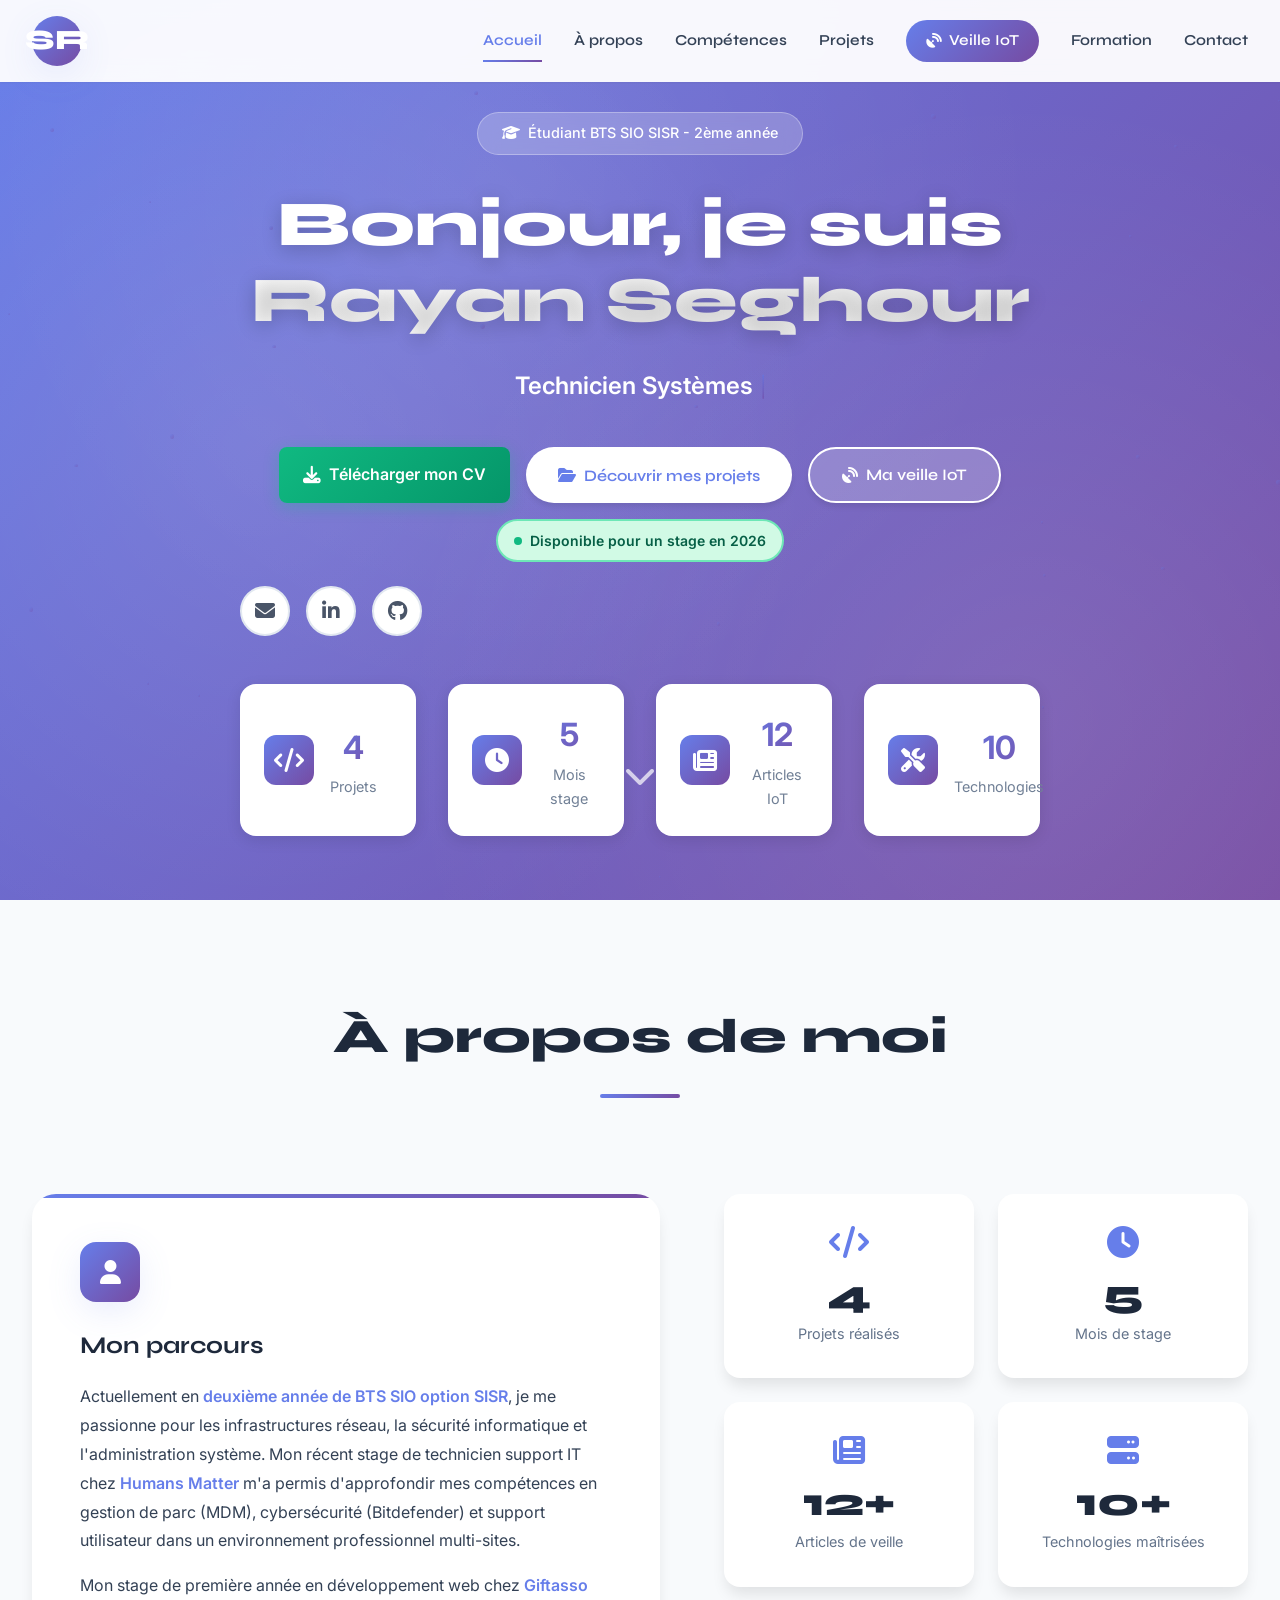
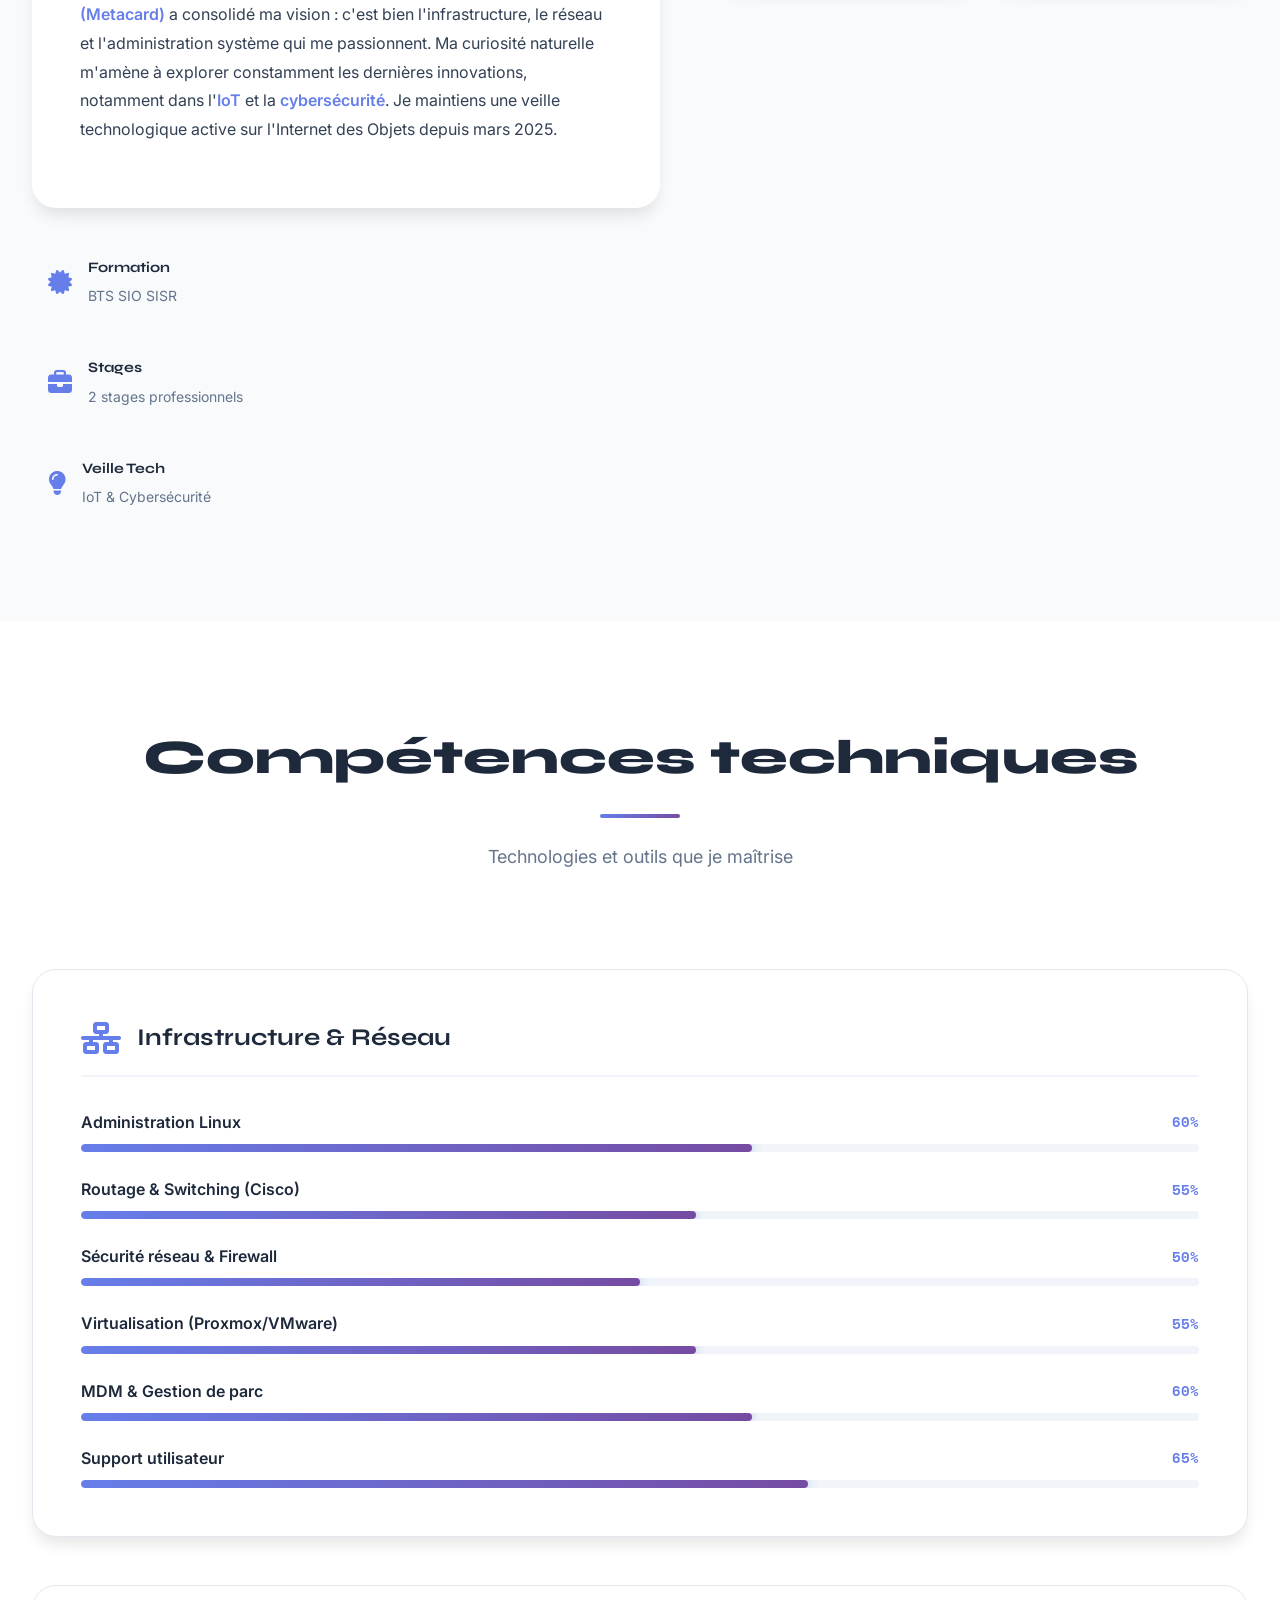
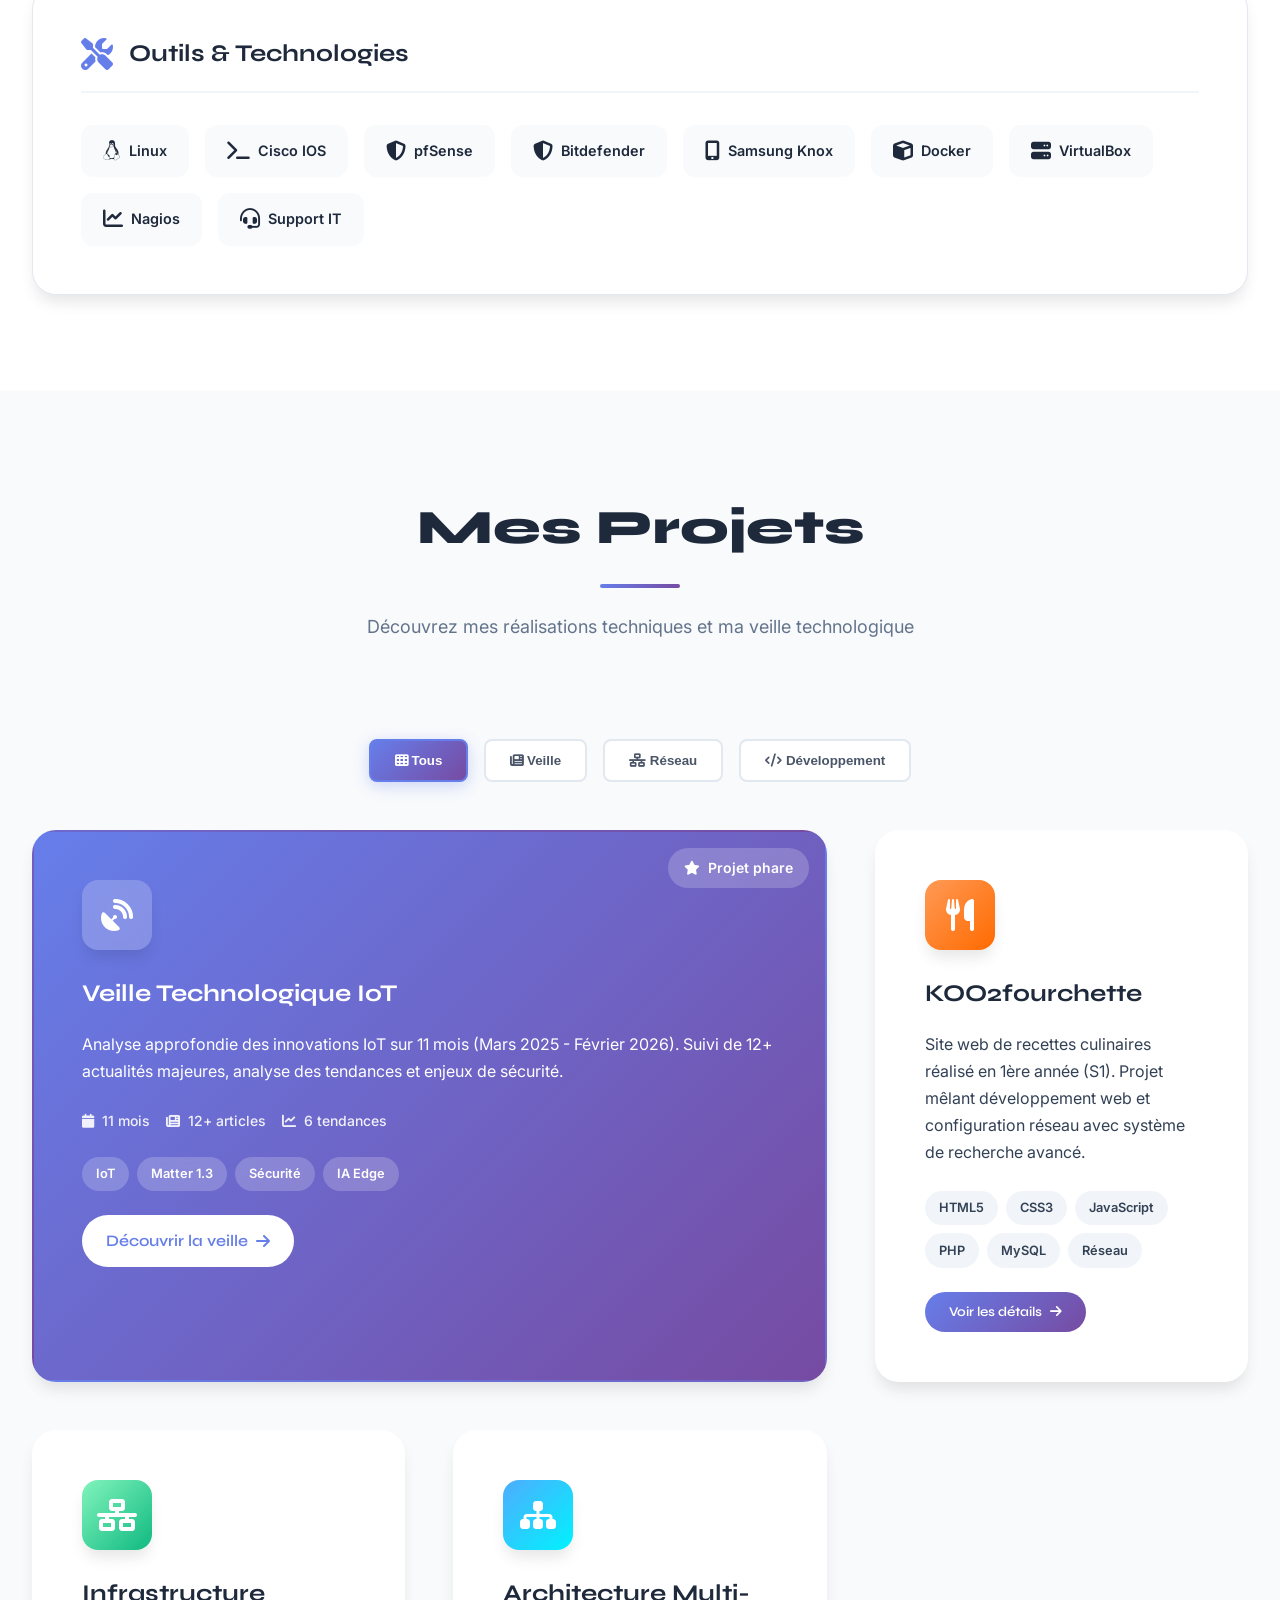
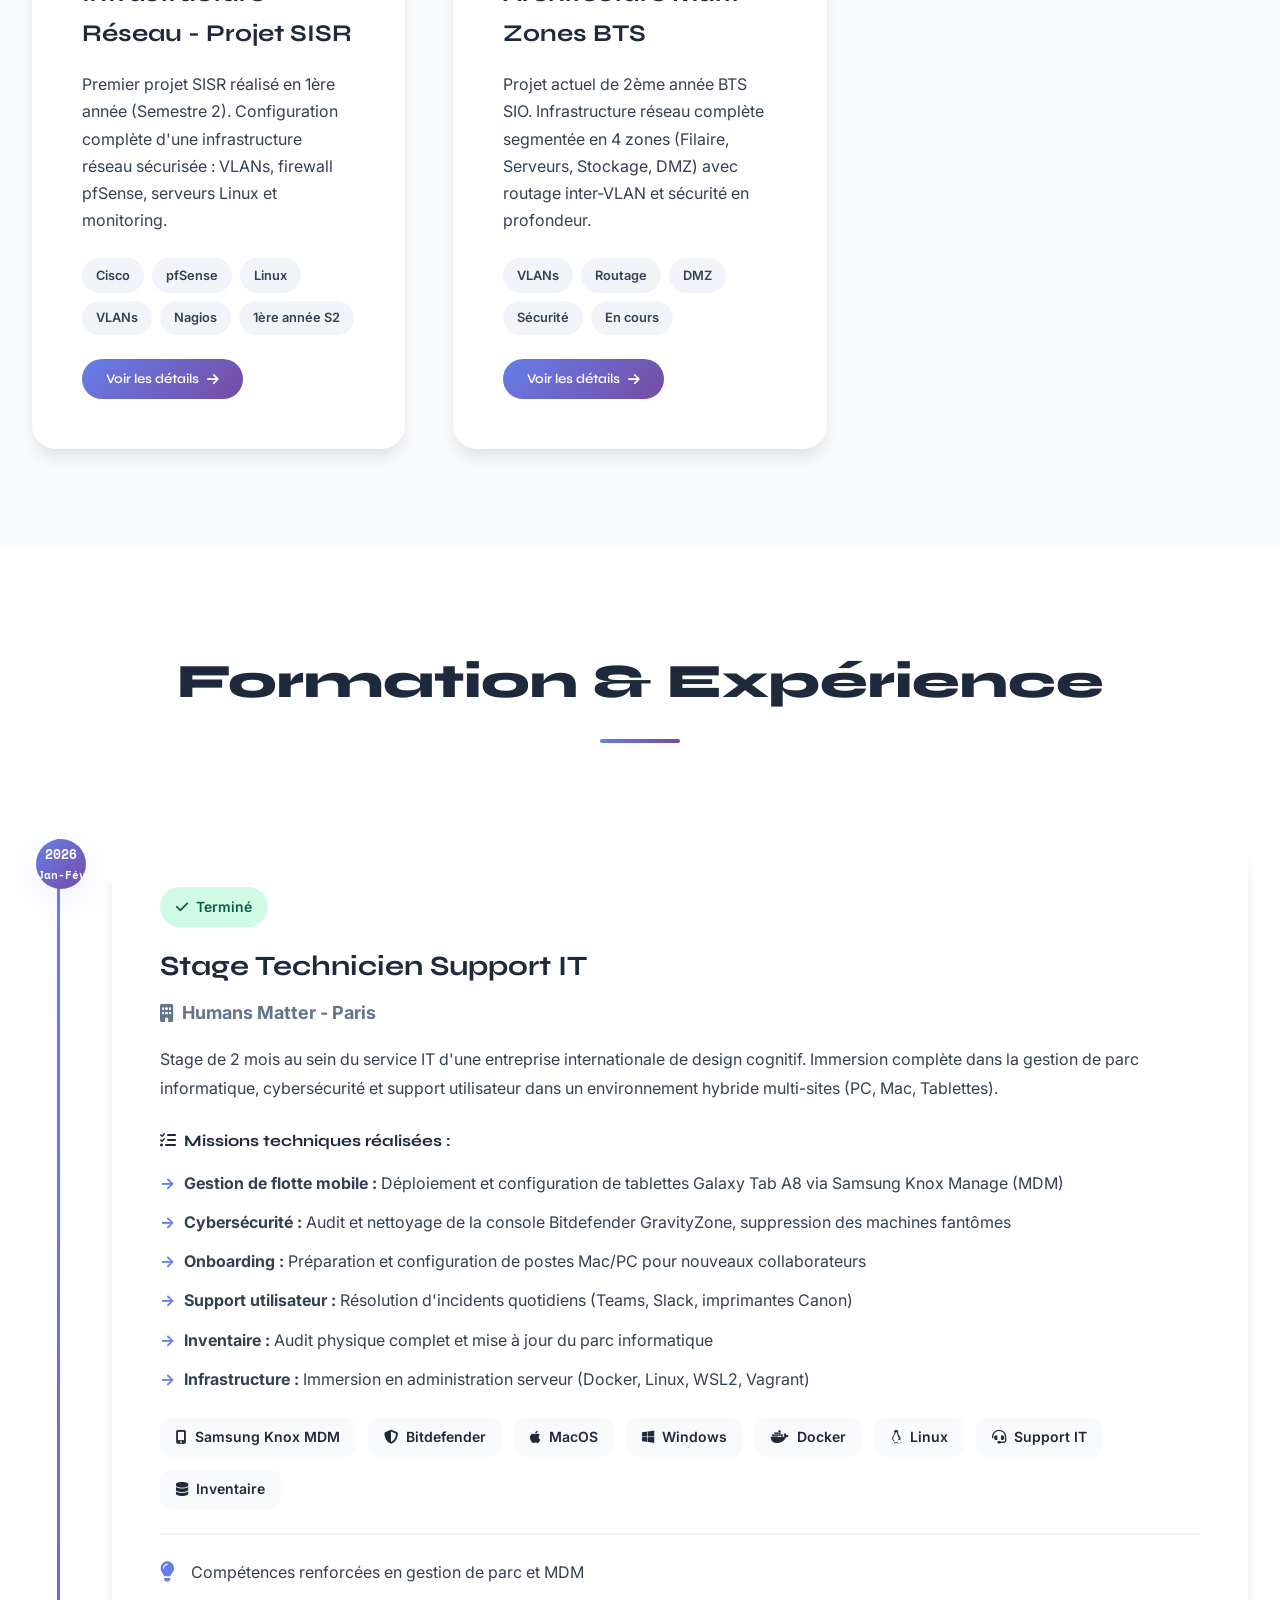
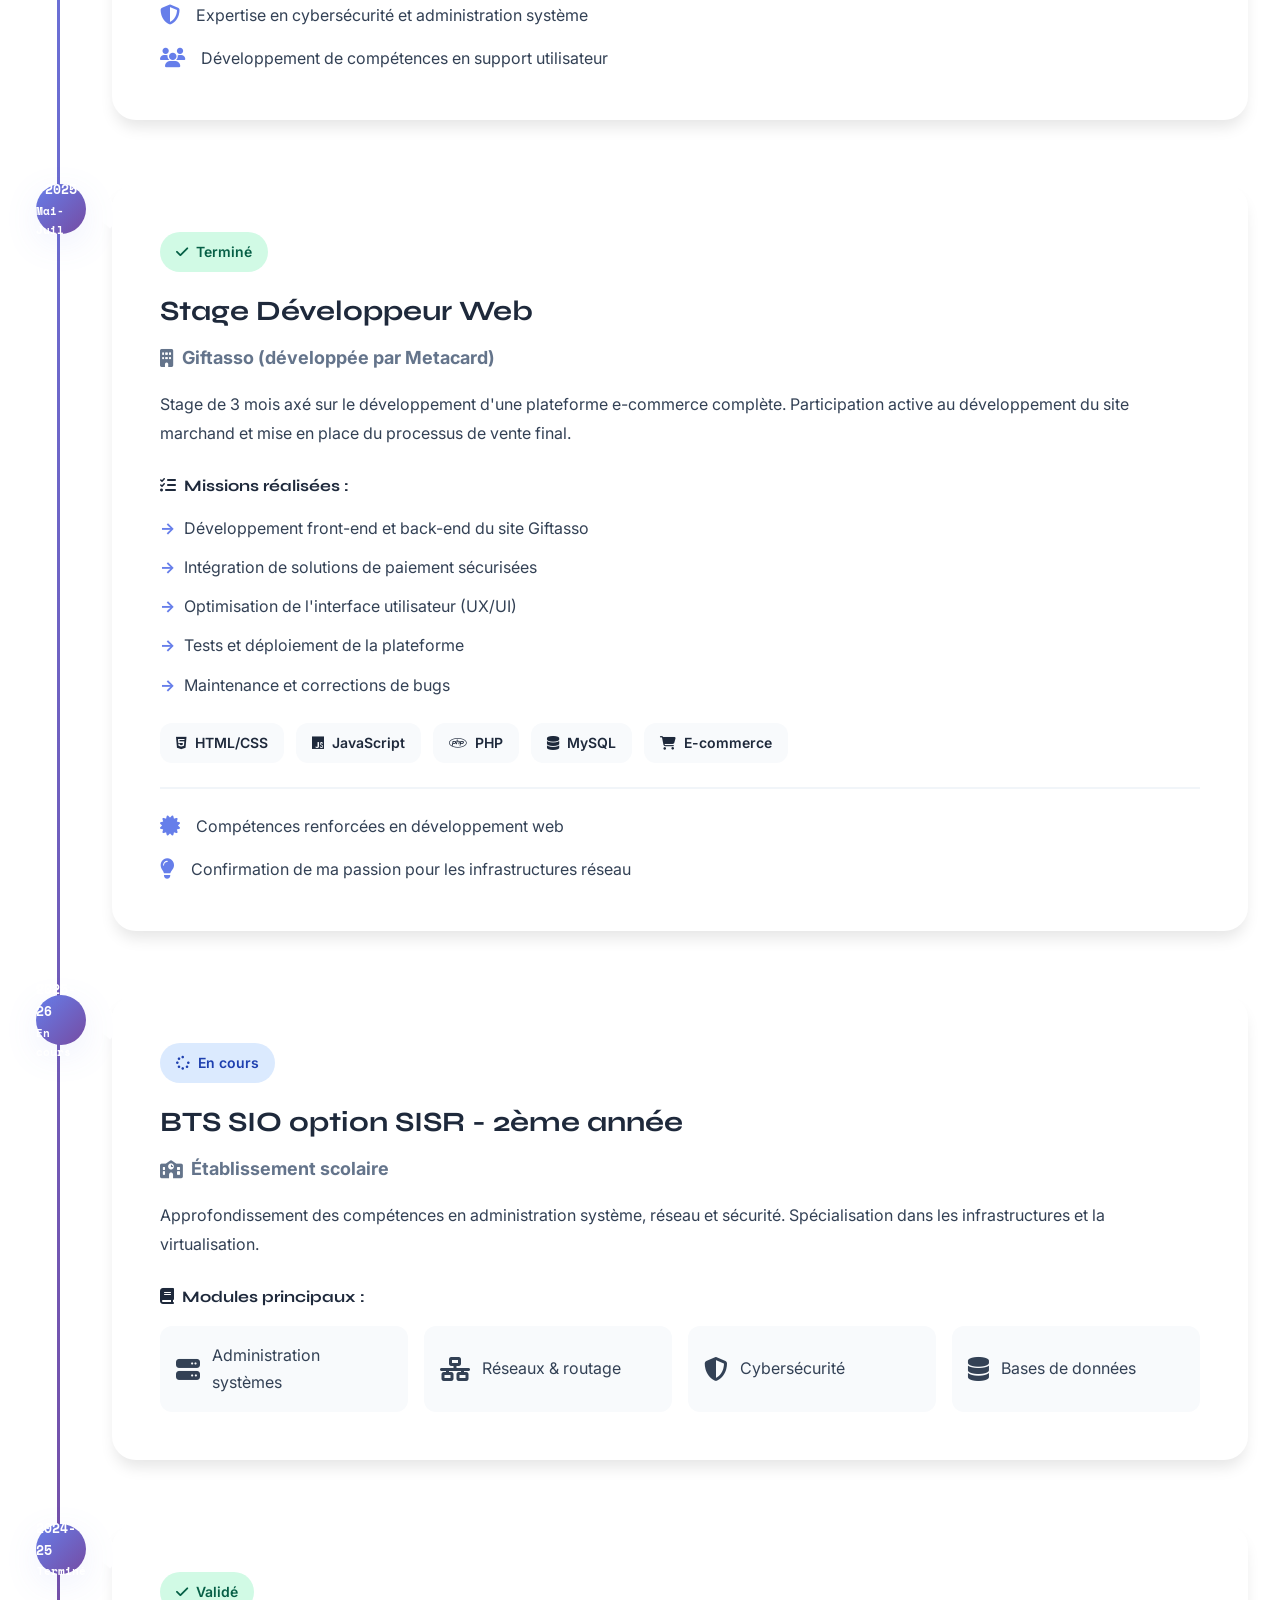
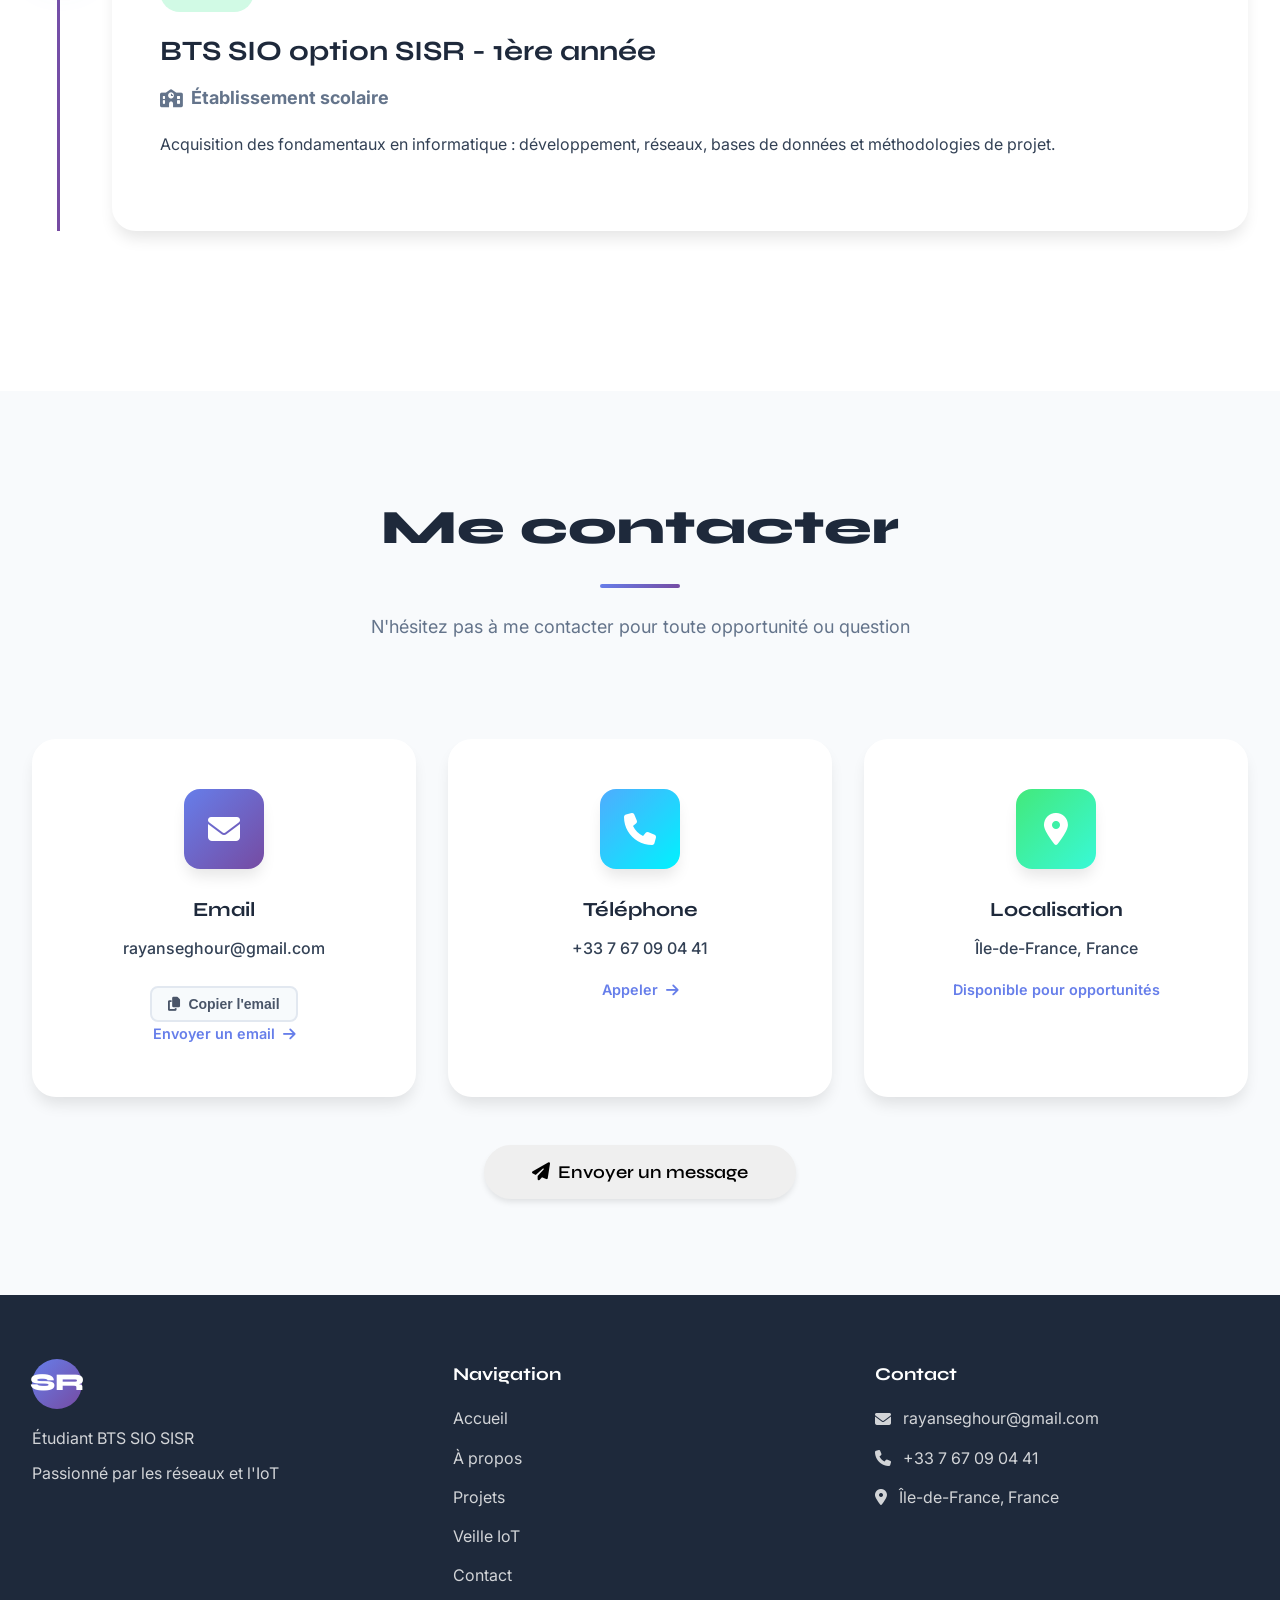
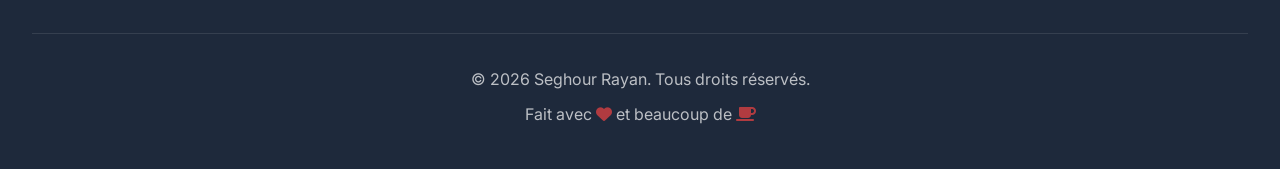
==== index.html @ d230d0fb "Add files via upload" ====
<!DOCTYPE html>
<html lang="fr">
<head>
    <meta charset="UTF-8">
    <meta name="viewport" content="width=device-width, initial-scale=1.0">
    <title>Portfolio - Seghour Rayan | BTS SIO SISR</title>
    <meta name="description" content="Portfolio de Seghour Rayan, étudiant en BTS SIO option SISR. Découvrez mes projets, ma veille technologique IoT et mes compétences en réseau et développement.">
    <link rel="stylesheet" href="styles.css">
    <link rel="stylesheet" href="styles-pro.css">
    <link rel="stylesheet" href="https://cdnjs.cloudflare.com/ajax/libs/font-awesome/6.5.1/css/all.min.css">
</head>
<body>
    <!-- Skip to content for accessibility -->
    <a href="#main-content" class="skip-to-content">Aller au contenu principal</a>

    <!-- Navigation -->
    <nav class="navbar" id="navbar">
        <!-- Barre de progression de scroll -->
        <div class="scroll-progress" id="scroll-progress"></div>
        
        <div class="nav-container">
            <div class="logo">SR</div>
            
            <div class="nav-menu" id="nav-menu">
                <a href="#home" class="nav-link active">Accueil</a>
                <a href="#about" class="nav-link">À propos</a>
                <a href="#competences" class="nav-link">Compétences</a>
                <a href="#projects" class="nav-link">Projets</a>
                <a href="veille-iot.html" class="nav-link nav-link-special">
                    <i class="fas fa-satellite-dish"></i> Veille IoT
                </a>
                <a href="#stages" class="nav-link">Formation</a>
                <a href="#contact" class="nav-link">Contact</a>
            </div>
            
            <div class="hamburger" id="hamburger">
                <span class="bar"></span>
                <span class="bar"></span>
                <span class="bar"></span>
            </div>
        </div>
    </nav>

    <!-- Hero Section -->
    <section id="home" class="hero">
        <div class="hero-particles" id="particles"></div>
        <div class="hero-content">
            <div class="hero-badge animate-fade-in">
                <i class="fas fa-graduation-cap"></i>
                Étudiant BTS SIO SISR - 2ème année
            </div>
            <h1 class="hero-title animate-slide-up">
                Bonjour, je suis <span class="gradient-text">Rayan Seghour</span>
            </h1>
            <p class="hero-subtitle animate-slide-up-delay">
                <span class="typewriter" id="typewriter"></span>
                <span class="cursor">|</span>
            </p>
            <div class="hero-buttons animate-fade-in-delay">
                <a href="#" id="download-cv-btn" class="download-cv-btn">
                    <i class="fas fa-download"></i>
                    Télécharger mon CV
                </a>
                <button class="btn btn-primary" onclick="scrollToSection('projects')">
                    <i class="fas fa-folder-open"></i>
                    Découvrir mes projets
                </button>
                <a href="veille-iot.html" class="btn btn-secondary">
                    <i class="fas fa-satellite-dish"></i>
                    Ma veille IoT
                </a>
            </div>
            
            <!-- Badge de disponibilité -->
            <div class="availability-badge">
                Disponible pour un stage en 2026
            </div>
            
            <!-- Liens sociaux -->
            <div class="social-links">
                <a href="mailto:rayanseghour@gmail.com" class="social-btn email" aria-label="Email" data-tooltip="rayanseghour@gmail.com">
                    <i class="fas fa-envelope"></i>
                </a>
                <a href="https://linkedin.com/in/rayan-seghour" target="_blank" rel="noopener" class="social-btn linkedin" aria-label="LinkedIn">
                    <i class="fab fa-linkedin-in"></i>
                </a>
                <a href="https://github.com/rayanseghour" target="_blank" rel="noopener" class="social-btn github" aria-label="GitHub">
                    <i class="fab fa-github"></i>
                </a>
            </div>
            
            <!-- Stats animés avec compteurs -->
            <div class="hero-stats">
                <div class="stat-item">
                    <div class="stat-icon">
                        <i class="fas fa-code"></i>
                    </div>
                    <div class="stat-info">
                        <h3 class="counter" data-target="4">0</h3>
                        <p>Projets</p>
                    </div>
                </div>
                <div class="stat-item">
                    <div class="stat-icon">
                        <i class="fas fa-clock"></i>
                    </div>
                    <div class="stat-info">
                        <h3 class="counter" data-target="5">0</h3>
                        <p>Mois stage</p>
                    </div>
                </div>
                <div class="stat-item">
                    <div class="stat-icon">
                        <i class="fas fa-newspaper"></i>
                    </div>
                    <div class="stat-info">
                        <h3 class="counter" data-target="12">0</h3>
                        <p>Articles IoT</p>
                    </div>
                </div>
                <div class="stat-item">
                    <div class="stat-icon">
                        <i class="fas fa-tools"></i>
                    </div>
                    <div class="stat-info">
                        <h3 class="counter" data-target="10">0</h3>
                        <p>Technologies</p>
                    </div>
                </div>
            </div>
            
            <div class="hero-scroll">
                <i class="fas fa-chevron-down"></i>
            </div>
        </div>
    </section>

    <!-- À propos Section -->
    <section id="about" class="about-section">
        <div class="container">
            <div class="section-header">
                <h2 class="section-title">À propos de moi</h2>
                <div class="section-divider"></div>
            </div>
            
            <div class="about-grid">
                <div class="about-text">
                    <div class="about-card">
                        <div class="card-icon">
                            <i class="fas fa-user"></i>
                        </div>
                        <h3>Mon parcours</h3>
                        <p>
                            Actuellement en <strong>deuxième année de BTS SIO option SISR</strong>, je me passionne pour 
                            les infrastructures réseau, la sécurité informatique et l'administration système. Mon récent stage 
                            de technicien support IT chez <strong>Humans Matter</strong> m'a permis d'approfondir mes compétences 
                            en gestion de parc (MDM), cybersécurité (Bitdefender) et support utilisateur dans un environnement 
                            professionnel multi-sites.
                        </p>
                        <p>
                            Mon stage de première année en développement web chez <strong>Giftasso (Metacard)</strong> a consolidé 
                            ma vision : c'est bien l'infrastructure, le réseau et l'administration système qui me passionnent. 
                            Ma curiosité naturelle m'amène à explorer constamment les dernières innovations, notamment dans 
                            l'<strong>IoT</strong> et la <strong>cybersécurité</strong>. Je maintiens une veille technologique 
                            active sur l'Internet des Objets depuis mars 2025.
                        </p>
                    </div>

                    <div class="about-highlights">
                        <div class="highlight-item">
                            <i class="fas fa-certificate"></i>
                            <div>
                                <h4>Formation</h4>
                                <p>BTS SIO SISR</p>
                            </div>
                        </div>
                        <div class="highlight-item">
                            <i class="fas fa-briefcase"></i>
                            <div>
                                <h4>Stages</h4>
                                <p>2 stages professionnels</p>
                            </div>
                        </div>
                        <div class="highlight-item">
                            <i class="fas fa-lightbulb"></i>
                            <div>
                                <h4>Veille Tech</h4>
                                <p>IoT & Cybersécurité</p>
                            </div>
                        </div>
                    </div>
                </div>

                <div class="about-visual">
                    <div class="stats-container">
                        <div class="stat-box">
                            <i class="fas fa-code"></i>
                            <h3 class="stat-number">4</h3>
                            <p>Projets réalisés</p>
                        </div>
                        <div class="stat-box">
                            <i class="fas fa-clock"></i>
                            <h3 class="stat-number">5</h3>
                            <p>Mois de stage</p>
                        </div>
                        <div class="stat-box">
                            <i class="fas fa-newspaper"></i>
                            <h3 class="stat-number">12+</h3>
                            <p>Articles de veille</p>
                        </div>
                        <div class="stat-box">
                            <i class="fas fa-server"></i>
                            <h3 class="stat-number">10+</h3>
                            <p>Technologies maîtrisées</p>
                        </div>
                    </div>
                </div>
            </div>
        </div>
    </section>

    <!-- Compétences Section -->
    <section id="competences" class="skills-section">
        <div class="container">
            <div class="section-header">
                <h2 class="section-title">Compétences techniques</h2>
                <div class="section-divider"></div>
                <p class="section-subtitle">Technologies et outils que je maîtrise</p>
            </div>

            <div class="skills-categories">
                <!-- Infrastructure & Réseau -->
                <div class="skill-category">
                    <div class="category-header">
                        <i class="fas fa-network-wired"></i>
                        <h3>Infrastructure & Réseau</h3>
                    </div>
                    <div class="skills-list">
                        <div class="skill-item">
                            <div class="skill-info">
                                <span class="skill-name">Administration Linux</span>
                                <span class="skill-percent">60%</span>
                            </div>
                            <div class="skill-bar">
                                <div class="skill-progress" data-width="60"></div>
                            </div>
                        </div>
                        <div class="skill-item">
                            <div class="skill-info">
                                <span class="skill-name">Routage & Switching (Cisco)</span>
                                <span class="skill-percent">55%</span>
                            </div>
                            <div class="skill-bar">
                                <div class="skill-progress" data-width="55"></div>
                            </div>
                        </div>
                        <div class="skill-item">
                            <div class="skill-info">
                                <span class="skill-name">Sécurité réseau & Firewall</span>
                                <span class="skill-percent">50%</span>
                            </div>
                            <div class="skill-bar">
                                <div class="skill-progress" data-width="50"></div>
                            </div>
                        </div>
                        <div class="skill-item">
                            <div class="skill-info">
                                <span class="skill-name">Virtualisation (Proxmox/VMware)</span>
                                <span class="skill-percent">55%</span>
                            </div>
                            <div class="skill-bar">
                                <div class="skill-progress" data-width="55"></div>
                            </div>
                        </div>
                        <div class="skill-item">
                            <div class="skill-info">
                                <span class="skill-name">MDM & Gestion de parc</span>
                                <span class="skill-percent">60%</span>
                            </div>
                            <div class="skill-bar">
                                <div class="skill-progress" data-width="60"></div>
                            </div>
                        </div>
                        <div class="skill-item">
                            <div class="skill-info">
                                <span class="skill-name">Support utilisateur</span>
                                <span class="skill-percent">65%</span>
                            </div>
                            <div class="skill-bar">
                                <div class="skill-progress" data-width="65"></div>
                            </div>
                        </div>
                    </div>
                </div>

                <!-- Outils & Technologies -->
                <div class="skill-category">
                    <div class="category-header">
                        <i class="fas fa-tools"></i>
                        <h3>Outils & Technologies</h3>
                    </div>
                    <div class="tech-badges">
                        <span class="tech-badge"><i class="fab fa-linux"></i> Linux</span>
                        <span class="tech-badge"><i class="fas fa-terminal"></i> Cisco IOS</span>
                        <span class="tech-badge"><i class="fas fa-shield-alt"></i> pfSense</span>
                        <span class="tech-badge"><i class="fas fa-shield-alt"></i> Bitdefender</span>
                        <span class="tech-badge"><i class="fas fa-mobile-alt"></i> Samsung Knox</span>
                        <span class="tech-badge"><i class="fas fa-cube"></i> Docker</span>
                        <span class="tech-badge"><i class="fas fa-server"></i> VirtualBox</span>
                        <span class="tech-badge"><i class="fas fa-chart-line"></i> Nagios</span>
                        <span class="tech-badge"><i class="fas fa-headset"></i> Support IT</span>
                    </div>
                </div>
            </div>
        </div>
    </section>

    <!-- Projets Section -->
    <section id="projects" class="projects-section">
        <div class="container">
            <div class="section-header">
                <h2 class="section-title">Mes Projets</h2>
                <div class="section-divider"></div>
                <p class="section-subtitle">Découvrez mes réalisations techniques et ma veille technologique</p>
            </div>

            <!-- Filtres de projets -->
            <div class="project-filters">
                <button class="filter-btn active" data-category="all">
                    <i class="fas fa-th"></i> Tous
                </button>
                <button class="filter-btn" data-category="veille">
                    <i class="fas fa-newspaper"></i> Veille
                </button>
                <button class="filter-btn" data-category="reseau">
                    <i class="fas fa-network-wired"></i> Réseau
                </button>
                <button class="filter-btn" data-category="dev">
                    <i class="fas fa-code"></i> Développement
                </button>
            </div>

            <div class="projects-grid">
                <!-- Veille IoT - Projet mis en avant -->
                <div class="project-card featured-project" data-category="veille" data-animate>
                    <div class="project-badge">
                        <i class="fas fa-star"></i> Projet phare
                    </div>
                    <div class="project-icon gradient-bg">
                        <i class="fas fa-satellite-dish"></i>
                    </div>
                    <h3 class="project-title">Veille Technologique IoT</h3>
                    <p class="project-description">
                        Analyse approfondie des innovations IoT sur 11 mois (Mars 2025 - Février 2026). 
                        Suivi de 12+ actualités majeures, analyse des tendances et enjeux de sécurité.
                    </p>
                    <div class="project-stats">
                        <span><i class="fas fa-calendar"></i> 11 mois</span>
                        <span><i class="fas fa-newspaper"></i> 12+ articles</span>
                        <span><i class="fas fa-chart-line"></i> 6 tendances</span>
                    </div>
                    <div class="project-tags">
                        <span class="tag">IoT</span>
                        <span class="tag">Matter 1.3</span>
                        <span class="tag">Sécurité</span>
                        <span class="tag">IA Edge</span>
                    </div>
                    <a href="veille-iot.html" class="project-link">
                        Découvrir la veille <i class="fas fa-arrow-right"></i>
                    </a>
                </div>

                <!-- Projet KOO2fourchette -->
                <div class="project-card" data-category="dev" data-animate>
                    <div class="project-icon orange-bg">
                        <i class="fas fa-utensils"></i>
                    </div>
                    <h3 class="project-title">KOO2fourchette</h3>
                    <p class="project-description">
                        Site web de recettes culinaires réalisé en 1ère année (S1). Projet mêlant 
                        développement web et configuration réseau avec système de recherche avancé.
                    </p>
                    <div class="project-tags">
                        <span class="tag">HTML5</span>
                        <span class="tag">CSS3</span>
                        <span class="tag">JavaScript</span>
                        <span class="tag">PHP</span>
                        <span class="tag">MySQL</span>
                        <span class="tag">Réseau</span>
                    </div>
                    <button class="project-link" onclick="openModal('kooModal')">
                        Voir les détails <i class="fas fa-arrow-right"></i>
                    </button>
                </div>

                <!-- Infrastructure Réseau - Projet 1ère année S2 -->
                <div class="project-card" data-category="reseau" data-animate>
                    <div class="project-icon green-bg">
                        <i class="fas fa-network-wired"></i>
                    </div>
                    <h3 class="project-title">Infrastructure Réseau - Projet SISR</h3>
                    <p class="project-description">
                        Premier projet SISR réalisé en 1ère année (Semestre 2). Configuration complète d'une 
                        infrastructure réseau sécurisée : VLANs, firewall pfSense, serveurs Linux et monitoring.
                    </p>
                    <div class="project-tags">
                        <span class="tag">Cisco</span>
                        <span class="tag">pfSense</span>
                        <span class="tag">Linux</span>
                        <span class="tag">VLANs</span>
                        <span class="tag">Nagios</span>
                        <span class="tag">1ère année S2</span>
                    </div>
                    <button class="project-link" onclick="openModal('infraModal')">
                        Voir les détails <i class="fas fa-arrow-right"></i>
                    </button>
                </div>

                <!-- Infrastructure BTS -->
                <div class="project-card" data-category="reseau" data-animate>
                    <div class="project-icon blue-bg">
                        <i class="fas fa-sitemap"></i>
                    </div>
                    <h3 class="project-title">Architecture Multi-Zones BTS</h3>
                    <p class="project-description">
                        Projet actuel de 2ème année BTS SIO. Infrastructure réseau complète segmentée en 4 zones 
                        (Filaire, Serveurs, Stockage, DMZ) avec routage inter-VLAN et sécurité en profondeur.
                    </p>
                    <div class="project-tags">
                        <span class="tag">VLANs</span>
                        <span class="tag">Routage</span>
                        <span class="tag">DMZ</span>
                        <span class="tag">Sécurité</span>
                        <span class="tag">En cours</span>
                    </div>
                    <button class="project-link" onclick="openModal('btsModal')">
                        Voir les détails <i class="fas fa-arrow-right"></i>
                    </button>
                </div>
            </div>
        </div>
    </section>

    <!-- Formation & Stage Section -->
    <section id="stages" class="stages-section">
        <div class="container">
            <div class="section-header">
                <h2 class="section-title">Formation & Expérience</h2>
                <div class="section-divider"></div>
            </div>

            <div class="timeline">
                <!-- Stage Humans Matter -->
                <div class="timeline-item">
                    <div class="timeline-date">
                        <div class="date-circle">
                            <span class="year">2026</span>
                            <span class="period">Jan-Fév</span>
                        </div>
                    </div>
                    <div class="timeline-content">
                        <div class="timeline-badge completed">
                            <i class="fas fa-check"></i> Terminé
                        </div>
                        <h3>Stage Technicien Support IT</h3>
                        <h4><i class="fas fa-building"></i> Humans Matter - Paris</h4>
                        <p>
                            Stage de 2 mois au sein du service IT d'une entreprise internationale de design cognitif. 
                            Immersion complète dans la gestion de parc informatique, cybersécurité et support utilisateur 
                            dans un environnement hybride multi-sites (PC, Mac, Tablettes).
                        </p>
                        
                        <div class="timeline-missions">
                            <h5><i class="fas fa-tasks"></i> Missions techniques réalisées :</h5>
                            <ul>
                                <li><strong>Gestion de flotte mobile :</strong> Déploiement et configuration de tablettes Galaxy Tab A8 via Samsung Knox Manage (MDM)</li>
                                <li><strong>Cybersécurité :</strong> Audit et nettoyage de la console Bitdefender GravityZone, suppression des machines fantômes</li>
                                <li><strong>Onboarding :</strong> Préparation et configuration de postes Mac/PC pour nouveaux collaborateurs</li>
                                <li><strong>Support utilisateur :</strong> Résolution d'incidents quotidiens (Teams, Slack, imprimantes Canon)</li>
                                <li><strong>Inventaire :</strong> Audit physique complet et mise à jour du parc informatique</li>
                                <li><strong>Infrastructure :</strong> Immersion en administration serveur (Docker, Linux, WSL2, Vagrant)</li>
                            </ul>
                        </div>

                        <div class="timeline-skills">
                            <span class="skill-badge"><i class="fas fa-mobile-alt"></i> Samsung Knox MDM</span>
                            <span class="skill-badge"><i class="fas fa-shield-alt"></i> Bitdefender</span>
                            <span class="skill-badge"><i class="fab fa-apple"></i> MacOS</span>
                            <span class="skill-badge"><i class="fab fa-windows"></i> Windows</span>
                            <span class="skill-badge"><i class="fab fa-docker"></i> Docker</span>
                            <span class="skill-badge"><i class="fab fa-linux"></i> Linux</span>
                            <span class="skill-badge"><i class="fas fa-headset"></i> Support IT</span>
                            <span class="skill-badge"><i class="fas fa-database"></i> Inventaire</span>
                        </div>

                        <div class="timeline-impact">
                            <div class="impact-item">
                                <i class="fas fa-lightbulb"></i>
                                <span>Compétences renforcées en gestion de parc et MDM</span>
                            </div>
                            <div class="impact-item">
                                <i class="fas fa-shield-alt"></i>
                                <span>Expertise en cybersécurité et administration système</span>
                            </div>
                            <div class="impact-item">
                                <i class="fas fa-users"></i>
                                <span>Développement de compétences en support utilisateur</span>
                            </div>
                        </div>
                    </div>
                </div>

                <!-- Stage Giftasso -->
                <div class="timeline-item">
                    <div class="timeline-date">
                        <div class="date-circle">
                            <span class="year">2025</span>
                            <span class="period">Mai-Juil</span>
                        </div>
                    </div>
                    <div class="timeline-content">
                        <div class="timeline-badge completed">
                            <i class="fas fa-check"></i> Terminé
                        </div>
                        <h3>Stage Développeur Web</h3>
                        <h4><i class="fas fa-building"></i> Giftasso (développée par Metacard)</h4>
                        <p>
                            Stage de 3 mois axé sur le développement d'une plateforme e-commerce complète. 
                            Participation active au développement du site marchand et mise en place du processus 
                            de vente final.
                        </p>
                        
                        <div class="timeline-missions">
                            <h5><i class="fas fa-tasks"></i> Missions réalisées :</h5>
                            <ul>
                                <li>Développement front-end et back-end du site Giftasso</li>
                                <li>Intégration de solutions de paiement sécurisées</li>
                                <li>Optimisation de l'interface utilisateur (UX/UI)</li>
                                <li>Tests et déploiement de la plateforme</li>
                                <li>Maintenance et corrections de bugs</li>
                            </ul>
                        </div>

                        <div class="timeline-skills">
                            <span class="skill-badge"><i class="fab fa-html5"></i> HTML/CSS</span>
                            <span class="skill-badge"><i class="fab fa-js"></i> JavaScript</span>
                            <span class="skill-badge"><i class="fab fa-php"></i> PHP</span>
                            <span class="skill-badge"><i class="fas fa-database"></i> MySQL</span>
                            <span class="skill-badge"><i class="fas fa-shopping-cart"></i> E-commerce</span>
                        </div>

                        <div class="timeline-impact">
                            <div class="impact-item">
                                <i class="fas fa-certificate"></i>
                                <span>Compétences renforcées en développement web</span>
                            </div>
                            <div class="impact-item">
                                <i class="fas fa-lightbulb"></i>
                                <span>Confirmation de ma passion pour les infrastructures réseau</span>
                            </div>
                        </div>
                    </div>
                </div>

                <!-- BTS SIO - 2ème année -->
                <div class="timeline-item">
                    <div class="timeline-date">
                        <div class="date-circle">
                            <span class="year">2025-26</span>
                            <span class="period">En cours</span>
                        </div>
                    </div>
                    <div class="timeline-content">
                        <div class="timeline-badge ongoing">
                            <i class="fas fa-spinner"></i> En cours
                        </div>
                        <h3>BTS SIO option SISR - 2ème année</h3>
                        <h4><i class="fas fa-school"></i> Établissement scolaire</h4>
                        <p>
                            Approfondissement des compétences en administration système, réseau et sécurité. 
                            Spécialisation dans les infrastructures et la virtualisation.
                        </p>
                        
                        <div class="timeline-modules">
                            <h5><i class="fas fa-book"></i> Modules principaux :</h5>
                            <div class="modules-grid">
                                <div class="module-item">
                                    <i class="fas fa-server"></i>
                                    <span>Administration systèmes</span>
                                </div>
                                <div class="module-item">
                                    <i class="fas fa-network-wired"></i>
                                    <span>Réseaux & routage</span>
                                </div>
                                <div class="module-item">
                                    <i class="fas fa-shield-alt"></i>
                                    <span>Cybersécurité</span>
                                </div>
                                <div class="module-item">
                                    <i class="fas fa-database"></i>
                                    <span>Bases de données</span>
                                </div>
                            </div>
                        </div>
                    </div>
                </div>

                <!-- BTS SIO - 1ère année -->
                <div class="timeline-item">
                    <div class="timeline-date">
                        <div class="date-circle">
                            <span class="year">2024-25</span>
                            <span class="period">Terminé</span>
                        </div>
                    </div>
                    <div class="timeline-content">
                        <div class="timeline-badge completed">
                            <i class="fas fa-check"></i> Validé
                        </div>
                        <h3>BTS SIO option SISR - 1ère année</h3>
                        <h4><i class="fas fa-school"></i> Établissement scolaire</h4>
                        <p>
                            Acquisition des fondamentaux en informatique : développement, réseaux, 
                            bases de données et méthodologies de projet.
                        </p>
                    </div>
                </div>
            </div>
        </div>
    </section>

    <!-- Contact Section -->
    <section id="contact" class="contact-section">
        <div class="container">
            <div class="section-header">
                <h2 class="section-title">Me contacter</h2>
                <div class="section-divider"></div>
                <p class="section-subtitle">N'hésitez pas à me contacter pour toute opportunité ou question</p>
            </div>

            <div class="contact-grid">
                <div class="contact-card" onclick="window.open('mailto:rayanseghour@gmail.com')">
                    <div class="contact-icon email-icon">
                        <i class="fas fa-envelope"></i>
                    </div>
                    <h3>Email</h3>
                    <p>rayanseghour@gmail.com</p>
                    <button class="copy-email-btn" data-copy="rayanseghour@gmail.com" onclick="event.stopPropagation()">
                        <i class="fas fa-copy"></i> Copier l'email
                    </button>
                    <span class="contact-action">Envoyer un email <i class="fas fa-arrow-right"></i></span>
                </div>

                <div class="contact-card" onclick="window.open('tel:+33767090441')">
                    <div class="contact-icon phone-icon">
                        <i class="fas fa-phone"></i>
                    </div>
                    <h3>Téléphone</h3>
                    <p>+33 7 67 09 04 41</p>
                    <span class="contact-action">Appeler <i class="fas fa-arrow-right"></i></span>
                </div>

                <div class="contact-card">
                    <div class="contact-icon location-icon">
                        <i class="fas fa-map-marker-alt"></i>
                    </div>
                    <h3>Localisation</h3>
                    <p>Île-de-France, France</p>
                    <span class="contact-action">Disponible pour opportunités</span>
                </div>
            </div>

            <div class="contact-cta">
                <button class="btn btn-large" onclick="window.open('mailto:rayanseghour@gmail.com')">
                    <i class="fas fa-paper-plane"></i>
                    Envoyer un message
                </button>
            </div>
        </div>
    </section>

    <!-- Footer -->
    <footer class="footer">
        <div class="container">
            <div class="footer-content">
                <div class="footer-left">
                    <div class="footer-logo">SR</div>
                    <p>Étudiant BTS SIO SISR</p>
                    <p>Passionné par les réseaux et l'IoT</p>
                </div>
                <div class="footer-links">
                    <h4>Navigation</h4>
                    <a href="#home">Accueil</a>
                    <a href="#about">À propos</a>
                    <a href="#projects">Projets</a>
                    <a href="veille-iot.html">Veille IoT</a>
                    <a href="#contact">Contact</a>
                </div>
                <div class="footer-info">
                    <h4>Contact</h4>
                    <p><i class="fas fa-envelope"></i> rayanseghour@gmail.com</p>
                    <p><i class="fas fa-phone"></i> +33 7 67 09 04 41</p>
                    <p><i class="fas fa-map-marker-alt"></i> Île-de-France, France</p>
                </div>
            </div>
            <div class="footer-bottom">
                <p>&copy; 2026 Seghour Rayan. Tous droits réservés.</p>
                <p>Fait avec <i class="fas fa-heart"></i> et beaucoup de <i class="fas fa-coffee"></i></p>
            </div>
        </div>
    </footer>

    <!-- Modals -->
    <!-- Modal KOO2fourchette -->
    <div id="kooModal" class="modal">
        <div class="modal-content">
            <span class="modal-close" onclick="closeModal('kooModal')">&times;</span>
            <div class="modal-header">
                <i class="fas fa-utensils"></i>
                <h2>KOO2fourchette</h2>
            </div>
            <div class="modal-body">
                <div class="modal-image-container">
                    <img src="Image_koo.png" alt="Projet KOO2fourchette" style="width: 100%; border-radius: 1rem; margin-bottom: 2rem; box-shadow: 0 10px 30px rgba(0,0,0,0.2);">
                </div>
                <p>
                    Site web de recettes culinaires développé en <strong>1ère année BTS SIO</strong> (Semestre 1). 
                    Ce projet mêlait développement web et configuration réseau avec une architecture complète client-serveur.
                </p>
                
                <h3><i class="fas fa-bullseye"></i> Objectifs du projet</h3>
                <ul>
                    <li>Créer une plateforme de partage de recettes intuitive</li>
                    <li>Développer un système de recherche avancé</li>
                    <li>Implémenter une gestion de base de données performante</li>
                    <li>Concevoir une interface responsive et attractive</li>
                </ul>

                <h3><i class="fas fa-cogs"></i> Fonctionnalités</h3>
                <ul>
                    <li>Recherche de recettes par nom, ingrédients ou catégorie</li>
                    <li>Affichage détaillé des recettes avec images</li>
                    <li>Système de filtrage avancé</li>
                    <li>Design responsive pour tous les appareils</li>
                </ul>

                <h3><i class="fas fa-code"></i> Technologies utilisées</h3>
                <div class="modal-tags">
                    <span class="tag">HTML5</span>
                    <span class="tag">CSS3</span>
                    <span class="tag">JavaScript</span>
                    <span class="tag">PHP</span>
                    <span class="tag">MySQL</span>
                </div>
            </div>
        </div>
    </div>

    <!-- Modal Infrastructure Réseau - Projet 1ère année S2 -->
    <div id="infraModal" class="modal">
        <div class="modal-content">
            <span class="modal-close" onclick="closeModal('infraModal')">&times;</span>
            <div class="modal-header">
                <i class="fas fa-network-wired"></i>
                <h2>Infrastructure Réseau - Projet SISR</h2>
            </div>
            <div class="modal-body">
                <p>
                    Conception et déploiement d'une infrastructure réseau sécurisée pour une PME de 50 employés. 
                    <strong>Premier projet SISR</strong> réalisé en <strong>1ère année BTS SIO (Semestre 2)</strong>.
                </p>
                
                <h3><i class="fas fa-bullseye"></i> Objectifs du projet</h3>
                <ul>
                    <li>Segmentation réseau avec VLANs pour chaque département</li>
                    <li>Mise en place d'un firewall pfSense pour la sécurité</li>
                    <li>Configuration de serveurs Linux (DNS, DHCP, Web, Mail)</li>
                    <li>Monitoring avec Nagios pour la supervision</li>
                    <li>Mise en place de sauvegardes automatisées</li>
                </ul>

                <h3><i class="fas fa-network-wired"></i> Architecture</h3>
                <ul>
                    <li>VLAN 10 : Administration (10.0.10.0/24)</li>
                    <li>VLAN 20 : Production (10.0.20.0/24)</li>
                    <li>VLAN 30 : DMZ (10.0.30.0/24)</li>
                    <li>Routage inter-VLAN avec ACL</li>
                    <li>Firewall pfSense avec règles strictes</li>
                </ul>

                <h3><i class="fas fa-check-circle"></i> Résultats</h3>
                <ul>
                    <li>Infrastructure opérationnelle avec segmentation réseau</li>
                    <li>Sécurité renforcée avec firewall centralisé</li>
                    <li>Monitoring en temps réel de tous les services</li>
                    <li>Documentation technique complète</li>
                </ul>

                <h3><i class="fas fa-tools"></i> Technologies utilisées</h3>
                <div class="modal-tags">
                    <span class="tag">Cisco IOS</span>
                    <span class="tag">pfSense</span>
                    <span class="tag">Linux Ubuntu Server</span>
                    <span class="tag">Nagios</span>
                    <span class="tag">VMware</span>
                    <span class="tag">VLANs</span>
                </div>
            </div>
        </div>
    </div>

    <!-- Modal BTS Infrastructure -->
    <div id="btsModal" class="modal">
        <div class="modal-content">
            <span class="modal-close" onclick="closeModal('btsModal')">&times;</span>
            <div class="modal-header">
                <i class="fas fa-sitemap"></i>
                <h2>Architecture Multi-Zones - BTS</h2>
            </div>
            <div class="modal-body">
                <div class="modal-image-container">
                    <img src="image.png" alt="Schéma Infrastructure Multi-Zones" style="width: 100%; border-radius: 1rem; margin-bottom: 2rem; box-shadow: 0 10px 30px rgba(0,0,0,0.2);">
                </div>
                <p>
                    Infrastructure réseau complète avec segmentation en 4 zones colorées pour sécurité optimale. 
                    <strong>Projet actuel de 2ème année BTS SIO</strong> (année complète 2025-2026).
                </p>
                
                <h3><i class="fas fa-layer-group"></i> Architecture en 4 zones</h3>
                
                <div class="zone-description">
                    <h4 style="color: #00bcd4;"><i class="fas fa-desktop"></i> Zone Cyan - Réseau Filaire</h4>
                    <ul>
                        <li>Postes clients (PC, Laptop) avec accès filaire</li>
                        <li>Téléphones IP</li>
                        <li>Commutateurs Cisco avec VLANs</li>
                        <li>Plage IP : 172.16.X.X/24</li>
                    </ul>
                </div>

                <div class="zone-description">
                    <h4 style="color: #ff9800;"><i class="fas fa-server"></i> Zone Orange - Serveurs d'Application</h4>
                    <ul>
                        <li>Serveur Asterisk (PABX IP)</li>
                        <li>Serveur DHCP</li>
                        <li>Active Directory</li>
                        <li>Supervision des services</li>
                        <li>Plage IP : 172.16.2.224/27</li>
                    </ul>
                </div>

                <div class="zone-description">
                    <h4 style="color: #ffc107;"><i class="fas fa-database"></i> Zone Jaune - Stockage & BDD</h4>
                    <ul>
                        <li>Serveurs Web (WordPress)</li>
                        <li>Systèmes de stockage (SAN/NAS)</li>
                        <li>Serveurs de backup</li>
                        <li>Plage IP : 192.168.1.0/28</li>
                    </ul>
                </div>

                <div class="zone-description">
                    <h4 style="color: #4caf50;"><i class="fas fa-shield-alt"></i> Zone Verte - DMZ</h4>
                    <ul>
                        <li>Serveur FTP public</li>
                        <li>Services exposés à Internet</li>
                        <li>Isolation maximale</li>
                        <li>Plage IP : 192.168.0.0/29</li>
                    </ul>
                </div>

                <h3><i class="fas fa-shield-alt"></i> Sécurité & Résilience</h3>
                <ul>
                    <li><strong>Segmentation réseau :</strong> VLANs et pare-feu entre zones</li>
                    <li><strong>Chiffrement :</strong> Protocoles sécurisés (SSH, HTTPS)</li>
                    <li><strong>Redondance :</strong> Hyperviseur pour haute disponibilité</li>
                    <li><strong>Supervision :</strong> Monitoring continu des services</li>
                </ul>

                <h3><i class="fas fa-tools"></i> Technologies</h3>
                <div class="modal-tags">
                    <span class="tag">Cisco IOS</span>
                    <span class="tag">VLAN 802.1Q</span>
                    <span class="tag">Linux Ubuntu</span>
                    <span class="tag">Asterisk</span>
                    <span class="tag">WordPress</span>
                    <span class="tag">MySQL</span>
                    <span class="tag">FTP/SFTP</span>
                </div>
            </div>
        </div>
    </div>

    <!-- Bouton Retour en haut -->
    <button class="back-to-top" id="back-to-top" aria-label="Retour en haut">
        <i class="fas fa-arrow-up"></i>
    </button>

    <script src="script-pro.js"></script>
</body>
</html>
---- styles.css ----
/* ===============================================
   PORTFOLIO BTS SIO - SEGHOUR RAYAN
   Design moderne et professionnel
   =============================================== */

/* Import fonts distinctives */
@import url('https://fonts.googleapis.com/css2?family=Space+Mono:wght@400;700&family=Syne:wght@400;600;700;800&family=Inter:wght@300;400;500;600;700&display=swap');

/* === VARIABLES CSS === */
:root {
  /* Couleurs principales */
  --primary-gradient: linear-gradient(135deg, #667eea 0%, #764ba2 100%);
  --secondary-gradient: linear-gradient(135deg, #f093fb 0%, #f5576c 100%);
  --accent-gradient: linear-gradient(135deg, #4facfe 0%, #00f2fe 100%);
  
  --color-primary: #667eea;
  --color-secondary: #764ba2;
  --color-accent: #00f2fe;
  --color-success: #10b981;
  --color-warning: #f59e0b;
  --color-danger: #ef4444;
  --color-info: #3b82f6;
  
  /* Couleurs neutres */
  --color-dark: #1e293b;
  --color-text: #334155;
  --color-text-light: #64748b;
  --color-bg: #ffffff;
  --color-bg-secondary: #f8fafc;
  --color-bg-tertiary: #f1f5f9;
  --color-border: #e2e8f0;
  
  /* Typographie */
  --font-heading: 'Syne', sans-serif;
  --font-body: 'Inter', sans-serif;
  --font-mono: 'Space Mono', monospace;
  
  /* Espacements */
  --spacing-xs: 0.5rem;
  --spacing-sm: 1rem;
  --spacing-md: 1.5rem;
  --spacing-lg: 2rem;
  --spacing-xl: 3rem;
  --spacing-2xl: 4rem;
  --spacing-3xl: 6rem;
  
  /* Effets */
  --shadow-sm: 0 1px 2px 0 rgba(0, 0, 0, 0.05);
  --shadow-md: 0 4px 6px -1px rgba(0, 0, 0, 0.1);
  --shadow-lg: 0 10px 15px -3px rgba(0, 0, 0, 0.1);
  --shadow-xl: 0 20px 25px -5px rgba(0, 0, 0, 0.1);
  --shadow-2xl: 0 25px 50px -12px rgba(0, 0, 0, 0.25);
  
  --shadow-colored: 0 10px 40px -10px rgba(102, 126, 234, 0.3);
  
  /* Animations */
  --transition-fast: 150ms cubic-bezier(0.4, 0, 0.2, 1);
  --transition-base: 300ms cubic-bezier(0.4, 0, 0.2, 1);
  --transition-slow: 500ms cubic-bezier(0.4, 0, 0.2, 1);
  
  /* Rayons */
  --radius-sm: 0.375rem;
  --radius-md: 0.5rem;
  --radius-lg: 0.75rem;
  --radius-xl: 1rem;
  --radius-2xl: 1.5rem;
  --radius-full: 9999px;
}

/* === RESET & BASE === */
*, *::before, *::after {
  margin: 0;
  padding: 0;
  box-sizing: border-box;
}

html {
  scroll-behavior: smooth;
  font-size: 16px;
}

body {
  font-family: var(--font-body);
  line-height: 1.7;
  color: var(--color-text);
  background-color: var(--color-bg);
  overflow-x: hidden;
}

/* Selection */
::selection {
  background-color: var(--color-primary);
  color: white;
}

/* Scrollbar */
::-webkit-scrollbar {
  width: 10px;
}

::-webkit-scrollbar-track {
  background: var(--color-bg-secondary);
}

::-webkit-scrollbar-thumb {
  background: var(--color-primary);
  border-radius: var(--radius-full);
}

::-webkit-scrollbar-thumb:hover {
  background: var(--color-secondary);
}

/* === NAVIGATION === */
.navbar {
  position: fixed;
  top: 0;
  left: 0;
  right: 0;
  z-index: 1000;
  background: rgba(255, 255, 255, 0.95);
  backdrop-filter: blur(10px);
  box-shadow: var(--shadow-sm);
  transition: all var(--transition-base);
}

.navbar.scrolled {
  box-shadow: var(--shadow-lg);
}

.nav-container {
  max-width: 1280px;
  margin: 0 auto;
  padding: 1rem 2rem;
  display: flex;
  justify-content: space-between;
  align-items: center;
}

.logo {
  font-family: var(--font-heading);
  font-size: 1.75rem;
  font-weight: 800;
  width: 50px;
  height: 50px;
  border-radius: var(--radius-full);
  background: var(--primary-gradient);
  color: white;
  display: flex;
  align-items: center;
  justify-content: center;
  box-shadow: var(--shadow-colored);
  transition: transform var(--transition-base);
}

.logo:hover {
  transform: rotate(360deg) scale(1.1);
}

.nav-menu {
  display: flex;
  gap: 2rem;
  align-items: center;
}

.nav-link {
  font-family: var(--font-heading);
  font-size: 0.95rem;
  font-weight: 600;
  color: var(--color-text);
  text-decoration: none;
  position: relative;
  padding: 0.5rem 0;
  transition: color var(--transition-base);
}

.nav-link::after {
  content: '';
  position: absolute;
  bottom: 0;
  left: 0;
  width: 0;
  height: 2px;
  background: var(--primary-gradient);
  transition: width var(--transition-base);
}

.nav-link:hover,
.nav-link.active {
  color: var(--color-primary);
}

.nav-link:hover::after,
.nav-link.active::after {
  width: 100%;
}

.nav-link-special {
  background: var(--primary-gradient);
  color: white !important;
  padding: 0.5rem 1.25rem !important;
  border-radius: var(--radius-full);
  display: flex;
  align-items: center;
  gap: 0.5rem;
}

.nav-link-special::after {
  display: none;
}

.nav-link-special:hover {
  transform: translateY(-2px);
  box-shadow: var(--shadow-colored);
}

/* Hamburger menu */
.hamburger {
  display: none;
  flex-direction: column;
  gap: 5px;
  cursor: pointer;
  padding: 0.5rem;
}

.hamburger .bar {
  width: 25px;
  height: 3px;
  background: var(--color-dark);
  border-radius: var(--radius-full);
  transition: all var(--transition-base);
}

.hamburger.active .bar:nth-child(1) {
  transform: rotate(45deg) translate(8px, 8px);
}

.hamburger.active .bar:nth-child(2) {
  opacity: 0;
}

.hamburger.active .bar:nth-child(3) {
  transform: rotate(-45deg) translate(7px, -7px);
}

/* === HERO SECTION === */
.hero {
  min-height: 100vh;
  display: flex;
  align-items: center;
  justify-content: center;
  position: relative;
  background: linear-gradient(135deg, #667eea 0%, #764ba2 100%);
  overflow: hidden;
  padding: 6rem 2rem 3rem;
}

.hero-particles {
  position: absolute;
  inset: 0;
  background-image: 
    radial-gradient(circle at 20% 50%, rgba(255,255,255,0.1) 0%, transparent 50%),
    radial-gradient(circle at 80% 80%, rgba(255,255,255,0.1) 0%, transparent 50%),
    radial-gradient(circle at 40% 20%, rgba(255,255,255,0.08) 0%, transparent 50%);
  animation: float 20s ease-in-out infinite;
}

@keyframes float {
  0%, 100% { transform: translate(0, 0); }
  33% { transform: translate(30px, -30px); }
  66% { transform: translate(-20px, 20px); }
}

.hero-content {
  max-width: 800px;
  text-align: center;
  position: relative;
  z-index: 1;
  color: white;
}

.hero-badge {
  display: inline-flex;
  align-items: center;
  gap: 0.5rem;
  background: rgba(255, 255, 255, 0.2);
  backdrop-filter: blur(10px);
  padding: 0.5rem 1.5rem;
  border-radius: var(--radius-full);
  font-size: 0.9rem;
  font-weight: 500;
  margin-bottom: 2rem;
  border: 1px solid rgba(255, 255, 255, 0.3);
}

.hero-title {
  font-family: var(--font-heading);
  font-size: clamp(2.5rem, 5vw, 4rem);
  font-weight: 800;
  line-height: 1.2;
  margin-bottom: 1.5rem;
  text-shadow: 0 4px 20px rgba(0, 0, 0, 0.2);
}

.gradient-text {
  background: linear-gradient(135deg, #ffffff 0%, #f0f0f0 100%);
  -webkit-background-clip: text;
  -webkit-text-fill-color: transparent;
  background-clip: text;
}

.hero-subtitle {
  font-size: 1.25rem;
  line-height: 1.8;
  opacity: 0.95;
  margin-bottom: 2.5rem;
  max-width: 600px;
  margin-left: auto;
  margin-right: auto;
}

.hero-buttons {
  display: flex;
  gap: 1rem;
  justify-content: center;
  flex-wrap: wrap;
}

.hero-scroll {
  position: absolute;
  bottom: 2rem;
  left: 50%;
  transform: translateX(-50%);
  font-size: 2rem;
  animation: bounce 2s infinite;
  cursor: pointer;
  opacity: 0.7;
  transition: opacity var(--transition-base);
}

.hero-scroll:hover {
  opacity: 1;
}

@keyframes bounce {
  0%, 20%, 50%, 80%, 100% { transform: translateX(-50%) translateY(0); }
  40% { transform: translateX(-50%) translateY(-10px); }
  60% { transform: translateX(-50%) translateY(-5px); }
}

/* === BOUTONS === */
.btn {
  display: inline-flex;
  align-items: center;
  gap: 0.5rem;
  padding: 0.75rem 2rem;
  border-radius: var(--radius-full);
  font-family: var(--font-heading);
  font-size: 1rem;
  font-weight: 600;
  text-decoration: none;
  border: none;
  cursor: pointer;
  transition: all var(--transition-base);
  box-shadow: var(--shadow-md);
}

.btn-primary {
  background: white;
  color: var(--color-primary);
}

.btn-primary:hover {
  transform: translateY(-3px);
  box-shadow: var(--shadow-xl);
}

.btn-secondary {
  background: rgba(255, 255, 255, 0.2);
  color: white;
  border: 2px solid white;
  backdrop-filter: blur(10px);
}

.btn-secondary:hover {
  background: rgba(255, 255, 255, 0.3);
  transform: translateY(-3px);
}

.btn-large {
  padding: 1rem 3rem;
  font-size: 1.125rem;
}

/* === ANIMATIONS === */
.animate-fade-in {
  animation: fadeIn 1s ease-out;
}

.animate-slide-up {
  animation: slideUp 1s ease-out 0.2s both;
}

.animate-slide-up-delay {
  animation: slideUp 1s ease-out 0.4s both;
}

.animate-fade-in-delay {
  animation: fadeIn 1s ease-out 0.6s both;
}

@keyframes fadeIn {
  from { opacity: 0; }
  to { opacity: 1; }
}

@keyframes slideUp {
  from {
    opacity: 0;
    transform: translateY(30px);
  }
  to {
    opacity: 1;
    transform: translateY(0);
  }
}

/* === SECTIONS === */
.container {
  max-width: 1280px;
  margin: 0 auto;
  padding: 0 2rem;
}

.section-header {
  text-align: center;
  margin-bottom: var(--spacing-3xl);
}

.section-title {
  font-family: var(--font-heading);
  font-size: clamp(2rem, 4vw, 3rem);
  font-weight: 800;
  color: var(--color-dark);
  margin-bottom: 1rem;
}

.section-divider {
  width: 80px;
  height: 4px;
  background: var(--primary-gradient);
  margin: 0 auto 1.5rem;
  border-radius: var(--radius-full);
}

.section-subtitle {
  font-size: 1.125rem;
  color: var(--color-text-light);
  max-width: 600px;
  margin: 0 auto;
}

/* === ABOUT SECTION === */
.about-section {
  padding: var(--spacing-3xl) 0;
  background: var(--color-bg-secondary);
}

.about-grid {
  display: grid;
  grid-template-columns: 1.2fr 1fr;
  gap: var(--spacing-2xl);
  align-items: start;
}

.about-card {
  background: white;
  padding: var(--spacing-xl);
  border-radius: var(--radius-2xl);
  box-shadow: var(--shadow-lg);
  position: relative;
  overflow: hidden;
}

.about-card::before {
  content: '';
  position: absolute;
  top: 0;
  left: 0;
  right: 0;
  height: 4px;
  background: var(--primary-gradient);
}

.card-icon {
  width: 60px;
  height: 60px;
  background: var(--primary-gradient);
  border-radius: var(--radius-xl);
  display: flex;
  align-items: center;
  justify-content: center;
  font-size: 1.5rem;
  color: white;
  margin-bottom: 1.5rem;
  box-shadow: var(--shadow-colored);
}

.about-card h3 {
  font-family: var(--font-heading);
  font-size: 1.5rem;
  color: var(--color-dark);
  margin-bottom: 1rem;
}

.about-card p {
  color: var(--color-text);
  line-height: 1.8;
  margin-bottom: 1rem;
}

.about-card p strong {
  color: var(--color-primary);
  font-weight: 600;
}

.about-highlights {
  display: grid;
  gap: 1rem;
  margin-top: var(--spacing-lg);
}

.highlight-item {
  display: flex;
  align-items: center;
  gap: 1rem;
  padding: 1rem;
  background: var(--color-bg-secondary);
  border-radius: var(--radius-lg);
  transition: all var(--transition-base);
}

.highlight-item:hover {
  background: white;
  transform: translateX(10px);
  box-shadow: var(--shadow-md);
}

.highlight-item i {
  font-size: 1.5rem;
  color: var(--color-primary);
}

.highlight-item h4 {
  font-family: var(--font-heading);
  font-size: 0.9rem;
  color: var(--color-dark);
  margin-bottom: 0.25rem;
}

.highlight-item p {
  font-size: 0.875rem;
  color: var(--color-text-light);
  margin: 0;
}

.stats-container {
  display: grid;
  grid-template-columns: repeat(2, 1fr);
  gap: 1.5rem;
}

.stat-box {
  background: white;
  padding: 2rem 1.5rem;
  border-radius: var(--radius-xl);
  text-align: center;
  box-shadow: var(--shadow-lg);
  transition: all var(--transition-base);
  position: relative;
  overflow: hidden;
}

.stat-box::before {
  content: '';
  position: absolute;
  inset: 0;
  background: var(--primary-gradient);
  opacity: 0;
  transition: opacity var(--transition-base);
}

.stat-box:hover::before {
  opacity: 0.05;
}

.stat-box:hover {
  transform: translateY(-5px);
  box-shadow: var(--shadow-xl);
}

.stat-box i {
  font-size: 2rem;
  color: var(--color-primary);
  margin-bottom: 1rem;
}

.stat-number {
  font-family: var(--font-heading);
  font-size: 2.5rem;
  font-weight: 800;
  color: var(--color-dark);
  line-height: 1;
  margin-bottom: 0.5rem;
}

.stat-box p {
  color: var(--color-text-light);
  font-size: 0.9rem;
  margin: 0;
}

/* === SKILLS SECTION === */
.skills-section {
  padding: var(--spacing-3xl) 0;
}

.skills-categories {
  display: grid;
  gap: var(--spacing-xl);
}

.skill-category {
  background: white;
  padding: var(--spacing-xl);
  border-radius: var(--radius-2xl);
  box-shadow: var(--shadow-lg);
  border: 1px solid var(--color-border);
  transition: all var(--transition-base);
}

.skill-category:hover {
  box-shadow: var(--shadow-xl);
  transform: translateY(-5px);
}

.category-header {
  display: flex;
  align-items: center;
  gap: 1rem;
  margin-bottom: var(--spacing-lg);
  padding-bottom: 1rem;
  border-bottom: 2px solid var(--color-bg-tertiary);
}

.category-header i {
  font-size: 2rem;
  color: var(--color-primary);
}

.category-header h3 {
  font-family: var(--font-heading);
  font-size: 1.5rem;
  color: var(--color-dark);
}

.skills-list {
  display: grid;
  gap: 1.5rem;
}

.skill-item {
  display: grid;
  gap: 0.5rem;
}

.skill-info {
  display: flex;
  justify-content: space-between;
  align-items: center;
}

.skill-name {
  font-weight: 600;
  color: var(--color-dark);
}

.skill-percent {
  font-family: var(--font-mono);
  font-size: 0.875rem;
  color: var(--color-primary);
  font-weight: 700;
}

.skill-bar {
  height: 8px;
  background: var(--color-bg-tertiary);
  border-radius: var(--radius-full);
  overflow: hidden;
  position: relative;
}

.skill-progress {
  height: 100%;
  background: var(--primary-gradient);
  border-radius: var(--radius-full);
  transition: width 1.5s cubic-bezier(0.65, 0, 0.35, 1);
  width: 0;
  box-shadow: 0 0 10px rgba(102, 126, 234, 0.5);
}

.tech-badges {
  display: flex;
  flex-wrap: wrap;
  gap: 1rem;
}

.tech-badge {
  display: inline-flex;
  align-items: center;
  gap: 0.5rem;
  padding: 0.75rem 1.25rem;
  background: var(--color-bg-secondary);
  border-radius: var(--radius-lg);
  font-weight: 600;
  font-size: 0.9rem;
  color: var(--color-dark);
  transition: all var(--transition-base);
  border: 2px solid transparent;
}

.tech-badge:hover {
  background: var(--primary-gradient);
  color: white;
  transform: translateY(-3px);
  box-shadow: var(--shadow-colored);
}

.tech-badge i {
  font-size: 1.25rem;
}

/* === PROJECTS SECTION === */
.projects-section {
  padding: var(--spacing-3xl) 0;
  background: var(--color-bg-secondary);
}

.projects-grid {
  display: grid;
  grid-template-columns: repeat(auto-fit, minmax(350px, 1fr));
  gap: var(--spacing-xl);
}

.project-card {
  background: white;
  padding: var(--spacing-xl);
  border-radius: var(--radius-2xl);
  box-shadow: var(--shadow-lg);
  transition: all var(--transition-base);
  position: relative;
  overflow: hidden;
  border: 2px solid transparent;
}

.project-card:hover {
  transform: translateY(-10px);
  box-shadow: var(--shadow-2xl);
  border-color: var(--color-primary);
}

.featured-project {
  grid-column: span 2;
  background: linear-gradient(135deg, #667eea 0%, #764ba2 100%);
  color: white;
}

.featured-project .project-title,
.featured-project .project-description,
.featured-project .project-stats span {
  color: white;
}

.featured-project .project-icon {
  background: rgba(255, 255, 255, 0.2);
  backdrop-filter: blur(10px);
}

.project-badge {
  position: absolute;
  top: 1rem;
  right: 1rem;
  background: rgba(255, 255, 255, 0.2);
  backdrop-filter: blur(10px);
  color: white;
  padding: 0.5rem 1rem;
  border-radius: var(--radius-full);
  font-size: 0.875rem;
  font-weight: 600;
  display: flex;
  align-items: center;
  gap: 0.5rem;
}

.project-icon {
  width: 70px;
  height: 70px;
  border-radius: var(--radius-xl);
  display: flex;
  align-items: center;
  justify-content: center;
  font-size: 2rem;
  color: white;
  margin-bottom: 1.5rem;
  box-shadow: var(--shadow-lg);
}

.gradient-bg {
  background: var(--primary-gradient);
}

.orange-bg {
  background: linear-gradient(135deg, #ff9a56 0%, #ff6a00 100%);
}

.green-bg {
  background: linear-gradient(135deg, #81f4bc 0%, #10b981 100%);
}

.blue-bg {
  background: linear-gradient(135deg, #4facfe 0%, #00f2fe 100%);
}

.project-title {
  font-family: var(--font-heading);
  font-size: 1.5rem;
  font-weight: 700;
  color: var(--color-dark);
  margin-bottom: 1rem;
}

.project-description {
  color: var(--color-text);
  line-height: 1.7;
  margin-bottom: 1.5rem;
}

.project-stats {
  display: flex;
  flex-wrap: wrap;
  gap: 1rem;
  margin-bottom: 1.5rem;
}

.project-stats span {
  display: inline-flex;
  align-items: center;
  gap: 0.5rem;
  font-size: 0.875rem;
  color: var(--color-text-light);
  font-weight: 500;
}

.featured-project .project-stats span {
  color: rgba(255, 255, 255, 0.9);
}

.project-tags {
  display: flex;
  flex-wrap: wrap;
  gap: 0.5rem;
  margin-bottom: 1.5rem;
}

.tag {
  padding: 0.4rem 0.875rem;
  background: var(--color-bg-tertiary);
  border-radius: var(--radius-full);
  font-size: 0.8rem;
  font-weight: 600;
  color: var(--color-text);
}

.featured-project .tag {
  background: rgba(255, 255, 255, 0.2);
  color: white;
  backdrop-filter: blur(10px);
}

.project-link {
  display: inline-flex;
  align-items: center;
  gap: 0.5rem;
  padding: 0.75rem 1.5rem;
  background: var(--primary-gradient);
  color: white;
  border: none;
  border-radius: var(--radius-full);
  font-family: var(--font-heading);
  font-weight: 600;
  text-decoration: none;
  cursor: pointer;
  transition: all var(--transition-base);
}

.project-link:hover {
  transform: translateX(5px);
  box-shadow: var(--shadow-colored);
}

.featured-project .project-link {
  background: white;
  color: var(--color-primary);
}

/* === STAGES SECTION === */
.stages-section {
  padding: var(--spacing-3xl) 0;
}

.timeline {
  position: relative;
  padding-left: 3rem;
}

.timeline::before {
  content: '';
  position: absolute;
  left: 25px;
  top: 0;
  bottom: 0;
  width: 3px;
  background: var(--primary-gradient);
}

.timeline-item {
  position: relative;
  margin-bottom: var(--spacing-2xl);
  padding-left: 2rem;
}

.timeline-date {
  position: absolute;
  left: -2.75rem;
  top: 0;
}

.date-circle {
  width: 50px;
  height: 50px;
  border-radius: var(--radius-full);
  background: var(--primary-gradient);
  color: white;
  display: flex;
  flex-direction: column;
  align-items: center;
  justify-content: center;
  font-family: var(--font-mono);
  font-size: 0.7rem;
  font-weight: 700;
  box-shadow: var(--shadow-colored);
  position: relative;
  z-index: 1;
}

.date-circle .year {
  font-size: 0.8rem;
}

.timeline-content {
  background: white;
  padding: var(--spacing-xl);
  border-radius: var(--radius-2xl);
  box-shadow: var(--shadow-lg);
  position: relative;
  transition: all var(--transition-base);
}

.timeline-content::before {
  content: '';
  position: absolute;
  left: -12px;
  top: 20px;
  width: 20px;
  height: 20px;
  background: white;
  transform: rotate(45deg);
  border-left: 3px solid var(--primary-gradient);
  border-bottom: 3px solid var(--primary-gradient);
}

.timeline-content:hover {
  transform: translateX(10px);
  box-shadow: var(--shadow-xl);
}

.timeline-badge {
  display: inline-flex;
  align-items: center;
  gap: 0.5rem;
  padding: 0.5rem 1rem;
  border-radius: var(--radius-full);
  font-size: 0.875rem;
  font-weight: 600;
  margin-bottom: 1rem;
}

.timeline-badge.completed {
  background: #d1fae5;
  color: #065f46;
}

.timeline-badge.ongoing {
  background: #dbeafe;
  color: #1e40af;
}

.timeline-content h3 {
  font-family: var(--font-heading);
  font-size: 1.75rem;
  color: var(--color-dark);
  margin-bottom: 0.5rem;
}

.timeline-content h4 {
  font-size: 1.125rem;
  color: var(--color-text-light);
  margin-bottom: 1rem;
  display: flex;
  align-items: center;
  gap: 0.5rem;
}

.timeline-content > p {
  color: var(--color-text);
  line-height: 1.8;
  margin-bottom: 1.5rem;
}

.timeline-missions h5,
.timeline-modules h5 {
  font-family: var(--font-heading);
  font-size: 1rem;
  color: var(--color-dark);
  margin-bottom: 1rem;
  display: flex;
  align-items: center;
  gap: 0.5rem;
}

.timeline-missions ul {
  list-style: none;
  padding-left: 0;
  margin-bottom: 1.5rem;
}

.timeline-missions li {
  padding-left: 1.5rem;
  position: relative;
  margin-bottom: 0.75rem;
  color: var(--color-text);
  line-height: 1.7;
}

.timeline-missions li::before {
  content: '→';
  position: absolute;
  left: 0;
  color: var(--color-primary);
  font-weight: 700;
}

.timeline-skills {
  display: flex;
  flex-wrap: wrap;
  gap: 0.75rem;
  margin-top: 1.5rem;
}

.skill-badge {
  display: inline-flex;
  align-items: center;
  gap: 0.5rem;
  padding: 0.5rem 1rem;
  background: var(--color-bg-secondary);
  border-radius: var(--radius-lg);
  font-size: 0.875rem;
  font-weight: 600;
  color: var(--color-dark);
  transition: all var(--transition-base);
}

.skill-badge:hover {
  background: var(--primary-gradient);
  color: white;
  transform: translateY(-2px);
}

.timeline-impact {
  display: grid;
  gap: 1rem;
  margin-top: 1.5rem;
  padding-top: 1.5rem;
  border-top: 2px solid var(--color-bg-tertiary);
}

.impact-item {
  display: flex;
  align-items: center;
  gap: 1rem;
  color: var(--color-text);
}

.impact-item i {
  font-size: 1.25rem;
  color: var(--color-primary);
}

.modules-grid {
  display: grid;
  grid-template-columns: repeat(auto-fit, minmax(200px, 1fr));
  gap: 1rem;
  margin-top: 1rem;
}

.module-item {
  display: flex;
  align-items: center;
  gap: 0.75rem;
  padding: 1rem;
  background: var(--color-bg-secondary);
  border-radius: var(--radius-lg);
  transition: all var(--transition-base);
}

.module-item:hover {
  background: var(--primary-gradient);
  color: white;
  transform: translateY(-3px);
  box-shadow: var(--shadow-md);
}

.module-item i {
  font-size: 1.5rem;
}

/* === CONTACT SECTION === */
.contact-section {
  padding: var(--spacing-3xl) 0;
  background: var(--color-bg-secondary);
}

.contact-grid {
  display: grid;
  grid-template-columns: repeat(auto-fit, minmax(280px, 1fr));
  gap: var(--spacing-lg);
  margin-bottom: var(--spacing-xl);
}

.contact-card {
  background: white;
  padding: var(--spacing-xl);
  border-radius: var(--radius-2xl);
  text-align: center;
  box-shadow: var(--shadow-lg);
  transition: all var(--transition-base);
  cursor: pointer;
  border: 2px solid transparent;
}

.contact-card:hover {
  transform: translateY(-10px);
  box-shadow: var(--shadow-2xl);
  border-color: var(--color-primary);
}

.contact-icon {
  width: 80px;
  height: 80px;
  border-radius: var(--radius-xl);
  display: flex;
  align-items: center;
  justify-content: center;
  font-size: 2rem;
  color: white;
  margin: 0 auto 1.5rem;
  box-shadow: var(--shadow-lg);
}

.email-icon {
  background: linear-gradient(135deg, #667eea 0%, #764ba2 100%);
}

.phone-icon {
  background: linear-gradient(135deg, #4facfe 0%, #00f2fe 100%);
}

.location-icon {
  background: linear-gradient(135deg, #43e97b 0%, #38f9d7 100%);
}

.contact-card h3 {
  font-family: var(--font-heading);
  font-size: 1.25rem;
  color: var(--color-dark);
  margin-bottom: 0.5rem;
}

.contact-card p {
  color: var(--color-text);
  font-weight: 500;
  margin-bottom: 1rem;
}

.contact-action {
  color: var(--color-primary);
  font-size: 0.9rem;
  font-weight: 600;
  display: flex;
  align-items: center;
  justify-content: center;
  gap: 0.5rem;
}

.contact-cta {
  text-align: center;
  margin-top: var(--spacing-xl);
}

/* === FOOTER === */
.footer {
  background: var(--color-dark);
  color: white;
  padding: var(--spacing-2xl) 0 var(--spacing-lg);
}

.footer-content {
  display: grid;
  grid-template-columns: repeat(auto-fit, minmax(250px, 1fr));
  gap: var(--spacing-xl);
  margin-bottom: var(--spacing-lg);
}

.footer-logo {
  width: 50px;
  height: 50px;
  border-radius: var(--radius-full);
  background: var(--primary-gradient);
  display: flex;
  align-items: center;
  justify-content: center;
  font-family: var(--font-heading);
  font-size: 1.5rem;
  font-weight: 800;
  margin-bottom: 1rem;
}

.footer-left p {
  opacity: 0.8;
  margin-bottom: 0.5rem;
}

.footer-links h4,
.footer-info h4 {
  font-family: var(--font-heading);
  font-size: 1.125rem;
  margin-bottom: 1rem;
}

.footer-links a {
  display: block;
  color: rgba(255, 255, 255, 0.8);
  text-decoration: none;
  margin-bottom: 0.75rem;
  transition: all var(--transition-base);
}

.footer-links a:hover {
  color: white;
  padding-left: 5px;
}

.footer-info p {
  display: flex;
  align-items: center;
  gap: 0.75rem;
  opacity: 0.8;
  margin-bottom: 0.75rem;
}

.footer-bottom {
  text-align: center;
  padding-top: var(--spacing-lg);
  border-top: 1px solid rgba(255, 255, 255, 0.1);
}

.footer-bottom p {
  opacity: 0.7;
  margin-bottom: 0.5rem;
}

.footer-bottom i {
  color: #ef4444;
}

/* === MODALS === */
.modal {
  display: none;
  position: fixed;
  inset: 0;
  background: rgba(0, 0, 0, 0.8);
  backdrop-filter: blur(5px);
  z-index: 2000;
  padding: 2rem;
  overflow-y: auto;
}

.modal.active {
  display: flex;
  align-items: center;
  justify-content: center;
  animation: fadeIn 0.3s ease;
}

.modal-content {
  background: white;
  border-radius: var(--radius-2xl);
  max-width: 800px;
  width: 100%;
  max-height: 90vh;
  overflow-y: auto;
  box-shadow: var(--shadow-2xl);
  position: relative;
  animation: slideUp 0.3s ease;
}

.modal-close {
  position: absolute;
  top: 1.5rem;
  right: 1.5rem;
  width: 40px;
  height: 40px;
  border-radius: var(--radius-full);
  background: var(--color-bg-secondary);
  border: none;
  font-size: 1.5rem;
  cursor: pointer;
  display: flex;
  align-items: center;
  justify-content: center;
  transition: all var(--transition-base);
  color: var(--color-text);
}

.modal-close:hover {
  background: var(--color-danger);
  color: white;
  transform: rotate(90deg);
}

.modal-header {
  padding: var(--spacing-xl);
  border-bottom: 2px solid var(--color-bg-tertiary);
  display: flex;
  align-items: center;
  gap: 1rem;
}

.modal-header i {
  font-size: 2rem;
  color: var(--color-primary);
}

.modal-header h2 {
  font-family: var(--font-heading);
  font-size: 1.75rem;
  color: var(--color-dark);
}

.modal-body {
  padding: var(--spacing-xl);
}

.modal-body p {
  line-height: 1.8;
  color: var(--color-text);
  margin-bottom: 1.5rem;
}

.modal-body h3 {
  font-family: var(--font-heading);
  font-size: 1.25rem;
  color: var(--color-dark);
  margin: 2rem 0 1rem;
  display: flex;
  align-items: center;
  gap: 0.5rem;
}

.modal-body ul {
  list-style: none;
  padding-left: 0;
  margin-bottom: 1.5rem;
}

.modal-body li {
  padding-left: 1.5rem;
  position: relative;
  margin-bottom: 0.75rem;
  color: var(--color-text);
  line-height: 1.7;
}

.modal-body li::before {
  content: '→';
  position: absolute;
  left: 0;
  color: var(--color-primary);
  font-weight: 700;
}

.modal-tags {
  display: flex;
  flex-wrap: wrap;
  gap: 0.75rem;
  margin-top: 1.5rem;
}

.zone-description {
  background: var(--color-bg-secondary);
  padding: 1.5rem;
  border-radius: var(--radius-lg);
  margin-bottom: 1.5rem;
  border-left: 4px solid var(--color-primary);
}

.zone-description h4 {
  font-family: var(--font-heading);
  font-size: 1.125rem;
  margin-bottom: 1rem;
  display: flex;
  align-items: center;
  gap: 0.5rem;
}

/* === RESPONSIVE === */
@media (max-width: 1024px) {
  .about-grid {
    grid-template-columns: 1fr;
  }

  .featured-project {
    grid-column: span 1;
  }

  .footer-content {
    grid-template-columns: 1fr;
  }
}

@media (max-width: 768px) {
  :root {
    font-size: 14px;
  }

  .nav-menu {
    position: fixed;
    top: 80px;
    left: 0;
    right: 0;
    background: white;
    flex-direction: column;
    padding: 2rem;
    box-shadow: var(--shadow-xl);
    transform: translateY(-100%);
    opacity: 0;
    transition: all var(--transition-base);
    pointer-events: none;
  }

  .nav-menu.active {
    transform: translateY(0);
    opacity: 1;
    pointer-events: all;
  }

  .hamburger {
    display: flex;
  }

  .hero {
    min-height: 80vh;
    padding: 5rem 1rem 2rem;
  }

  .hero-title {
    font-size: 2rem;
  }

  .hero-subtitle {
    font-size: 1rem;
  }

  .hero-buttons {
    flex-direction: column;
  }

  .btn {
    width: 100%;
    justify-content: center;
  }

  .section-title {
    font-size: 2rem;
  }

  .stats-container {
    grid-template-columns: 1fr;
  }

  .projects-grid {
    grid-template-columns: 1fr;
  }

  .timeline {
    padding-left: 2rem;
  }

  .timeline::before {
    left: 12px;
  }

  .timeline-date {
    left: -2rem;
  }

  .date-circle {
    width: 40px;
    height: 40px;
    font-size: 0.6rem;
  }

  .contact-grid {
    grid-template-columns: 1fr;
  }

  .modal {
    padding: 1rem;
  }

  .modal-content {
    max-height: 85vh;
  }

  .modules-grid {
    grid-template-columns: 1fr;
  }
}

@media (max-width: 480px) {
  .container {
    padding: 0 1rem;
  }

  .hero-badge {
    font-size: 0.8rem;
    padding: 0.4rem 1rem;
  }

  .skill-category {
    padding: 1.5rem;
  }

  .project-card {
    padding: 1.5rem;
  }

  .timeline-content {
    padding: 1.5rem;
  }

  .modal-header,
  .modal-body {
    padding: 1.5rem;
  }
}

/* === UTILITAIRES === */
.text-center { text-align: center; }
.mt-1 { margin-top: var(--spacing-xs); }
.mt-2 { margin-top: var(--spacing-sm); }
.mt-3 { margin-top: var(--spacing-md); }
.mt-4 { margin-top: var(--spacing-lg); }
.mb-1 { margin-bottom: var(--spacing-xs); }
.mb-2 { margin-bottom: var(--spacing-sm); }
.mb-3 { margin-bottom: var(--spacing-md); }
.mb-4 { margin-bottom: var(--spacing-lg); }
---- styles-pro.css ----
/* ========================================
   STYLES PROFESSIONNELS - QoL & Performance
   ======================================== */

/* ========================================
   1. BARRE DE PROGRESSION DE SCROLL
   ======================================== */
.scroll-progress {
    position: fixed;
    top: 0;
    left: 0;
    width: 0%;
    height: 4px;
    background: linear-gradient(135deg, #667eea 0%, #764ba2 100%);
    z-index: 10001;
    transition: width 0.1s ease;
    box-shadow: 0 2px 10px rgba(102, 126, 234, 0.5);
}

/* ========================================
   2. BOUTON RETOUR EN HAUT
   ======================================== */
.back-to-top {
    position: fixed;
    bottom: 30px;
    right: 30px;
    width: 50px;
    height: 50px;
    background: linear-gradient(135deg, #667eea 0%, #764ba2 100%);
    border: none;
    border-radius: 50%;
    color: white;
    font-size: 1.2rem;
    cursor: pointer;
    opacity: 0;
    visibility: hidden;
    transform: translateY(20px);
    transition: all 0.3s ease;
    z-index: 1000;
    box-shadow: 0 10px 30px rgba(102, 126, 234, 0.3);
}

.back-to-top.show {
    opacity: 1;
    visibility: visible;
    transform: translateY(0);
}

.back-to-top:hover {
    transform: translateY(-5px);
    box-shadow: 0 15px 40px rgba(102, 126, 234, 0.4);
}

/* ========================================
   3. BOUTON TÉLÉCHARGER CV
   ======================================== */
.download-cv-btn {
    display: inline-flex;
    align-items: center;
    gap: 0.5rem;
    padding: 0.875rem 1.5rem;
    background: linear-gradient(135deg, #10b981 0%, #059669 100%);
    color: white;
    border: none;
    border-radius: 0.5rem;
    font-weight: 600;
    font-size: 1rem;
    cursor: pointer;
    transition: all 0.3s ease;
    box-shadow: 0 4px 15px rgba(16, 185, 129, 0.3);
    text-decoration: none;
}

.download-cv-btn:hover {
    transform: translateY(-2px);
    box-shadow: 0 6px 20px rgba(16, 185, 129, 0.4);
}

.download-cv-btn i {
    font-size: 1.1rem;
}

/* ========================================
   4. EFFET TYPEWRITER
   ======================================== */
.typewriter {
    display: inline-block;
    font-size: clamp(1.2rem, 3vw, 1.5rem);
    font-weight: 600;
    min-height: 1.5em;
}

.cursor {
    display: inline-block;
    background: linear-gradient(135deg, #667eea 0%, #764ba2 100%);
    -webkit-background-clip: text;
    -webkit-text-fill-color: transparent;
    background-clip: text;
    animation: blink 0.7s infinite;
    font-weight: 400;
    margin-left: 2px;
}

@keyframes blink {
    0%, 100% { opacity: 1; }
    50% { opacity: 0; }
}

/* ========================================
   5. HERO STATS AMÉLIORÉS
   ======================================== */
.hero-stats {
    display: grid;
    grid-template-columns: repeat(auto-fit, minmax(150px, 1fr));
    gap: 2rem;
    margin-top: 3rem;
    max-width: 800px;
}

.stat-item {
    display: flex;
    align-items: center;
    gap: 1rem;
    padding: 1.5rem;
    background: white;
    border-radius: 1rem;
    box-shadow: 0 4px 15px rgba(0,0,0,0.1);
    transition: all 0.3s ease;
}

.stat-item:hover {
    transform: translateY(-5px);
    box-shadow: 0 8px 25px rgba(0,0,0,0.15);
}

.stat-icon {
    width: 50px;
    height: 50px;
    display: flex;
    align-items: center;
    justify-content: center;
    background: linear-gradient(135deg, #667eea 0%, #764ba2 100%);
    border-radius: 12px;
    color: white;
    font-size: 1.5rem;
    flex-shrink: 0;
}

.stat-info h3 {
    font-size: 2rem;
    font-weight: 700;
    background: linear-gradient(135deg, #667eea 0%, #764ba2 100%);
    -webkit-background-clip: text;
    -webkit-text-fill-color: transparent;
    background-clip: text;
    margin: 0;
}

.stat-info p {
    color: #718096;
    font-size: 0.9rem;
    margin: 0;
}

/* ========================================
   6. FILTRES DE PROJETS
   ======================================== */
.project-filters {
    display: flex;
    justify-content: center;
    flex-wrap: wrap;
    gap: 1rem;
    margin-bottom: 3rem;
}

.filter-btn {
    padding: 0.75rem 1.5rem;
    background: white;
    border: 2px solid #e2e8f0;
    border-radius: 0.5rem;
    font-weight: 600;
    color: #4a5568;
    cursor: pointer;
    transition: all 0.3s ease;
}

.filter-btn:hover {
    border-color: #667eea;
    color: #667eea;
    transform: translateY(-2px);
}

.filter-btn.active {
    background: linear-gradient(135deg, #667eea 0%, #764ba2 100%);
    border-color: #667eea;
    color: white;
    box-shadow: 0 4px 15px rgba(102, 126, 234, 0.3);
}

.project-card.hidden {
    display: none;
}

/* ========================================
   7. CARTES 3D TILT EFFECT
   ======================================== */
.project-card,
.about-card,
.contact-card {
    transition: all 0.3s ease;
    transform-style: preserve-3d;
}

.project-card:hover,
.about-card:hover,
.contact-card:hover {
    box-shadow: 0 20px 40px rgba(0,0,0,0.15);
}

/* ========================================
   8. BOUTON COPIER EMAIL
   ======================================== */
.copy-email-btn {
    display: inline-flex;
    align-items: center;
    gap: 0.5rem;
    padding: 0.5rem 1rem;
    background: #f7fafc;
    border: 2px solid #e2e8f0;
    border-radius: 0.5rem;
    font-size: 0.875rem;
    font-weight: 600;
    color: #4a5568;
    cursor: pointer;
    transition: all 0.3s ease;
    margin-top: 0.5rem;
}

.copy-email-btn:hover {
    background: #667eea;
    border-color: #667eea;
    color: white;
    transform: translateX(5px);
}

.copy-email-btn.copied {
    background: #10b981;
    border-color: #10b981;
    color: white;
}

/* ========================================
   9. LIENS SOCIAUX PROFESSIONNELS
   ======================================== */
.social-links {
    display: flex;
    gap: 1rem;
    margin-top: 1.5rem;
}

.social-btn {
    width: 50px;
    height: 50px;
    display: flex;
    align-items: center;
    justify-content: center;
    background: white;
    border: 2px solid #e2e8f0;
    border-radius: 50%;
    color: #4a5568;
    font-size: 1.25rem;
    transition: all 0.3s ease;
    text-decoration: none;
}

.social-btn:hover {
    transform: translateY(-5px);
    box-shadow: 0 8px 20px rgba(0,0,0,0.1);
}

.social-btn.linkedin:hover {
    background: #0077b5;
    border-color: #0077b5;
    color: white;
}

.social-btn.github:hover {
    background: #333;
    border-color: #333;
    color: white;
}

.social-btn.email:hover {
    background: #ea4335;
    border-color: #ea4335;
    color: white;
}

/* ========================================
   10. BADGE DE DISPONIBILITÉ
   ======================================== */
.availability-badge {
    display: inline-flex;
    align-items: center;
    gap: 0.5rem;
    padding: 0.5rem 1rem;
    background: #d1fae5;
    border: 2px solid #6ee7b7;
    border-radius: 2rem;
    color: #065f46;
    font-weight: 600;
    font-size: 0.875rem;
    margin-top: 1rem;
}

.availability-badge::before {
    content: '';
    width: 8px;
    height: 8px;
    background: #10b981;
    border-radius: 50%;
    animation: pulse 2s infinite;
}

@keyframes pulse {
    0%, 100% {
        opacity: 1;
        transform: scale(1);
    }
    50% {
        opacity: 0.5;
        transform: scale(1.2);
    }
}

/* ========================================
   11. AMÉLIORATIONS ACCESSIBILITÉ
   ======================================== */
.skip-to-content {
    position: absolute;
    top: -40px;
    left: 0;
    background: #667eea;
    color: white;
    padding: 0.5rem 1rem;
    text-decoration: none;
    z-index: 100;
}

.skip-to-content:focus {
    top: 0;
}

/* Focus visible pour accessibilité */
*:focus-visible {
    outline: 3px solid #667eea;
    outline-offset: 2px;
}

/* ========================================
   12. LAZY LOADING IMAGES
   ======================================== */
img[loading="lazy"] {
    opacity: 0;
    transition: opacity 0.3s ease;
}

img[loading="lazy"].loaded {
    opacity: 1;
}

/* ========================================
   13. VERSION IMPRIMABLE
   ======================================== */
@media print {
    .navbar,
    .back-to-top,
    .scroll-progress,
    .hamburger,
    .hero-buttons,
    .project-filters,
    .social-links,
    .download-cv-btn {
        display: none !important;
    }
    
    body {
        background: white;
        color: black;
    }
    
    .hero {
        height: auto;
        padding: 2rem 0;
    }
    
    section {
        page-break-inside: avoid;
    }
    
    .project-card,
    .skill-category,
    .timeline-item {
        page-break-inside: avoid;
    }
}

/* ========================================
   14. ANIMATIONS SUBTILES
   ======================================== */
@keyframes fadeInUp {
    from {
        opacity: 0;
        transform: translateY(30px);
    }
    to {
        opacity: 1;
        transform: translateY(0);
    }
}

.animate-on-scroll {
    opacity: 0;
    animation: fadeInUp 0.6s ease forwards;
}

/* ========================================
   15. PARTICULES OPTIMISÉES
   ======================================== */
.particle {
    position: absolute;
    background: linear-gradient(135deg, #667eea 0%, #764ba2 100%);
    border-radius: 50%;
    pointer-events: none;
    opacity: 0.4;
}

@keyframes float {
    0%, 100% {
        transform: translate(0, 0);
        opacity: 0.4;
    }
    50% {
        transform: translate(10px, -20px);
        opacity: 0.6;
    }
}

/* ========================================
   16. RESPONSIVE IMPROVEMENTS
   ======================================== */
@media (max-width: 768px) {
    .hero-stats {
        grid-template-columns: repeat(2, 1fr);
        gap: 1rem;
    }
    
    .stat-item {
        padding: 1rem;
    }
    
    .back-to-top {
        width: 45px;
        height: 45px;
        bottom: 20px;
        right: 20px;
    }
    
    .project-filters {
        gap: 0.5rem;
    }
    
    .filter-btn {
        padding: 0.5rem 1rem;
        font-size: 0.875rem;
    }
    
    .social-links {
        justify-content: center;
    }
}

/* ========================================
   17. TOAST NOTIFICATIONS
   ======================================== */
.toast {
    position: fixed;
    bottom: 30px;
    left: 50%;
    transform: translateX(-50%) translateY(100px);
    padding: 1rem 1.5rem;
    background: #1a202c;
    color: white;
    border-radius: 0.5rem;
    box-shadow: 0 10px 40px rgba(0,0,0,0.3);
    z-index: 10000;
    display: flex;
    align-items: center;
    gap: 0.75rem;
    opacity: 0;
    transition: all 0.3s ease;
}

.toast.show {
    opacity: 1;
    transform: translateX(-50%) translateY(0);
}

.toast.success {
    background: #10b981;
}

.toast.error {
    background: #ef4444;
}

.toast i {
    font-size: 1.25rem;
}

/* ========================================
   18. LOADING STATES
   ======================================== */
.loading {
    pointer-events: none;
    opacity: 0.6;
    position: relative;
}

.loading::after {
    content: '';
    position: absolute;
    top: 50%;
    left: 50%;
    width: 20px;
    height: 20px;
    margin: -10px 0 0 -10px;
    border: 3px solid #667eea;
    border-top-color: transparent;
    border-radius: 50%;
    animation: spin 0.6s linear infinite;
}

@keyframes spin {
    to { transform: rotate(360deg); }
}

/* ========================================
   19. SMOOTH TRANSITIONS GLOBALES
   ======================================== */
a, button, .card, .btn {
    transition: all 0.3s ease;
}

/* ========================================
   20. TOOLTIPS
   ======================================== */
[data-tooltip] {
    position: relative;
    cursor: help;
}

[data-tooltip]::before {
    content: attr(data-tooltip);
    position: absolute;
    bottom: calc(100% + 10px);
    left: 50%;
    transform: translateX(-50%);
    padding: 0.5rem 0.75rem;
    background: #1a202c;
    color: white;
    font-size: 0.875rem;
    border-radius: 0.25rem;
    white-space: nowrap;
    opacity: 0;
    pointer-events: none;
    transition: opacity 0.3s ease;
}

[data-tooltip]:hover::before {
    opacity: 1;
}
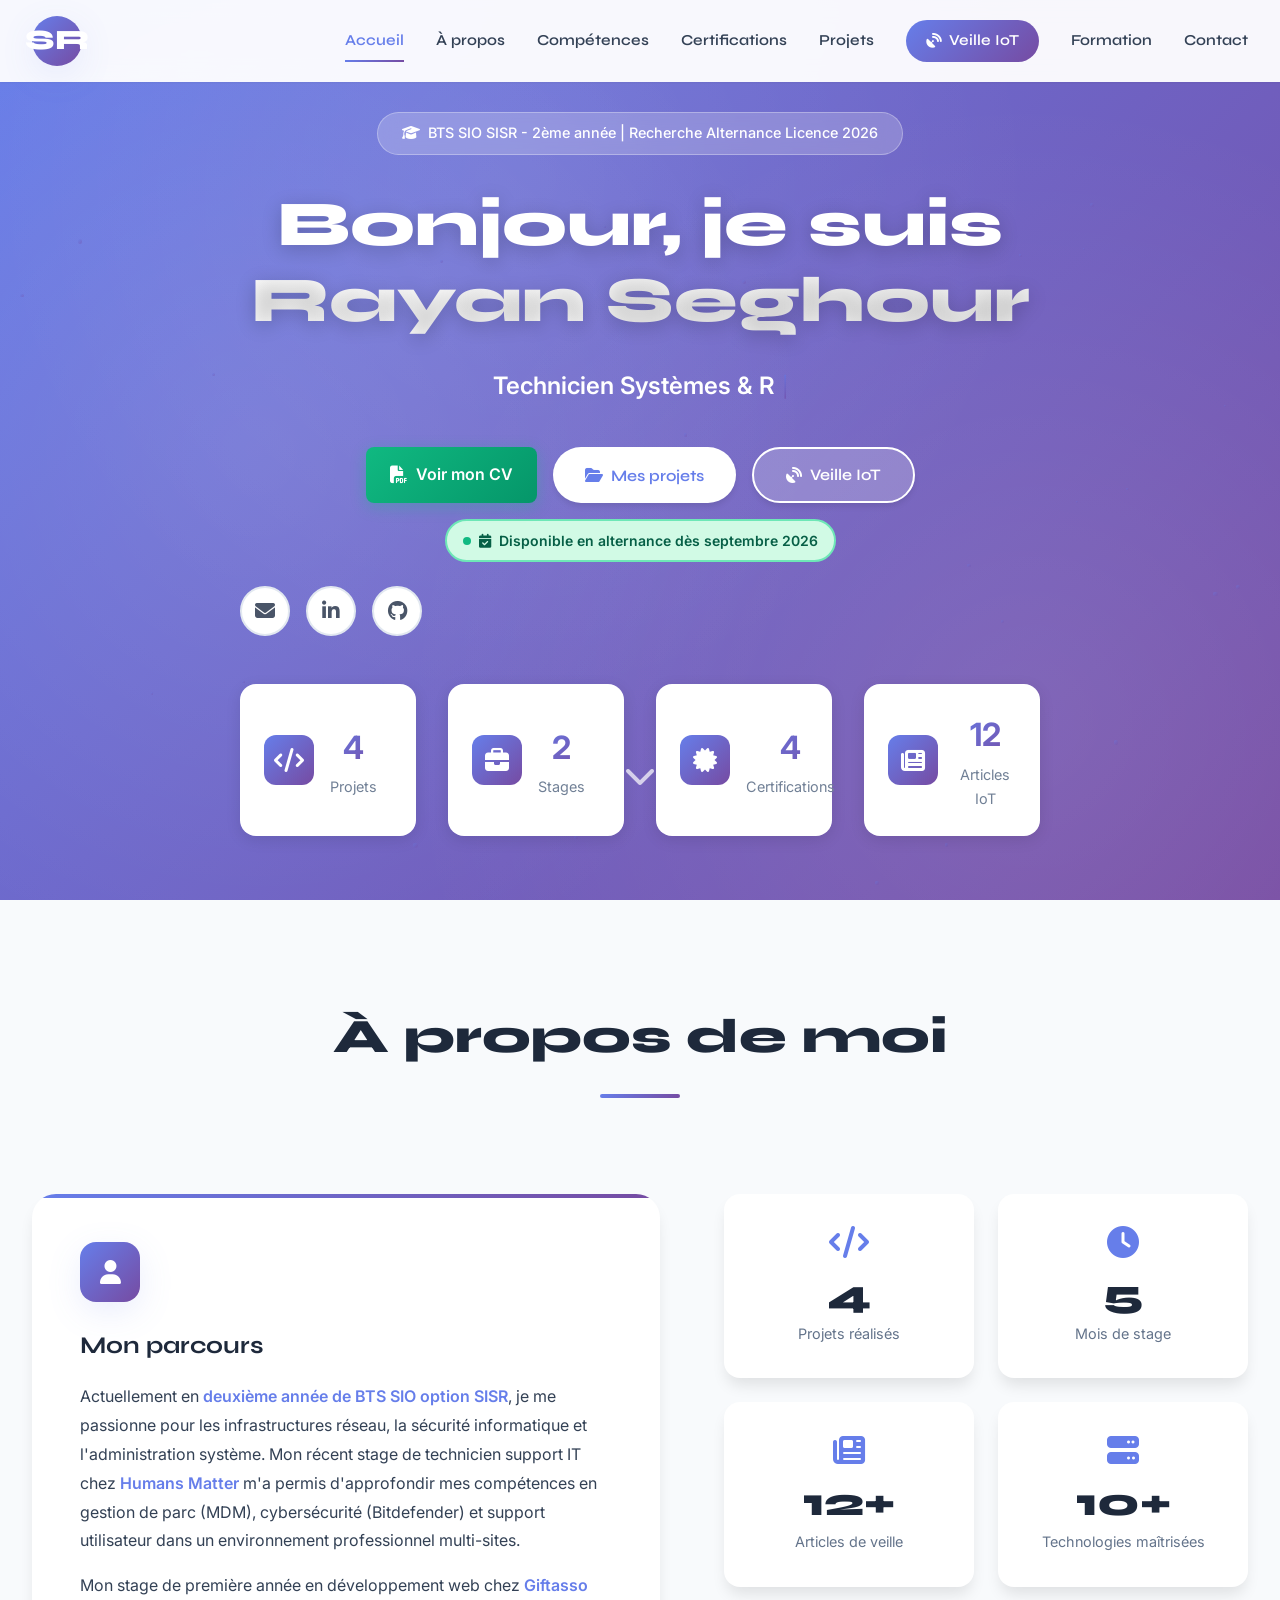
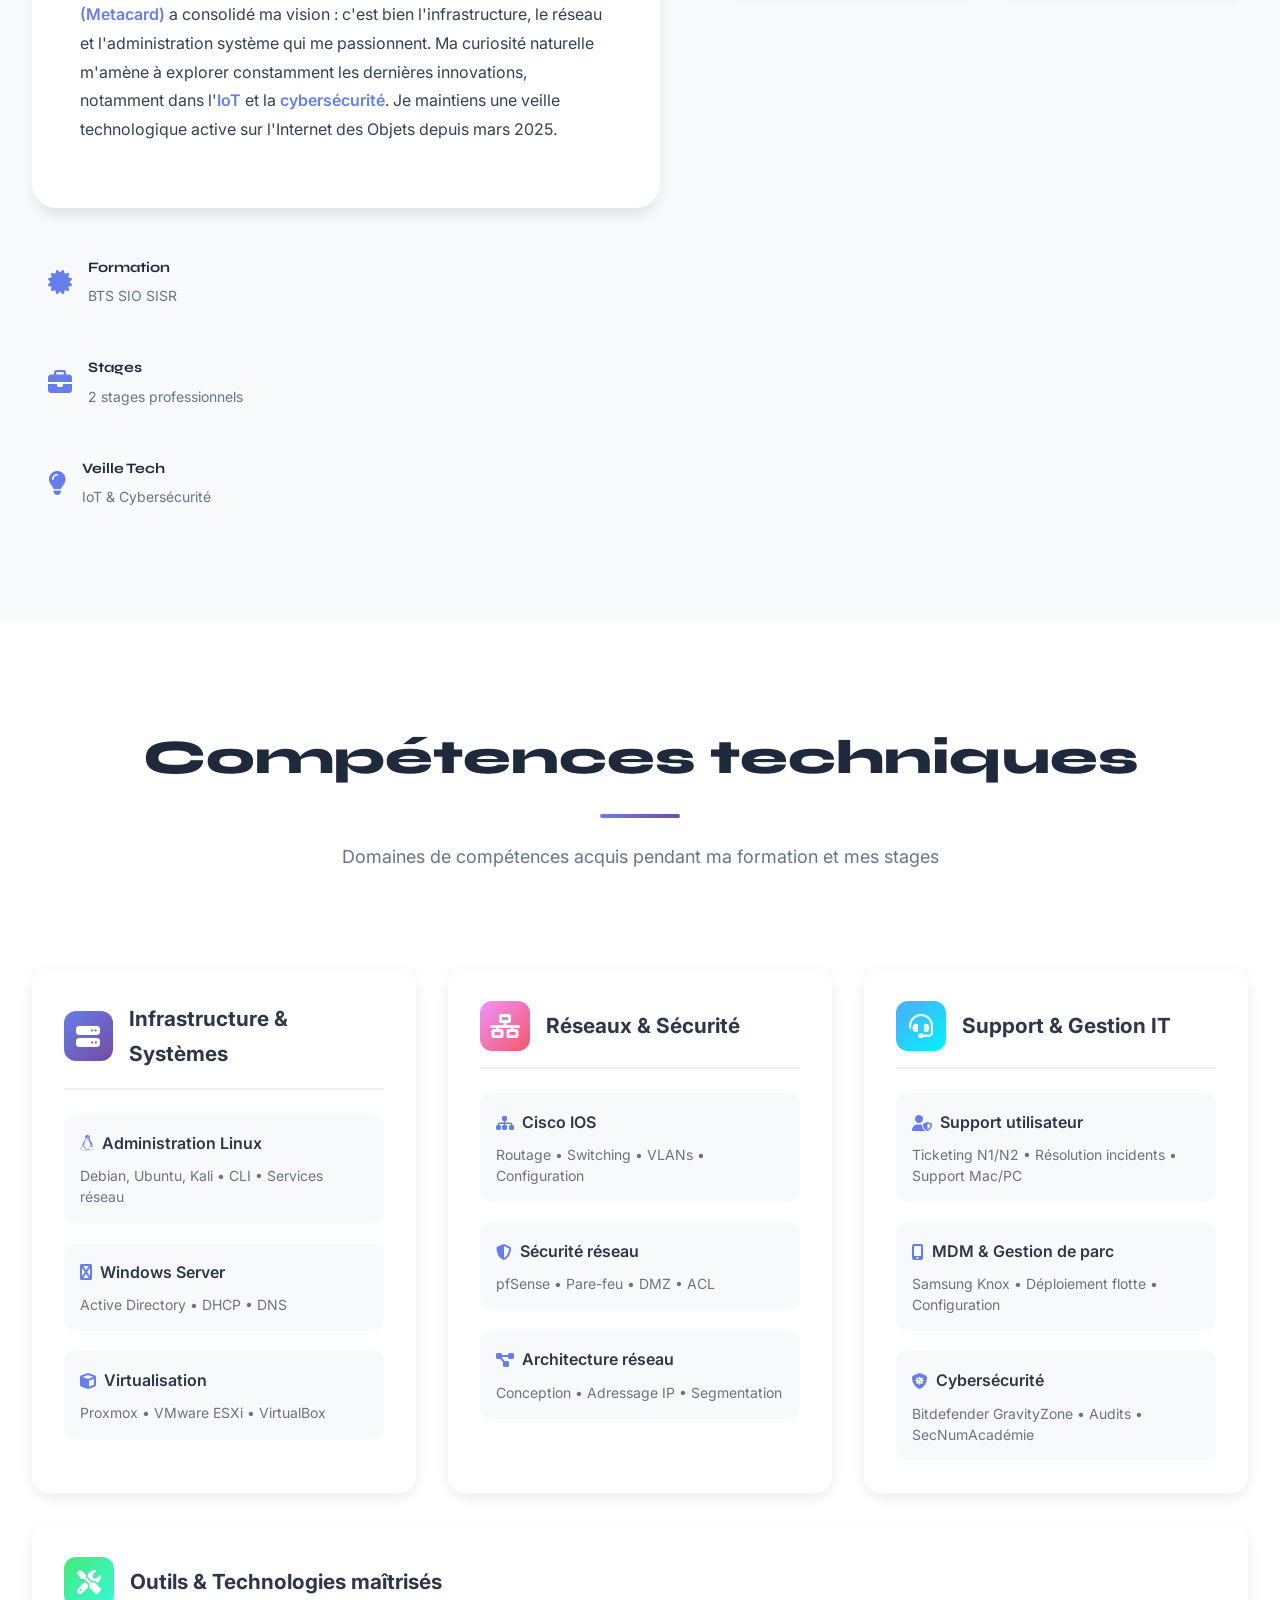
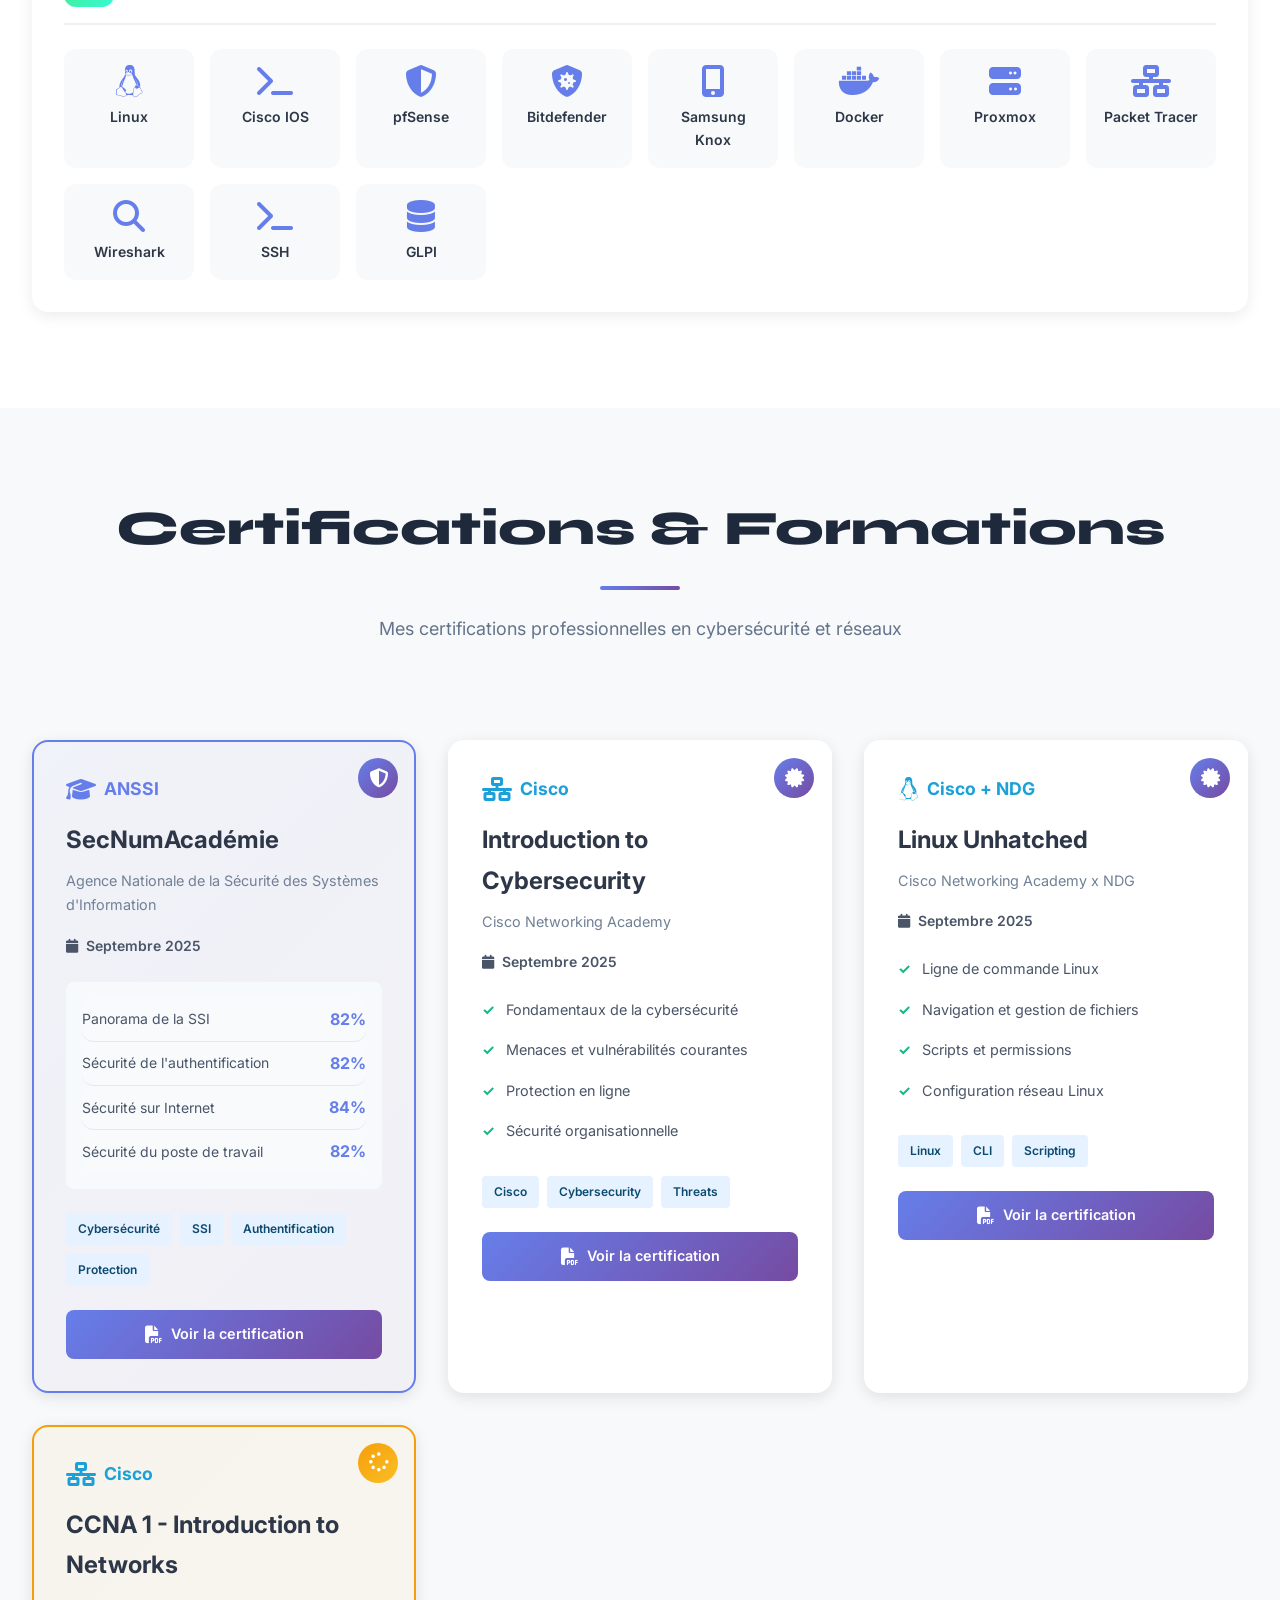
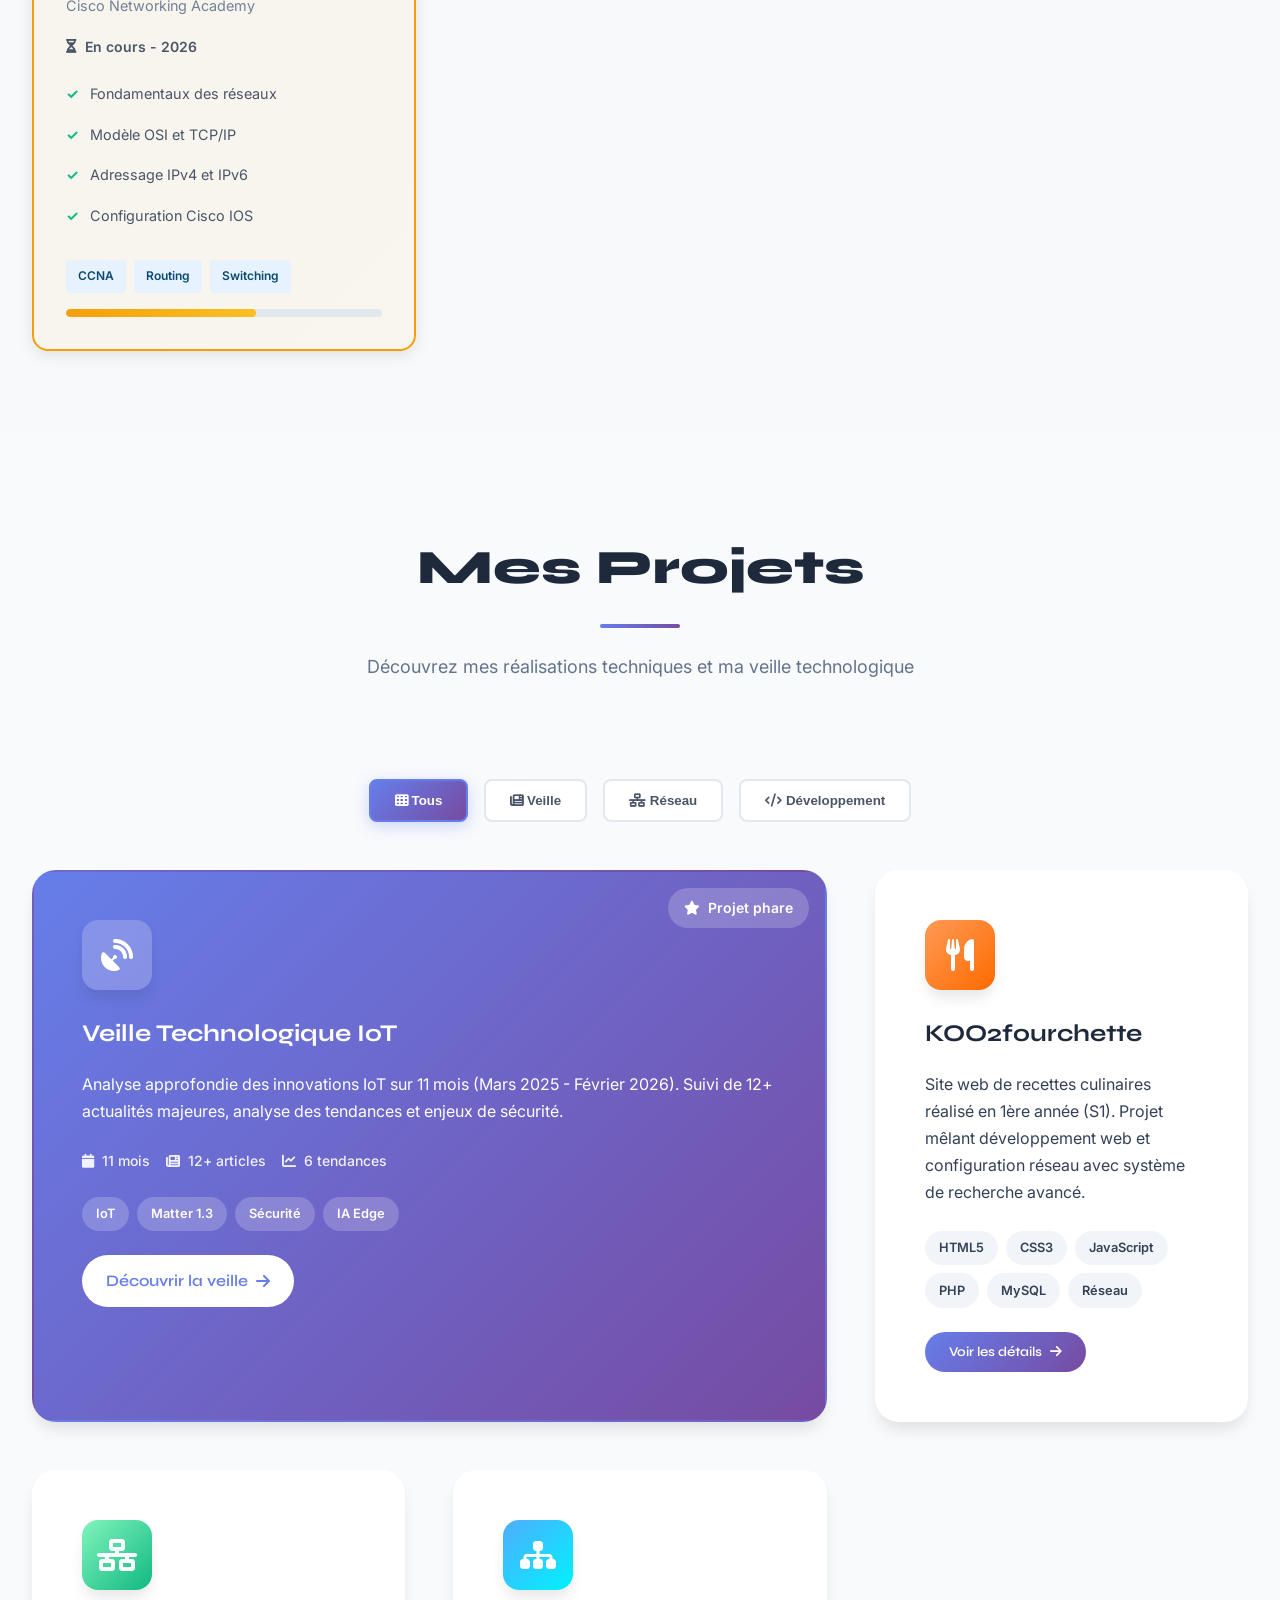
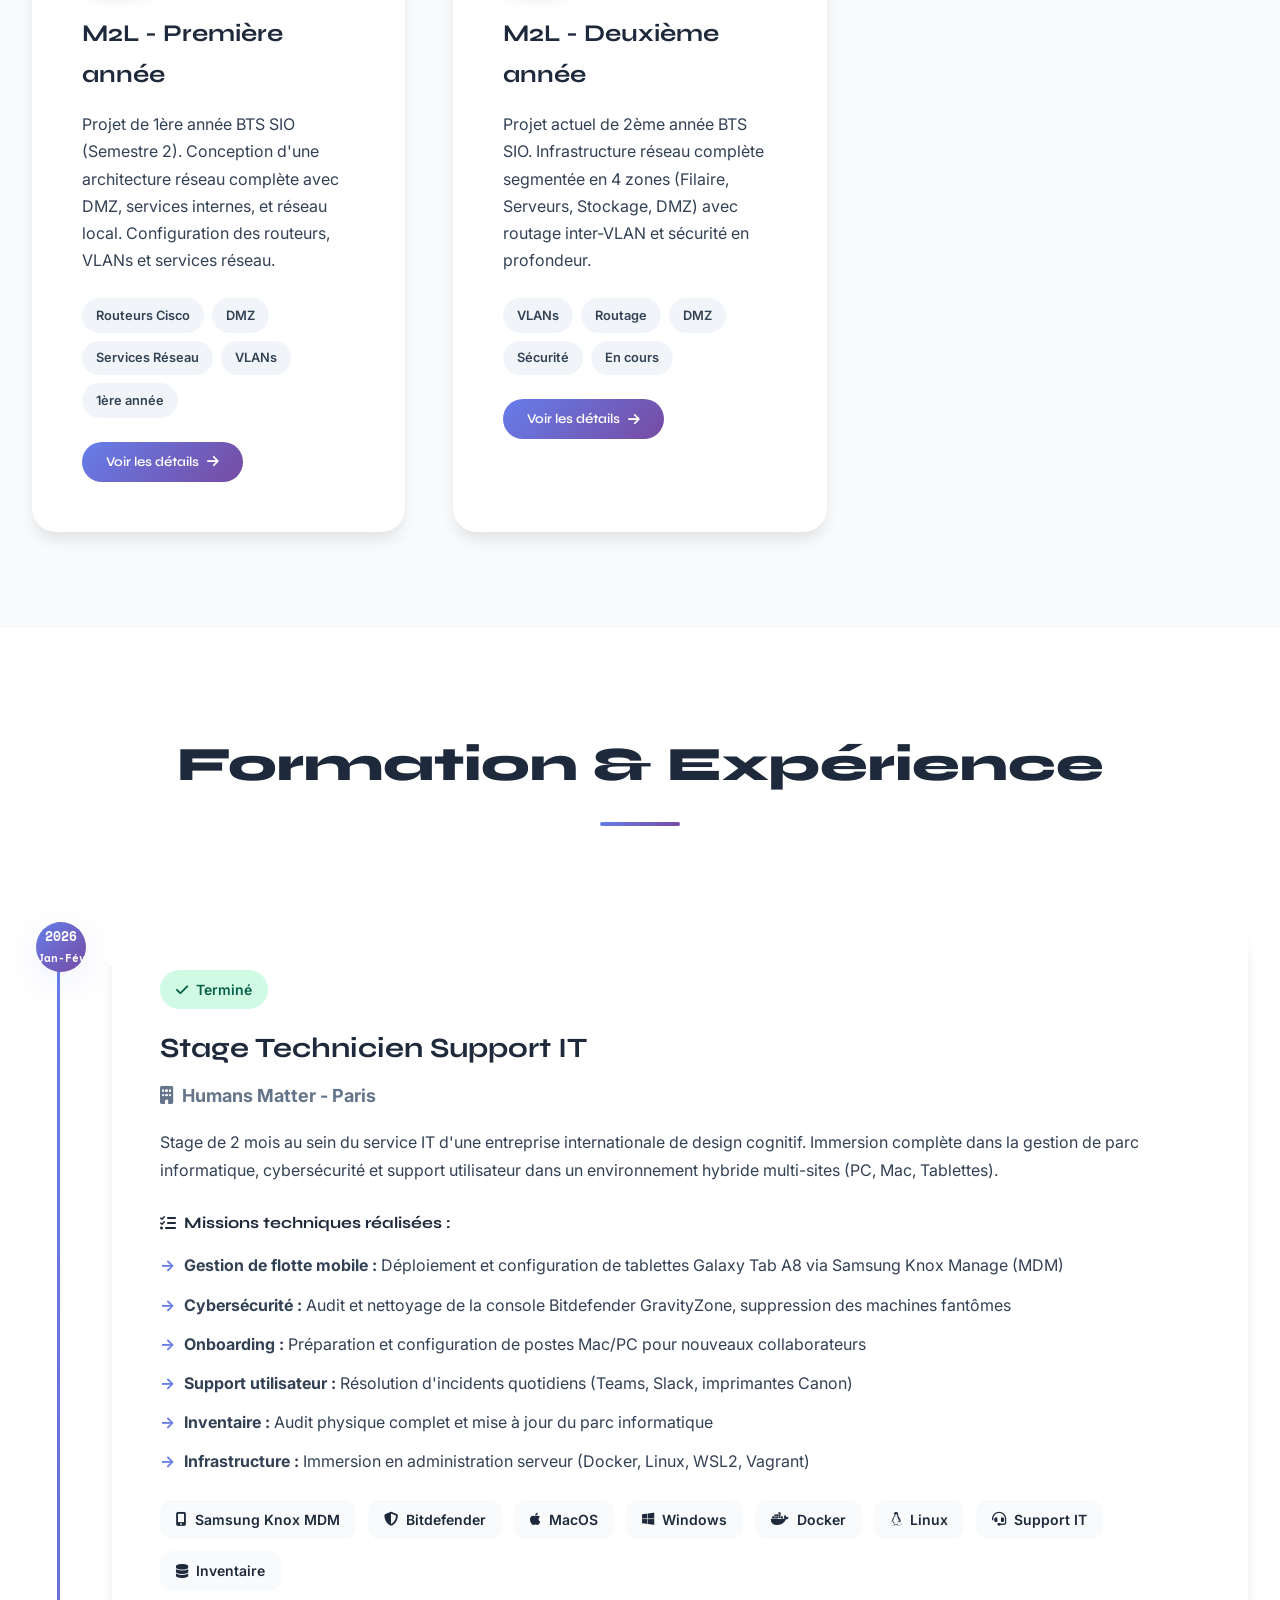
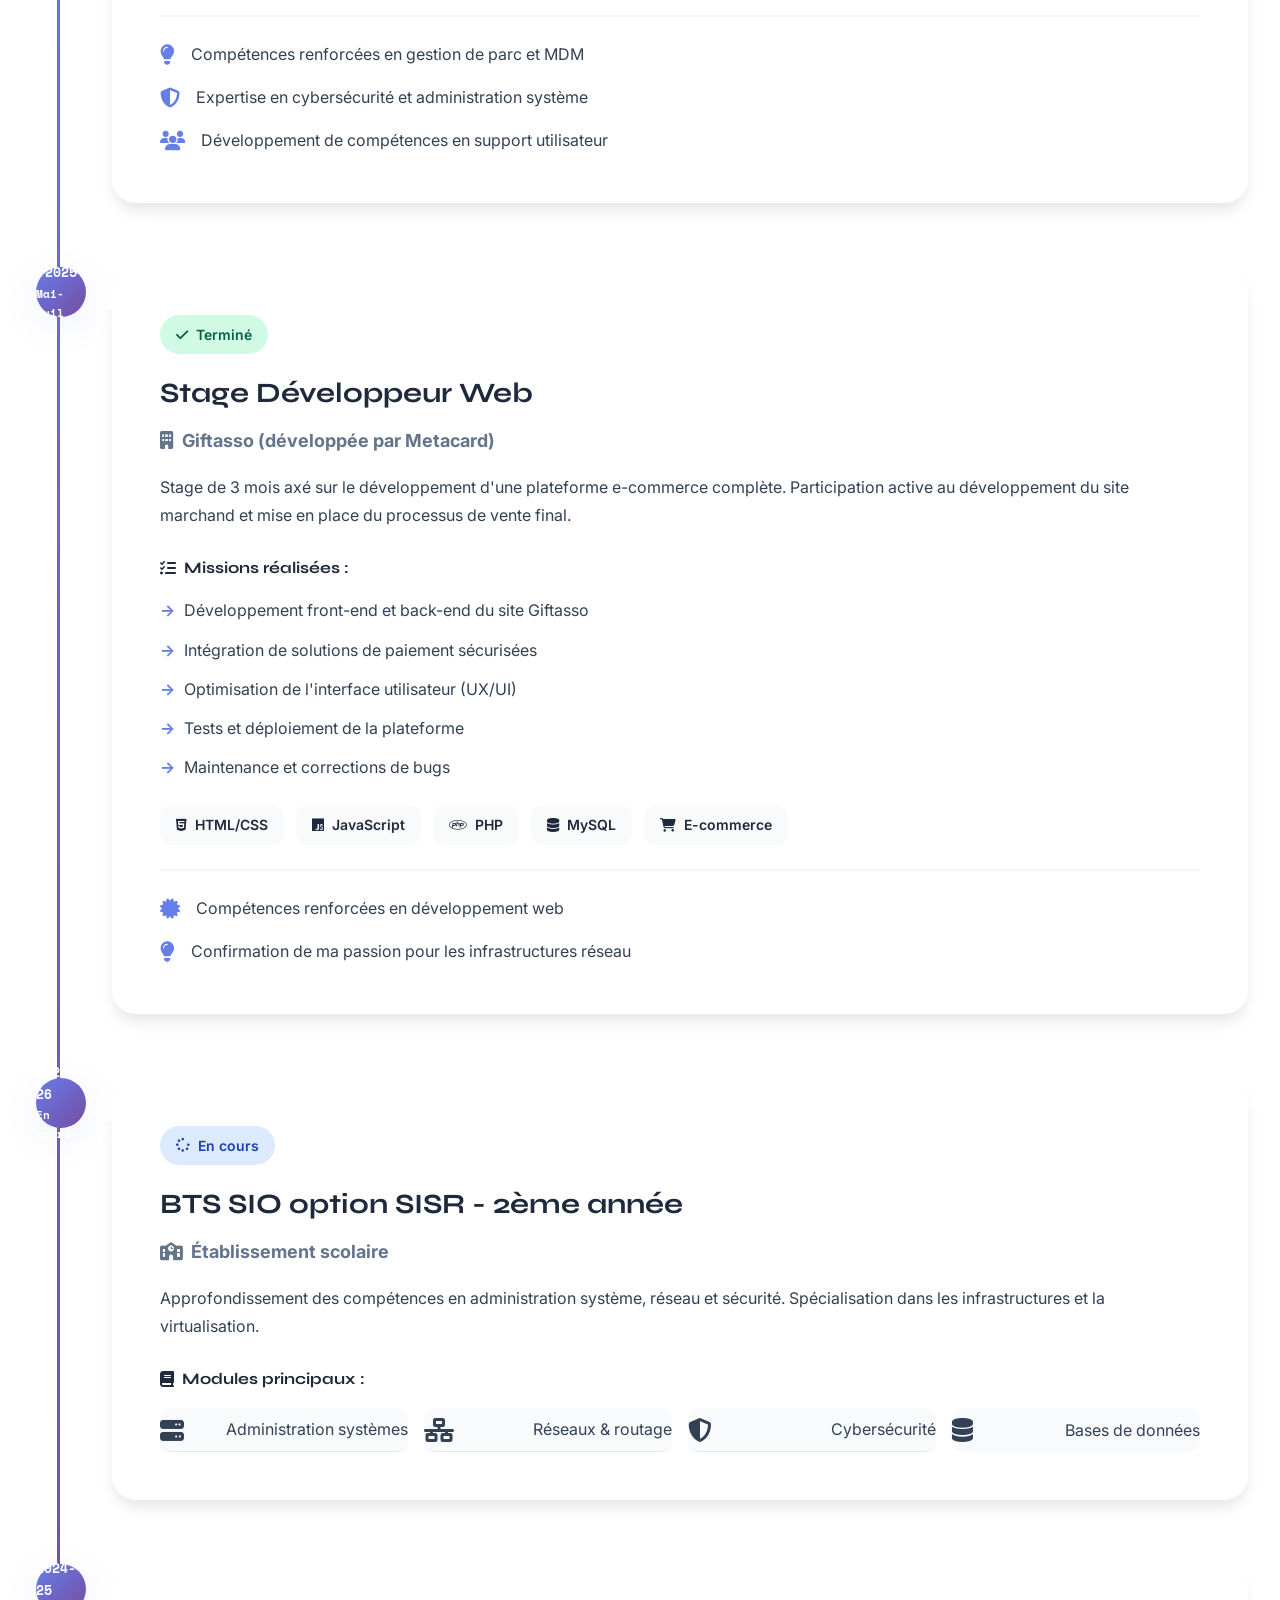
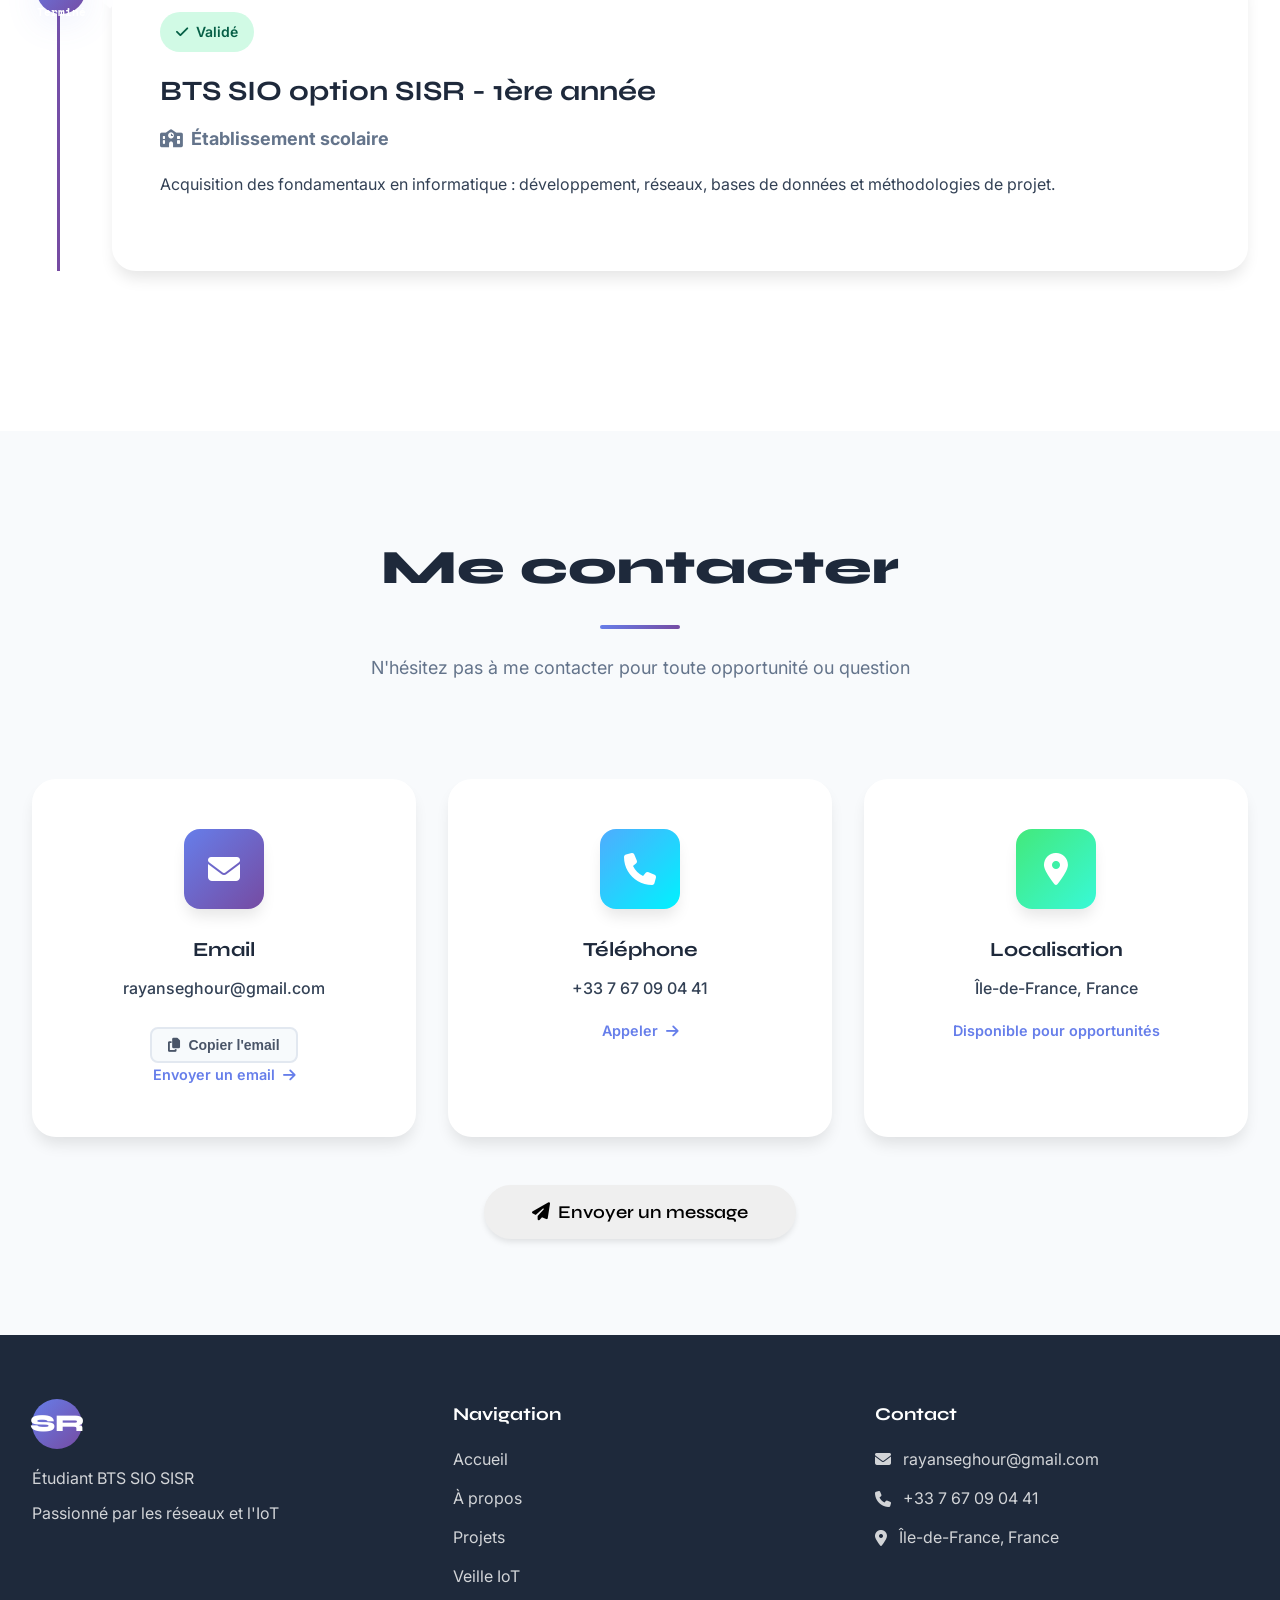
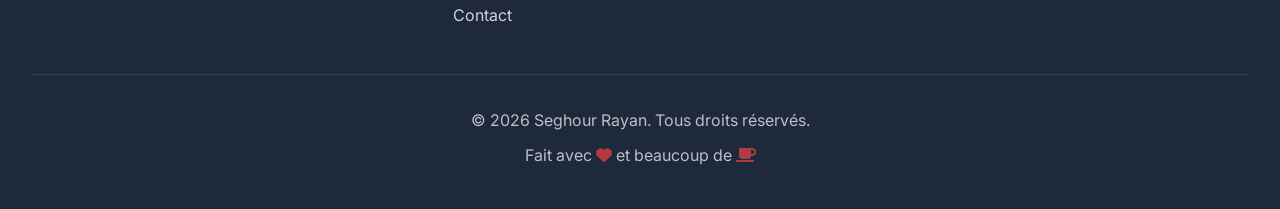
==== commit a2a559c0: "Add files via upload" ====
--- a/index.html
+++ b/index.html
@@ -25,6 +25,7 @@
                 <a href="#home" class="nav-link active">Accueil</a>
                 <a href="#about" class="nav-link">À propos</a>
                 <a href="#competences" class="nav-link">Compétences</a>
+                <a href="#certifications" class="nav-link">Certifications</a>
                 <a href="#projects" class="nav-link">Projets</a>
                 <a href="veille-iot.html" class="nav-link nav-link-special">
                     <i class="fas fa-satellite-dish"></i> Veille IoT
@@ -47,7 +48,7 @@
         <div class="hero-content">
             <div class="hero-badge animate-fade-in">
                 <i class="fas fa-graduation-cap"></i>
-                Étudiant BTS SIO SISR - 2ème année
+                BTS SIO SISR - 2ème année | Recherche Alternance Licence 2026
             </div>
             <h1 class="hero-title animate-slide-up">
                 Bonjour, je suis <span class="gradient-text">Rayan Seghour</span>
@@ -57,23 +58,23 @@
                 <span class="cursor">|</span>
             </p>
             <div class="hero-buttons animate-fade-in-delay">
-                <a href="#" id="download-cv-btn" class="download-cv-btn">
-                    <i class="fas fa-download"></i>
-                    Télécharger mon CV
+                <a href="CV_Rayan_Seghour.pdf" target="_blank" class="download-cv-btn">
+                    <i class="fas fa-file-pdf"></i>
+                    Voir mon CV
                 </a>
                 <button class="btn btn-primary" onclick="scrollToSection('projects')">
                     <i class="fas fa-folder-open"></i>
-                    Découvrir mes projets
+                    Mes projets
                 </button>
                 <a href="veille-iot.html" class="btn btn-secondary">
                     <i class="fas fa-satellite-dish"></i>
-                    Ma veille IoT
+                    Veille IoT
                 </a>
             </div>
             
             <!-- Badge de disponibilité -->
             <div class="availability-badge">
-                Disponible pour un stage en 2026
+                <i class="fas fa-calendar-check"></i> Disponible en alternance dès septembre 2026
             </div>
             
             <!-- Liens sociaux -->
@@ -81,10 +82,10 @@
                 <a href="mailto:rayanseghour@gmail.com" class="social-btn email" aria-label="Email" data-tooltip="rayanseghour@gmail.com">
                     <i class="fas fa-envelope"></i>
                 </a>
-                <a href="https://linkedin.com/in/rayan-seghour" target="_blank" rel="noopener" class="social-btn linkedin" aria-label="LinkedIn">
+                <a href="https://www.linkedin.com/in/rayan-seghour-4588aa348" target="_blank" rel="noopener" class="social-btn linkedin" aria-label="LinkedIn">
                     <i class="fab fa-linkedin-in"></i>
                 </a>
-                <a href="https://github.com/rayanseghour" target="_blank" rel="noopener" class="social-btn github" aria-label="GitHub">
+                <a href="https://github.com/rayansgr" target="_blank" rel="noopener" class="social-btn github" aria-label="GitHub">
                     <i class="fab fa-github"></i>
                 </a>
             </div>
@@ -102,11 +103,20 @@
                 </div>
                 <div class="stat-item">
                     <div class="stat-icon">
-                        <i class="fas fa-clock"></i>
+                        <i class="fas fa-briefcase"></i>
                     </div>
                     <div class="stat-info">
-                        <h3 class="counter" data-target="5">0</h3>
-                        <p>Mois stage</p>
+                        <h3 class="counter" data-target="2">0</h3>
+                        <p>Stages</p>
+                    </div>
+                </div>
+                <div class="stat-item">
+                    <div class="stat-icon">
+                        <i class="fas fa-certificate"></i>
+                    </div>
+                    <div class="stat-info">
+                        <h3 class="counter" data-target="4">0</h3>
+                        <p>Certifications</p>
                     </div>
                 </div>
                 <div class="stat-item">
@@ -116,15 +126,6 @@
                     <div class="stat-info">
                         <h3 class="counter" data-target="12">0</h3>
                         <p>Articles IoT</p>
-                    </div>
-                </div>
-                <div class="stat-item">
-                    <div class="stat-icon">
-                        <i class="fas fa-tools"></i>
-                    </div>
-                    <div class="stat-info">
-                        <h3 class="counter" data-target="10">0</h3>
-                        <p>Technologies</p>
                     </div>
                 </div>
             </div>
@@ -225,90 +226,327 @@
             <div class="section-header">
                 <h2 class="section-title">Compétences techniques</h2>
                 <div class="section-divider"></div>
-                <p class="section-subtitle">Technologies et outils que je maîtrise</p>
-            </div>
-
-            <div class="skills-categories">
-                <!-- Infrastructure & Réseau -->
-                <div class="skill-category">
-                    <div class="category-header">
+                <p class="section-subtitle">Domaines de compétences acquis pendant ma formation et mes stages</p>
+            </div>
+
+            <div class="skills-modern-grid">
+                <!-- Infrastructure & Systèmes -->
+                <div class="skill-domain">
+                    <div class="domain-header">
+                        <div class="domain-icon" style="background: linear-gradient(135deg, #667eea 0%, #764ba2 100%);">
+                            <i class="fas fa-server"></i>
+                        </div>
+                        <h3>Infrastructure & Systèmes</h3>
+                    </div>
+                    <div class="domain-skills">
+                        <div class="modern-skill-item">
+                            <div class="skill-header-modern">
+                                <span class="skill-name-modern">
+                                    <i class="fab fa-linux"></i> Administration Linux
+                                </span>
+                            </div>
+                            <p class="skill-context">Debian, Ubuntu, Kali • CLI • Services réseau</p>
+                        </div>
+                        <div class="modern-skill-item">
+                            <div class="skill-header-modern">
+                                <span class="skill-name-modern">
+                                    <i class="fas fa-windows"></i> Windows Server
+                                </span>
+                            </div>
+                            <p class="skill-context">Active Directory • DHCP • DNS</p>
+                        </div>
+                        <div class="modern-skill-item">
+                            <div class="skill-header-modern">
+                                <span class="skill-name-modern">
+                                    <i class="fas fa-cube"></i> Virtualisation
+                                </span>
+                            </div>
+                            <p class="skill-context">Proxmox • VMware ESXi • VirtualBox</p>
+                        </div>
+                    </div>
+                </div>
+
+                <!-- Réseaux & Sécurité -->
+                <div class="skill-domain">
+                    <div class="domain-header">
+                        <div class="domain-icon" style="background: linear-gradient(135deg, #f093fb 0%, #f5576c 100%);">
+                            <i class="fas fa-network-wired"></i>
+                        </div>
+                        <h3>Réseaux & Sécurité</h3>
+                    </div>
+                    <div class="domain-skills">
+                        <div class="modern-skill-item">
+                            <div class="skill-header-modern">
+                                <span class="skill-name-modern">
+                                    <i class="fas fa-sitemap"></i> Cisco IOS
+                                </span>
+                            </div>
+                            <p class="skill-context">Routage • Switching • VLANs • Configuration</p>
+                        </div>
+                        <div class="modern-skill-item">
+                            <div class="skill-header-modern">
+                                <span class="skill-name-modern">
+                                    <i class="fas fa-shield-alt"></i> Sécurité réseau
+                                </span>
+                            </div>
+                            <p class="skill-context">pfSense • Pare-feu • DMZ • ACL</p>
+                        </div>
+                        <div class="modern-skill-item">
+                            <div class="skill-header-modern">
+                                <span class="skill-name-modern">
+                                    <i class="fas fa-project-diagram"></i> Architecture réseau
+                                </span>
+                            </div>
+                            <p class="skill-context">Conception • Adressage IP • Segmentation</p>
+                        </div>
+                    </div>
+                </div>
+
+                <!-- Support & Gestion -->
+                <div class="skill-domain">
+                    <div class="domain-header">
+                        <div class="domain-icon" style="background: linear-gradient(135deg, #4facfe 0%, #00f2fe 100%);">
+                            <i class="fas fa-headset"></i>
+                        </div>
+                        <h3>Support & Gestion IT</h3>
+                    </div>
+                    <div class="domain-skills">
+                        <div class="modern-skill-item">
+                            <div class="skill-header-modern">
+                                <span class="skill-name-modern">
+                                    <i class="fas fa-user-shield"></i> Support utilisateur
+                                </span>
+                            </div>
+                            <p class="skill-context">Ticketing N1/N2 • Résolution incidents • Support Mac/PC</p>
+                        </div>
+                        <div class="modern-skill-item">
+                            <div class="skill-header-modern">
+                                <span class="skill-name-modern">
+                                    <i class="fas fa-mobile-alt"></i> MDM & Gestion de parc
+                                </span>
+                            </div>
+                            <p class="skill-context">Samsung Knox • Déploiement flotte • Configuration</p>
+                        </div>
+                        <div class="modern-skill-item">
+                            <div class="skill-header-modern">
+                                <span class="skill-name-modern">
+                                    <i class="fas fa-shield-virus"></i> Cybersécurité
+                                </span>
+                            </div>
+                            <p class="skill-context">Bitdefender GravityZone • Audits • SecNumAcadémie</p>
+                        </div>
+                    </div>
+                </div>
+
+                <!-- Outils & Technologies -->
+                <div class="skill-domain full-width">
+                    <div class="domain-header">
+                        <div class="domain-icon" style="background: linear-gradient(135deg, #43e97b 0%, #38f9d7 100%);">
+                            <i class="fas fa-tools"></i>
+                        </div>
+                        <h3>Outils & Technologies maîtrisés</h3>
+                    </div>
+                    <div class="tech-badges-modern">
+                        <div class="tech-item-modern">
+                            <i class="fab fa-linux"></i>
+                            <span>Linux</span>
+                        </div>
+                        <div class="tech-item-modern">
+                            <i class="fas fa-terminal"></i>
+                            <span>Cisco IOS</span>
+                        </div>
+                        <div class="tech-item-modern">
+                            <i class="fas fa-shield-alt"></i>
+                            <span>pfSense</span>
+                        </div>
+                        <div class="tech-item-modern">
+                            <i class="fas fa-shield-virus"></i>
+                            <span>Bitdefender</span>
+                        </div>
+                        <div class="tech-item-modern">
+                            <i class="fas fa-mobile-alt"></i>
+                            <span>Samsung Knox</span>
+                        </div>
+                        <div class="tech-item-modern">
+                            <i class="fab fa-docker"></i>
+                            <span>Docker</span>
+                        </div>
+                        <div class="tech-item-modern">
+                            <i class="fas fa-server"></i>
+                            <span>Proxmox</span>
+                        </div>
+                        <div class="tech-item-modern">
+                            <i class="fas fa-network-wired"></i>
+                            <span>Packet Tracer</span>
+                        </div>
+                        <div class="tech-item-modern">
+                            <i class="fas fa-search"></i>
+                            <span>Wireshark</span>
+                        </div>
+                        <div class="tech-item-modern">
+                            <i class="fas fa-terminal"></i>
+                            <span>SSH</span>
+                        </div>
+                        <div class="tech-item-modern">
+                            <i class="fas fa-database"></i>
+                            <span>GLPI</span>
+                        </div>
+                    </div>
+                </div>
+            </div>
+        </div>
+    </section>
+
+    <!-- Certifications Section -->
+    <section id="certifications" class="certifications-section">
+        <div class="container">
+            <div class="section-header">
+                <h2 class="section-title">Certifications & Formations</h2>
+                <div class="section-divider"></div>
+                <p class="section-subtitle">Mes certifications professionnelles en cybersécurité et réseaux</p>
+            </div>
+
+            <div class="certifications-grid">
+                <!-- SecNumAcadémie ANSSI -->
+                <div class="certification-card featured-cert" data-animate>
+                    <div class="cert-badge">
+                        <i class="fas fa-shield-alt"></i>
+                    </div>
+                    <div class="cert-logo">
+                        <i class="fas fa-graduation-cap"></i>
+                        <span>ANSSI</span>
+                    </div>
+                    <h3 class="cert-title">SecNumAcadémie</h3>
+                    <p class="cert-issuer">Agence Nationale de la Sécurité des Systèmes d'Information</p>
+                    <p class="cert-date"><i class="fas fa-calendar"></i> Septembre 2025</p>
+                    
+                    <div class="cert-modules">
+                        <div class="module-item">
+                            <span class="module-name">Panorama de la SSI</span>
+                            <span class="module-score">82%</span>
+                        </div>
+                        <div class="module-item">
+                            <span class="module-name">Sécurité de l'authentification</span>
+                            <span class="module-score">82%</span>
+                        </div>
+                        <div class="module-item">
+                            <span class="module-name">Sécurité sur Internet</span>
+                            <span class="module-score">84%</span>
+                        </div>
+                        <div class="module-item">
+                            <span class="module-name">Sécurité du poste de travail</span>
+                            <span class="module-score">82%</span>
+                        </div>
+                    </div>
+                    
+                    <div class="cert-skills">
+                        <span class="cert-tag">Cybersécurité</span>
+                        <span class="cert-tag">SSI</span>
+                        <span class="cert-tag">Authentification</span>
+                        <span class="cert-tag">Protection</span>
+                    </div>
+                    
+                    <a href="Certification_SecNumAcademie_ANSSI.pdf" target="_blank" class="cert-view-btn">
+                        <i class="fas fa-file-pdf"></i> Voir la certification
+                    </a>
+                </div>
+
+                <!-- Cisco Introduction to Cybersecurity -->
+                <div class="certification-card" data-animate>
+                    <div class="cert-badge">
+                        <i class="fas fa-certificate"></i>
+                    </div>
+                    <div class="cert-logo cisco-logo">
                         <i class="fas fa-network-wired"></i>
-                        <h3>Infrastructure & Réseau</h3>
-                    </div>
-                    <div class="skills-list">
-                        <div class="skill-item">
-                            <div class="skill-info">
-                                <span class="skill-name">Administration Linux</span>
-                                <span class="skill-percent">60%</span>
-                            </div>
-                            <div class="skill-bar">
-                                <div class="skill-progress" data-width="60"></div>
-                            </div>
-                        </div>
-                        <div class="skill-item">
-                            <div class="skill-info">
-                                <span class="skill-name">Routage & Switching (Cisco)</span>
-                                <span class="skill-percent">55%</span>
-                            </div>
-                            <div class="skill-bar">
-                                <div class="skill-progress" data-width="55"></div>
-                            </div>
-                        </div>
-                        <div class="skill-item">
-                            <div class="skill-info">
-                                <span class="skill-name">Sécurité réseau & Firewall</span>
-                                <span class="skill-percent">50%</span>
-                            </div>
-                            <div class="skill-bar">
-                                <div class="skill-progress" data-width="50"></div>
-                            </div>
-                        </div>
-                        <div class="skill-item">
-                            <div class="skill-info">
-                                <span class="skill-name">Virtualisation (Proxmox/VMware)</span>
-                                <span class="skill-percent">55%</span>
-                            </div>
-                            <div class="skill-bar">
-                                <div class="skill-progress" data-width="55"></div>
-                            </div>
-                        </div>
-                        <div class="skill-item">
-                            <div class="skill-info">
-                                <span class="skill-name">MDM & Gestion de parc</span>
-                                <span class="skill-percent">60%</span>
-                            </div>
-                            <div class="skill-bar">
-                                <div class="skill-progress" data-width="60"></div>
-                            </div>
-                        </div>
-                        <div class="skill-item">
-                            <div class="skill-info">
-                                <span class="skill-name">Support utilisateur</span>
-                                <span class="skill-percent">65%</span>
-                            </div>
-                            <div class="skill-bar">
-                                <div class="skill-progress" data-width="65"></div>
-                            </div>
-                        </div>
-                    </div>
-                </div>
-
-                <!-- Outils & Technologies -->
-                <div class="skill-category">
-                    <div class="category-header">
-                        <i class="fas fa-tools"></i>
-                        <h3>Outils & Technologies</h3>
-                    </div>
-                    <div class="tech-badges">
-                        <span class="tech-badge"><i class="fab fa-linux"></i> Linux</span>
-                        <span class="tech-badge"><i class="fas fa-terminal"></i> Cisco IOS</span>
-                        <span class="tech-badge"><i class="fas fa-shield-alt"></i> pfSense</span>
-                        <span class="tech-badge"><i class="fas fa-shield-alt"></i> Bitdefender</span>
-                        <span class="tech-badge"><i class="fas fa-mobile-alt"></i> Samsung Knox</span>
-                        <span class="tech-badge"><i class="fas fa-cube"></i> Docker</span>
-                        <span class="tech-badge"><i class="fas fa-server"></i> VirtualBox</span>
-                        <span class="tech-badge"><i class="fas fa-chart-line"></i> Nagios</span>
-                        <span class="tech-badge"><i class="fas fa-headset"></i> Support IT</span>
+                        <span>Cisco</span>
+                    </div>
+                    <h3 class="cert-title">Introduction to Cybersecurity</h3>
+                    <p class="cert-issuer">Cisco Networking Academy</p>
+                    <p class="cert-date"><i class="fas fa-calendar"></i> Septembre 2025</p>
+                    
+                    <div class="cert-description">
+                        <ul>
+                            <li>Fondamentaux de la cybersécurité</li>
+                            <li>Menaces et vulnérabilités courantes</li>
+                            <li>Protection en ligne</li>
+                            <li>Sécurité organisationnelle</li>
+                        </ul>
+                    </div>
+                    
+                    <div class="cert-skills">
+                        <span class="cert-tag">Cisco</span>
+                        <span class="cert-tag">Cybersecurity</span>
+                        <span class="cert-tag">Threats</span>
+                    </div>
+                    
+                    <a href="Certification_Cisco_Cybersecurity.pdf" target="_blank" class="cert-view-btn">
+                        <i class="fas fa-file-pdf"></i> Voir la certification
+                    </a>
+                </div>
+
+                <!-- Cisco Linux Unhatched -->
+                <div class="certification-card" data-animate>
+                    <div class="cert-badge">
+                        <i class="fas fa-certificate"></i>
+                    </div>
+                    <div class="cert-logo cisco-logo">
+                        <i class="fab fa-linux"></i>
+                        <span>Cisco + NDG</span>
+                    </div>
+                    <h3 class="cert-title">Linux Unhatched</h3>
+                    <p class="cert-issuer">Cisco Networking Academy x NDG</p>
+                    <p class="cert-date"><i class="fas fa-calendar"></i> Septembre 2025</p>
+                    
+                    <div class="cert-description">
+                        <ul>
+                            <li>Ligne de commande Linux</li>
+                            <li>Navigation et gestion de fichiers</li>
+                            <li>Scripts et permissions</li>
+                            <li>Configuration réseau Linux</li>
+                        </ul>
+                    </div>
+                    
+                    <div class="cert-skills">
+                        <span class="cert-tag">Linux</span>
+                        <span class="cert-tag">CLI</span>
+                        <span class="cert-tag">Scripting</span>
+                    </div>
+                    
+                    <a href="Certification_Cisco_Linux.pdf" target="_blank" class="cert-view-btn">
+                        <i class="fas fa-file-pdf"></i> Voir la certification
+                    </a>
+                </div>
+
+                <!-- CCNA 1 (En cours) -->
+                <div class="certification-card in-progress" data-animate>
+                    <div class="cert-badge ongoing">
+                        <i class="fas fa-spinner fa-pulse"></i>
+                    </div>
+                    <div class="cert-logo cisco-logo">
+                        <i class="fas fa-network-wired"></i>
+                        <span>Cisco</span>
+                    </div>
+                    <h3 class="cert-title">CCNA 1 - Introduction to Networks</h3>
+                    <p class="cert-issuer">Cisco Networking Academy</p>
+                    <p class="cert-date"><i class="fas fa-hourglass-half"></i> En cours - 2026</p>
+                    
+                    <div class="cert-description">
+                        <ul>
+                            <li>Fondamentaux des réseaux</li>
+                            <li>Modèle OSI et TCP/IP</li>
+                            <li>Adressage IPv4 et IPv6</li>
+                            <li>Configuration Cisco IOS</li>
+                        </ul>
+                    </div>
+                    
+                    <div class="cert-skills">
+                        <span class="cert-tag">CCNA</span>
+                        <span class="cert-tag">Routing</span>
+                        <span class="cert-tag">Switching</span>
+                    </div>
+                    
+                    <div class="cert-progress-bar">
+                        <div class="progress-fill" style="width: 60%"></div>
                     </div>
                 </div>
             </div>
@@ -393,35 +631,34 @@
                     </button>
                 </div>
 
-                <!-- Infrastructure Réseau - Projet 1ère année S2 -->
+                <!-- M2L - Première année -->
                 <div class="project-card" data-category="reseau" data-animate>
                     <div class="project-icon green-bg">
                         <i class="fas fa-network-wired"></i>
                     </div>
-                    <h3 class="project-title">Infrastructure Réseau - Projet SISR</h3>
+                    <h3 class="project-title">M2L - Première année</h3>
                     <p class="project-description">
-                        Premier projet SISR réalisé en 1ère année (Semestre 2). Configuration complète d'une 
-                        infrastructure réseau sécurisée : VLANs, firewall pfSense, serveurs Linux et monitoring.
+                        Projet de 1ère année BTS SIO (Semestre 2). Conception d'une architecture réseau complète 
+                        avec DMZ, services internes, et réseau local. Configuration des routeurs, VLANs et services réseau.
                     </p>
                     <div class="project-tags">
-                        <span class="tag">Cisco</span>
-                        <span class="tag">pfSense</span>
-                        <span class="tag">Linux</span>
+                        <span class="tag">Routeurs Cisco</span>
+                        <span class="tag">DMZ</span>
+                        <span class="tag">Services Réseau</span>
                         <span class="tag">VLANs</span>
-                        <span class="tag">Nagios</span>
-                        <span class="tag">1ère année S2</span>
+                        <span class="tag">1ère année</span>
                     </div>
                     <button class="project-link" onclick="openModal('infraModal')">
                         Voir les détails <i class="fas fa-arrow-right"></i>
                     </button>
                 </div>
 
-                <!-- Infrastructure BTS -->
+                <!-- M2L - Deuxième année -->
                 <div class="project-card" data-category="reseau" data-animate>
                     <div class="project-icon blue-bg">
                         <i class="fas fa-sitemap"></i>
                     </div>
-                    <h3 class="project-title">Architecture Multi-Zones BTS</h3>
+                    <h3 class="project-title">M2L - Deuxième année</h3>
                     <p class="project-description">
                         Projet actuel de 2ème année BTS SIO. Infrastructure réseau complète segmentée en 4 zones 
                         (Filaire, Serveurs, Stockage, DMZ) avec routage inter-VLAN et sécurité en profondeur.
@@ -762,48 +999,87 @@
             <span class="modal-close" onclick="closeModal('infraModal')">&times;</span>
             <div class="modal-header">
                 <i class="fas fa-network-wired"></i>
-                <h2>Infrastructure Réseau - Projet SISR</h2>
+                <h2>M2L - Première année</h2>
             </div>
             <div class="modal-body">
+                <div class="modal-image-container">
+                    <img src="Projet_Reseau_MultiZones.png" alt="Schéma M2L Première année" style="width: 100%; border-radius: 1rem; margin-bottom: 2rem; box-shadow: 0 10px 30px rgba(0,0,0,0.2);">
+                </div>
                 <p>
-                    Conception et déploiement d'une infrastructure réseau sécurisée pour une PME de 50 employés. 
-                    <strong>Premier projet SISR</strong> réalisé en <strong>1ère année BTS SIO (Semestre 2)</strong>.
+                    Conception et mise en œuvre d'une architecture réseau complète avec DMZ, services internes et réseau local.
+                    <strong>Projet de 1ère année BTS SIO</strong> (Semestre 2).
                 </p>
                 
                 <h3><i class="fas fa-bullseye"></i> Objectifs du projet</h3>
                 <ul>
-                    <li>Segmentation réseau avec VLANs pour chaque département</li>
-                    <li>Mise en place d'un firewall pfSense pour la sécurité</li>
-                    <li>Configuration de serveurs Linux (DNS, DHCP, Web, Mail)</li>
-                    <li>Monitoring avec Nagios pour la supervision</li>
-                    <li>Mise en place de sauvegardes automatisées</li>
+                    <li>Concevoir une architecture réseau segmentée avec DMZ publique/privée</li>
+                    <li>Configurer les routeurs Cisco et la connectivité inter-zones</li>
+                    <li>Mettre en place des services réseau essentiels (DNS, DHCP, Web)</li>
+                    <li>Sécuriser les communications avec des pare-feu</li>
+                    <li>Assurer l'accès Internet via un réseau local</li>
                 </ul>
 
                 <h3><i class="fas fa-network-wired"></i> Architecture</h3>
+                
+                <div class="zone-description">
+                    <h4 style="color: #00bcd4;"><i class="fas fa-globe"></i> Zone Internet</h4>
+                    <ul>
+                        <li>Connexion via Box (Réseau BHG 305: 172.16.1.0/24)</li>
+                        <li>Point d'accès externe</li>
+                    </ul>
+                </div>
+
+                <div class="zone-description">
+                    <h4 style="color: #cd853f;"><i class="fas fa-shield-alt"></i> DMZ - Zone Marron</h4>
+                    <ul>
+                        <li>Serveur proxy pour filtrage web</li>
+                        <li>IP: 192.168.0.0/25</li>
+                        <li>Isolation des services publics</li>
+                    </ul>
+                </div>
+
+                <div class="zone-description">
+                    <h4 style="color: #ff6b6b;"><i class="fas fa-server"></i> Service Info - Zone Rouge</h4>
+                    <ul>
+                        <li>Serveurs d'applications internes</li>
+                        <li>IP: 172.16.2.0/27</li>
+                        <li>Services critiques protégés</li>
+                    </ul>
+                </div>
+
+                <div class="zone-description">
+                    <h4 style="color: #51cf66;"><i class="fas fa-desktop"></i> Réseau Local MCA - Zone Verte</h4>
+                    <ul>
+                        <li>Postes clients et périphériques</li>
+                        <li>IP: 172.16.1.1 - 172.16.1.14/28</li>
+                        <li>Accès contrôlé aux ressources</li>
+                    </ul>
+                </div>
+
+                <h3><i class="fas fa-sitemap"></i> Équipements réseau</h3>
                 <ul>
-                    <li>VLAN 10 : Administration (10.0.10.0/24)</li>
-                    <li>VLAN 20 : Production (10.0.20.0/24)</li>
-                    <li>VLAN 30 : DMZ (10.0.30.0/24)</li>
-                    <li>Routage inter-VLAN avec ACL</li>
-                    <li>Firewall pfSense avec règles strictes</li>
+                    <li><strong>3 Routeurs Cisco</strong> : R1/AS (edge), RM2L (cœur), Rutgers (distribution)</li>
+                    <li><strong>Switches</strong> : SW-Distribution, SW-Accès 1 & 2</li>
+                    <li><strong>Serveurs</strong> : Terminaux, serveurs applicatifs</li>
                 </ul>
 
-                <h3><i class="fas fa-check-circle"></i> Résultats</h3>
+                <h3><i class="fas fa-check-circle"></i> Compétences développées</h3>
                 <ul>
-                    <li>Infrastructure opérationnelle avec segmentation réseau</li>
-                    <li>Sécurité renforcée avec firewall centralisé</li>
-                    <li>Monitoring en temps réel de tous les services</li>
-                    <li>Documentation technique complète</li>
+                    <li>Configuration avancée de routeurs Cisco</li>
+                    <li>Segmentation réseau et gestion des VLANs</li>
+                    <li>Conception d'architectures DMZ sécurisées</li>
+                    <li>Adressage IP et sous-réseaux</li>
+                    <li>Documentation technique d'infrastructure</li>
                 </ul>
 
                 <h3><i class="fas fa-tools"></i> Technologies utilisées</h3>
                 <div class="modal-tags">
                     <span class="tag">Cisco IOS</span>
-                    <span class="tag">pfSense</span>
-                    <span class="tag">Linux Ubuntu Server</span>
-                    <span class="tag">Nagios</span>
-                    <span class="tag">VMware</span>
+                    <span class="tag">Routage</span>
                     <span class="tag">VLANs</span>
+                    <span class="tag">DMZ</span>
+                    <span class="tag">Packet Tracer</span>
+                    <span class="tag">Adressage IP</span>
                 </div>
             </div>
         </div>
@@ -815,7 +1091,7 @@
             <span class="modal-close" onclick="closeModal('btsModal')">&times;</span>
             <div class="modal-header">
                 <i class="fas fa-sitemap"></i>
-                <h2>Architecture Multi-Zones - BTS</h2>
+                <h2>M2L - Deuxième année</h2>
             </div>
             <div class="modal-body">
                 <div class="modal-image-container">
--- a/styles-pro.css
+++ b/styles-pro.css
@@ -580,3 +580,406 @@
 [data-tooltip]:hover::before {
     opacity: 1;
 }
+
+/* ========================================
+   21. SECTION CERTIFICATIONS
+   ======================================== */
+.certifications-section {
+    padding: 5rem 0;
+    background: #f8f9fa;
+}
+
+.certifications-grid {
+    display: grid;
+    grid-template-columns: repeat(auto-fit, minmax(300px, 1fr));
+    gap: 2rem;
+    margin-top: 3rem;
+}
+
+.certification-card {
+    background: white;
+    border-radius: 1rem;
+    padding: 2rem;
+    box-shadow: 0 4px 15px rgba(0,0,0,0.1);
+    transition: all 0.3s ease;
+    position: relative;
+    border: 2px solid transparent;
+}
+
+.certification-card:hover {
+    transform: translateY(-5px);
+    box-shadow: 0 8px 25px rgba(0,0,0,0.15);
+    border-color: #667eea;
+}
+
+.certification-card.featured-cert {
+    border-color: #667eea;
+    background: linear-gradient(135deg, rgba(102, 126, 234, 0.05) 0%, rgba(118, 75, 162, 0.05) 100%);
+}
+
+.certification-card.in-progress {
+    border-color: #f59e0b;
+    background: linear-gradient(135deg, rgba(245, 158, 11, 0.05) 0%, rgba(251, 191, 36, 0.05) 100%);
+}
+
+.cert-badge {
+    position: absolute;
+    top: 1rem;
+    right: 1rem;
+    width: 40px;
+    height: 40px;
+    background: linear-gradient(135deg, #667eea 0%, #764ba2 100%);
+    border-radius: 50%;
+    display: flex;
+    align-items: center;
+    justify-content: center;
+    color: white;
+    font-size: 1.2rem;
+}
+
+.cert-badge.ongoing {
+    background: linear-gradient(135deg, #f59e0b 0%, #fbbf24 100%);
+}
+
+.cert-logo {
+    display: flex;
+    align-items: center;
+    gap: 0.5rem;
+    margin-bottom: 1rem;
+    color: #667eea;
+    font-weight: 700;
+    font-size: 1.1rem;
+}
+
+.cert-logo i {
+    font-size: 1.5rem;
+}
+
+.cert-logo.cisco-logo {
+    color: #1ba0d7;
+}
+
+.cert-title {
+    font-size: 1.5rem;
+    font-weight: 700;
+    color: #2d3748;
+    margin: 0.5rem 0;
+}
+
+.cert-issuer {
+    color: #718096;
+    font-size: 0.9rem;
+    margin: 0.5rem 0;
+}
+
+.cert-date {
+    display: flex;
+    align-items: center;
+    gap: 0.5rem;
+    color: #4a5568;
+    font-size: 0.875rem;
+    margin: 1rem 0;
+    font-weight: 600;
+}
+
+.cert-modules {
+    background: #f7fafc;
+    border-radius: 0.5rem;
+    padding: 1rem;
+    margin: 1.5rem 0;
+}
+
+.module-item {
+    display: flex;
+    justify-content: space-between;
+    align-items: center;
+    padding: 0.5rem 0;
+    border-bottom: 1px solid #e2e8f0;
+}
+
+.module-item:last-child {
+    border-bottom: none;
+}
+
+.module-name {
+    font-size: 0.875rem;
+    color: #4a5568;
+}
+
+.module-score {
+    font-weight: 700;
+    color: #667eea;
+    font-size: 1rem;
+}
+
+.cert-description {
+    margin: 1rem 0;
+}
+
+.cert-description ul {
+    list-style: none;
+    padding: 0;
+    margin: 0;
+}
+
+.cert-description li {
+    padding: 0.5rem 0;
+    padding-left: 1.5rem;
+    position: relative;
+    color: #4a5568;
+    font-size: 0.9rem;
+}
+
+.cert-description li::before {
+    content: '✓';
+    position: absolute;
+    left: 0;
+    color: #10b981;
+    font-weight: 700;
+}
+
+.cert-skills {
+    display: flex;
+    flex-wrap: wrap;
+    gap: 0.5rem;
+    margin-top: 1.5rem;
+}
+
+.cert-tag {
+    padding: 0.375rem 0.75rem;
+    background: #e6f2ff;
+    color: #0c4a6e;
+    border-radius: 0.25rem;
+    font-size: 0.75rem;
+    font-weight: 600;
+}
+
+.cert-progress-bar {
+    margin-top: 1rem;
+    height: 8px;
+    background: #e2e8f0;
+    border-radius: 1rem;
+    overflow: hidden;
+}
+
+.progress-fill {
+    height: 100%;
+    background: linear-gradient(90deg, #f59e0b 0%, #fbbf24 100%);
+    border-radius: 1rem;
+    transition: width 1s ease;
+}
+
+@media (max-width: 768px) {
+    .certifications-grid {
+        grid-template-columns: 1fr;
+    }
+}
+
+/* Bouton Voir la certification */
+.cert-view-btn {
+    display: inline-flex;
+    align-items: center;
+    gap: 0.5rem;
+    padding: 0.75rem 1.5rem;
+    background: linear-gradient(135deg, #667eea 0%, #764ba2 100%);
+    color: white;
+    border: none;
+    border-radius: 0.5rem;
+    font-weight: 600;
+    font-size: 0.9rem;
+    cursor: pointer;
+    transition: all 0.3s ease;
+    text-decoration: none;
+    margin-top: 1.5rem;
+    width: 100%;
+    justify-content: center;
+}
+
+.cert-view-btn:hover {
+    transform: translateY(-2px);
+    box-shadow: 0 6px 20px rgba(102, 126, 234, 0.4);
+}
+
+.cert-view-btn i {
+    font-size: 1.1rem;
+}
+
+/* ========================================
+   22. SYSTÈME DE COMPÉTENCES MODERNE
+   ======================================== */
+.skills-modern-grid {
+    display: grid;
+    grid-template-columns: repeat(auto-fit, minmax(320px, 1fr));
+    gap: 2rem;
+    margin-top: 3rem;
+}
+
+.skill-domain {
+    background: white;
+    border-radius: 1rem;
+    padding: 2rem;
+    box-shadow: 0 4px 15px rgba(0,0,0,0.08);
+    transition: all 0.3s ease;
+}
+
+.skill-domain:hover {
+    transform: translateY(-5px);
+    box-shadow: 0 8px 25px rgba(0,0,0,0.12);
+}
+
+.skill-domain.full-width {
+    grid-column: 1 / -1;
+}
+
+.domain-header {
+    display: flex;
+    align-items: center;
+    gap: 1rem;
+    margin-bottom: 1.5rem;
+    padding-bottom: 1rem;
+    border-bottom: 2px solid #f0f0f0;
+}
+
+.domain-icon {
+    width: 50px;
+    height: 50px;
+    border-radius: 12px;
+    display: flex;
+    align-items: center;
+    justify-content: center;
+    color: white;
+    font-size: 1.5rem;
+}
+
+.domain-header h3 {
+    margin: 0;
+    font-size: 1.3rem;
+    color: #2d3748;
+}
+
+.domain-skills {
+    display: flex;
+    flex-direction: column;
+    gap: 1.25rem;
+}
+
+.modern-skill-item {
+    padding: 1rem;
+    background: #f8f9fa;
+    border-radius: 0.75rem;
+    transition: all 0.3s ease;
+}
+
+.modern-skill-item:hover {
+    background: #e9ecef;
+    transform: translateX(5px);
+}
+
+.skill-header-modern {
+    display: flex;
+    justify-content: space-between;
+    align-items: center;
+    margin-bottom: 0.5rem;
+}
+
+.skill-name-modern {
+    font-weight: 600;
+    color: #2d3748;
+    font-size: 1rem;
+    display: flex;
+    align-items: center;
+    gap: 0.5rem;
+}
+
+.skill-name-modern i {
+    color: #667eea;
+}
+
+.skill-level {
+    padding: 0.25rem 0.75rem;
+    border-radius: 1rem;
+    font-size: 0.75rem;
+    font-weight: 600;
+    text-transform: uppercase;
+    letter-spacing: 0.5px;
+}
+
+.skill-level.beginner {
+    background: #dbeafe;
+    color: #1e40af;
+}
+
+.skill-level.intermediate {
+    background: #fef3c7;
+    color: #92400e;
+}
+
+.skill-level.confirmed {
+    background: #d1fae5;
+    color: #065f46;
+}
+
+.skill-context {
+    font-size: 0.875rem;
+    color: #6b7280;
+    margin: 0;
+    line-height: 1.5;
+}
+
+.tech-badges-modern {
+    display: grid;
+    grid-template-columns: repeat(auto-fill, minmax(120px, 1fr));
+    gap: 1rem;
+    margin-top: 1rem;
+}
+
+.tech-item-modern {
+    display: flex;
+    flex-direction: column;
+    align-items: center;
+    gap: 0.5rem;
+    padding: 1rem;
+    background: #f8f9fa;
+    border-radius: 0.75rem;
+    transition: all 0.3s ease;
+    text-align: center;
+}
+
+.tech-item-modern:hover {
+    background: linear-gradient(135deg, #667eea 0%, #764ba2 100%);
+    color: white;
+    transform: translateY(-5px);
+    box-shadow: 0 8px 20px rgba(102, 126, 234, 0.3);
+}
+
+.tech-item-modern i {
+    font-size: 2rem;
+    color: #667eea;
+    transition: all 0.3s ease;
+}
+
+.tech-item-modern:hover i {
+    color: white;
+}
+
+.tech-item-modern span {
+    font-size: 0.875rem;
+    font-weight: 600;
+    color: #2d3748;
+    transition: all 0.3s ease;
+}
+
+.tech-item-modern:hover span {
+    color: white;
+}
+
+@media (max-width: 768px) {
+    .skills-modern-grid {
+        grid-template-columns: 1fr;
+    }
+    
+    .tech-badges-modern {
+        grid-template-columns: repeat(auto-fill, minmax(100px, 1fr));
+    }
+}
+
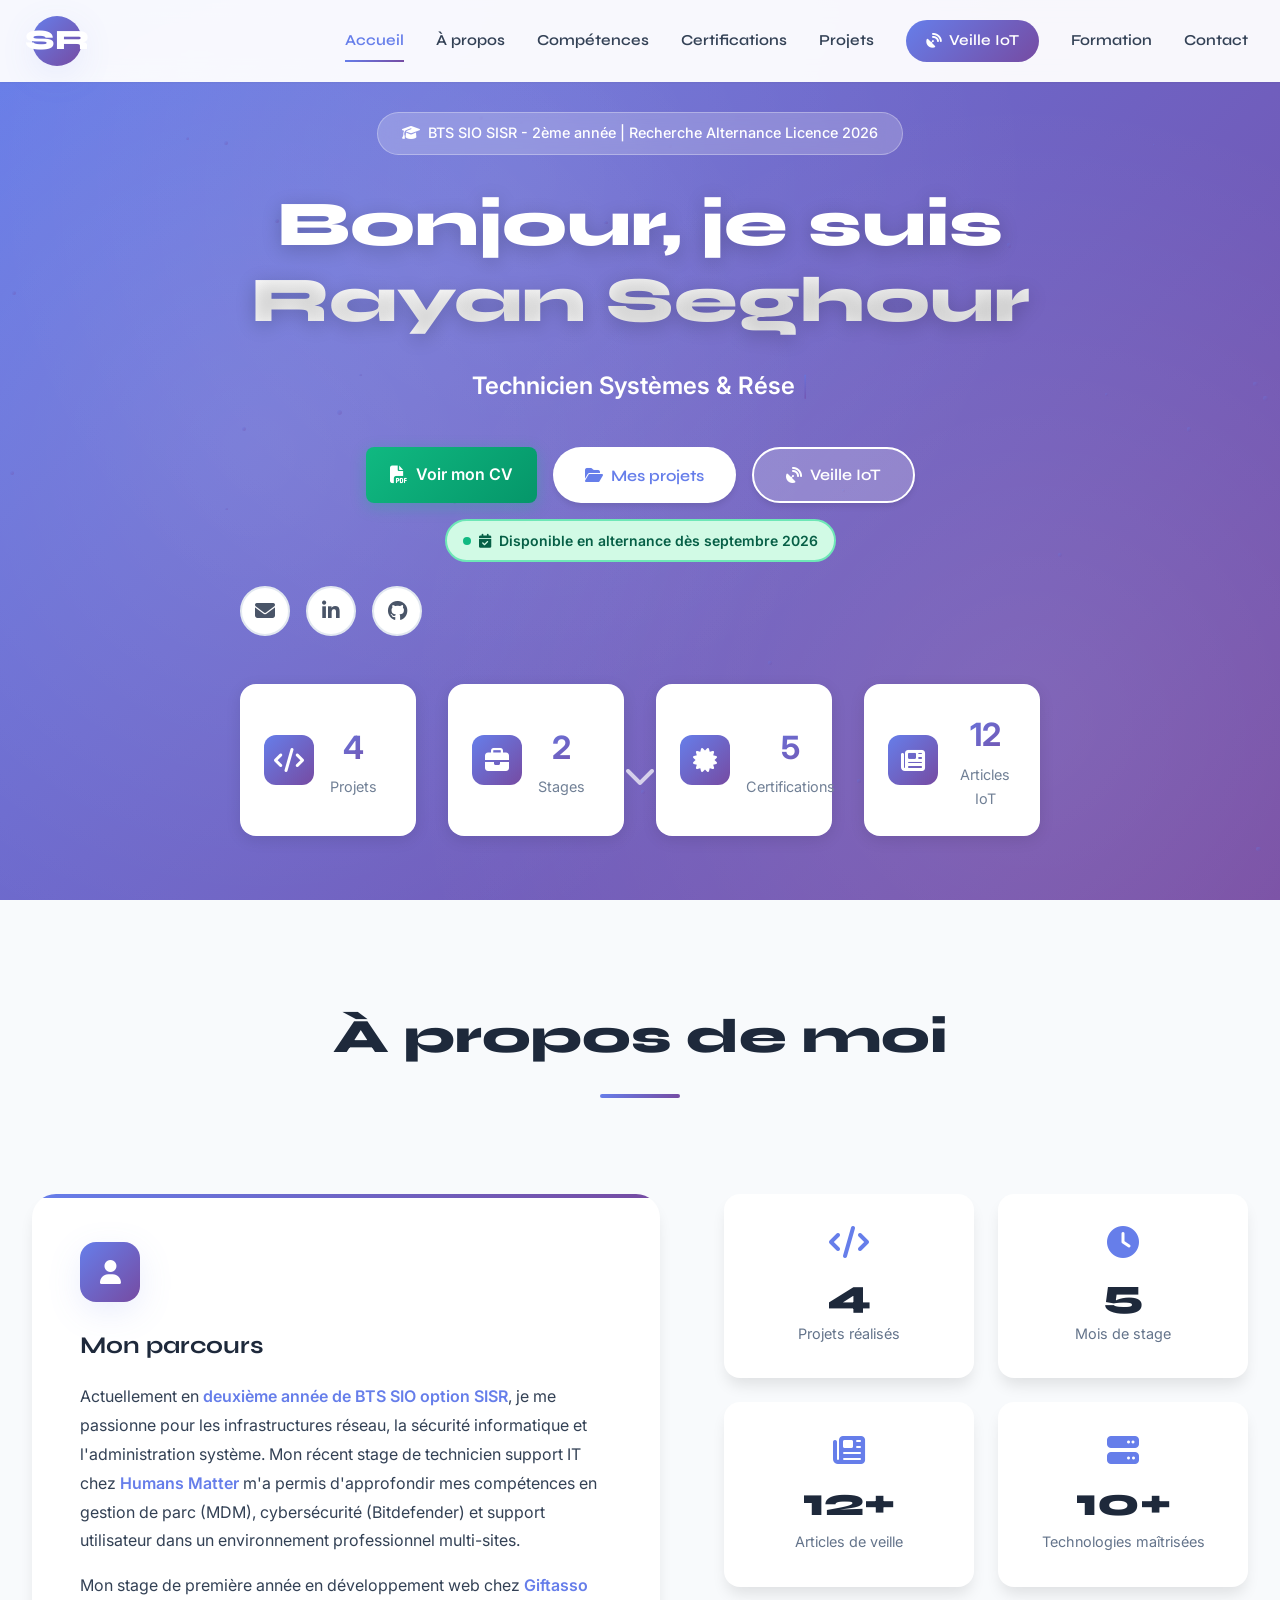
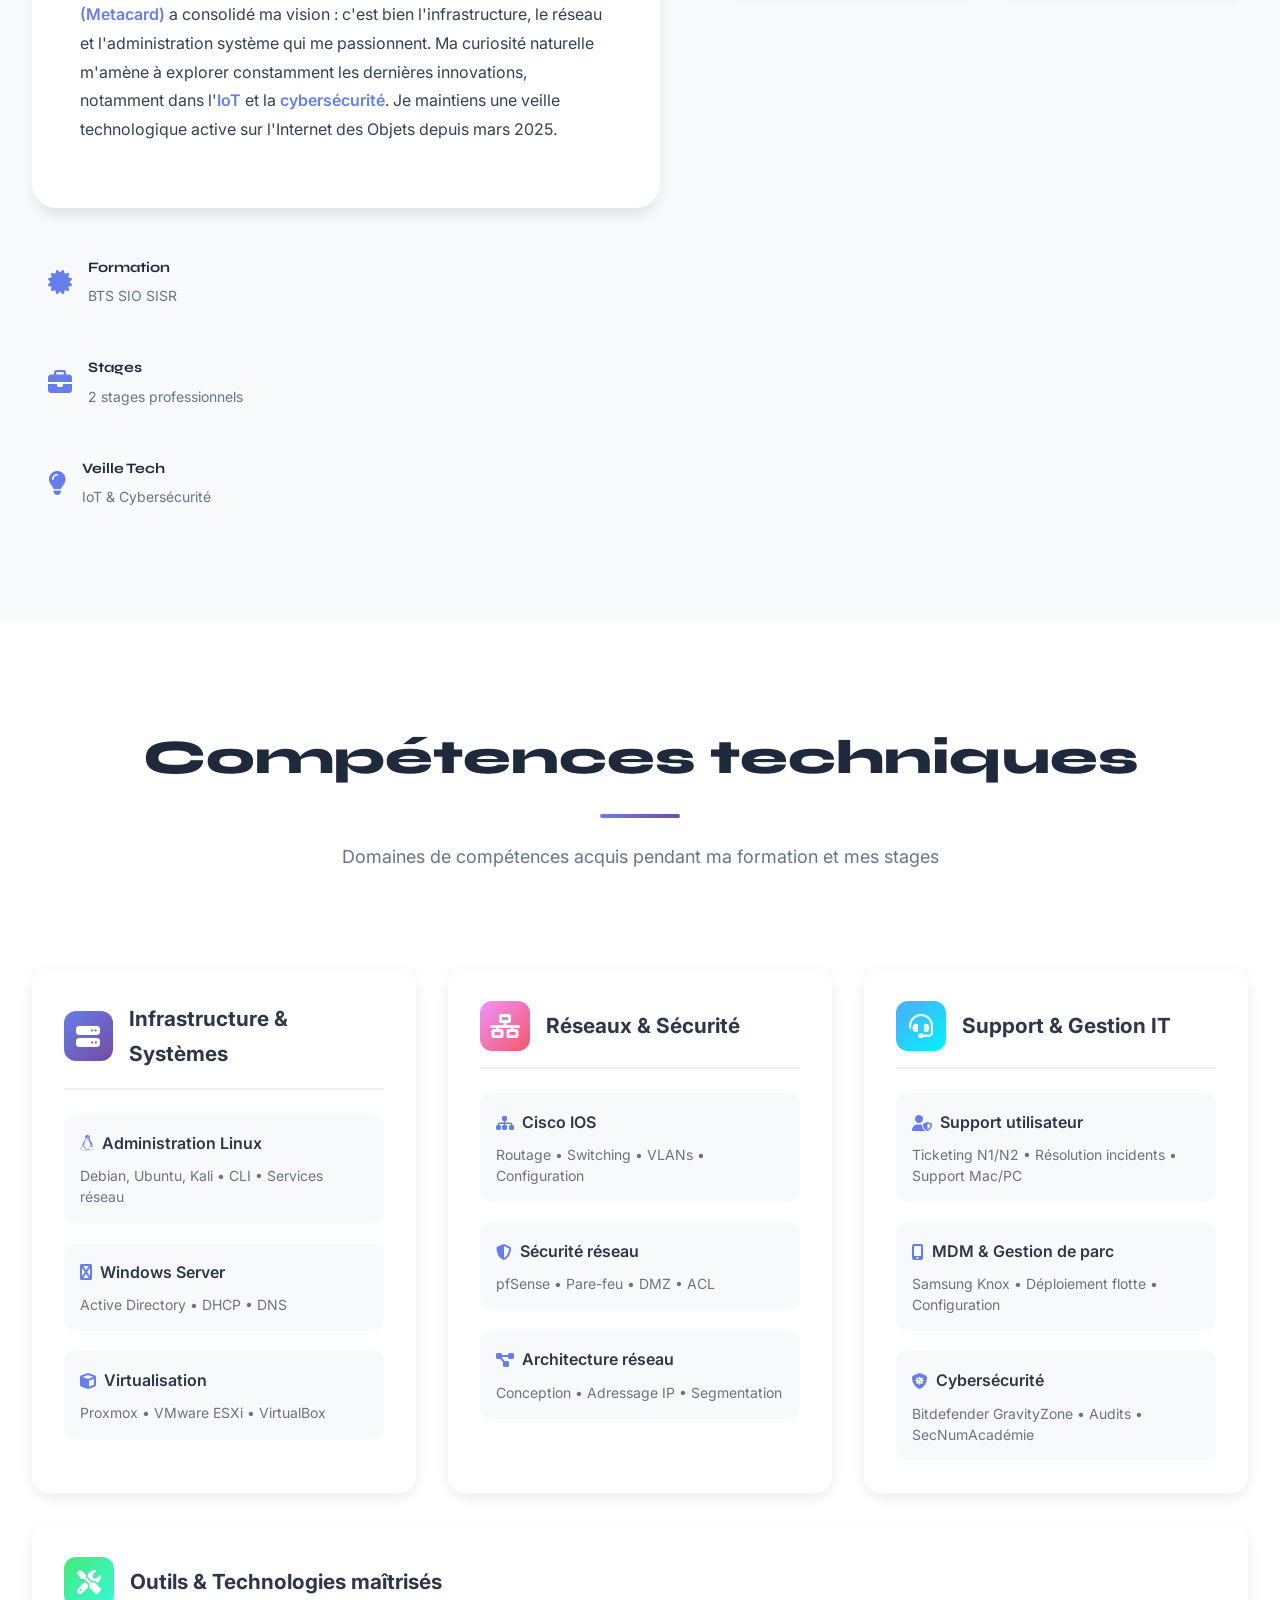
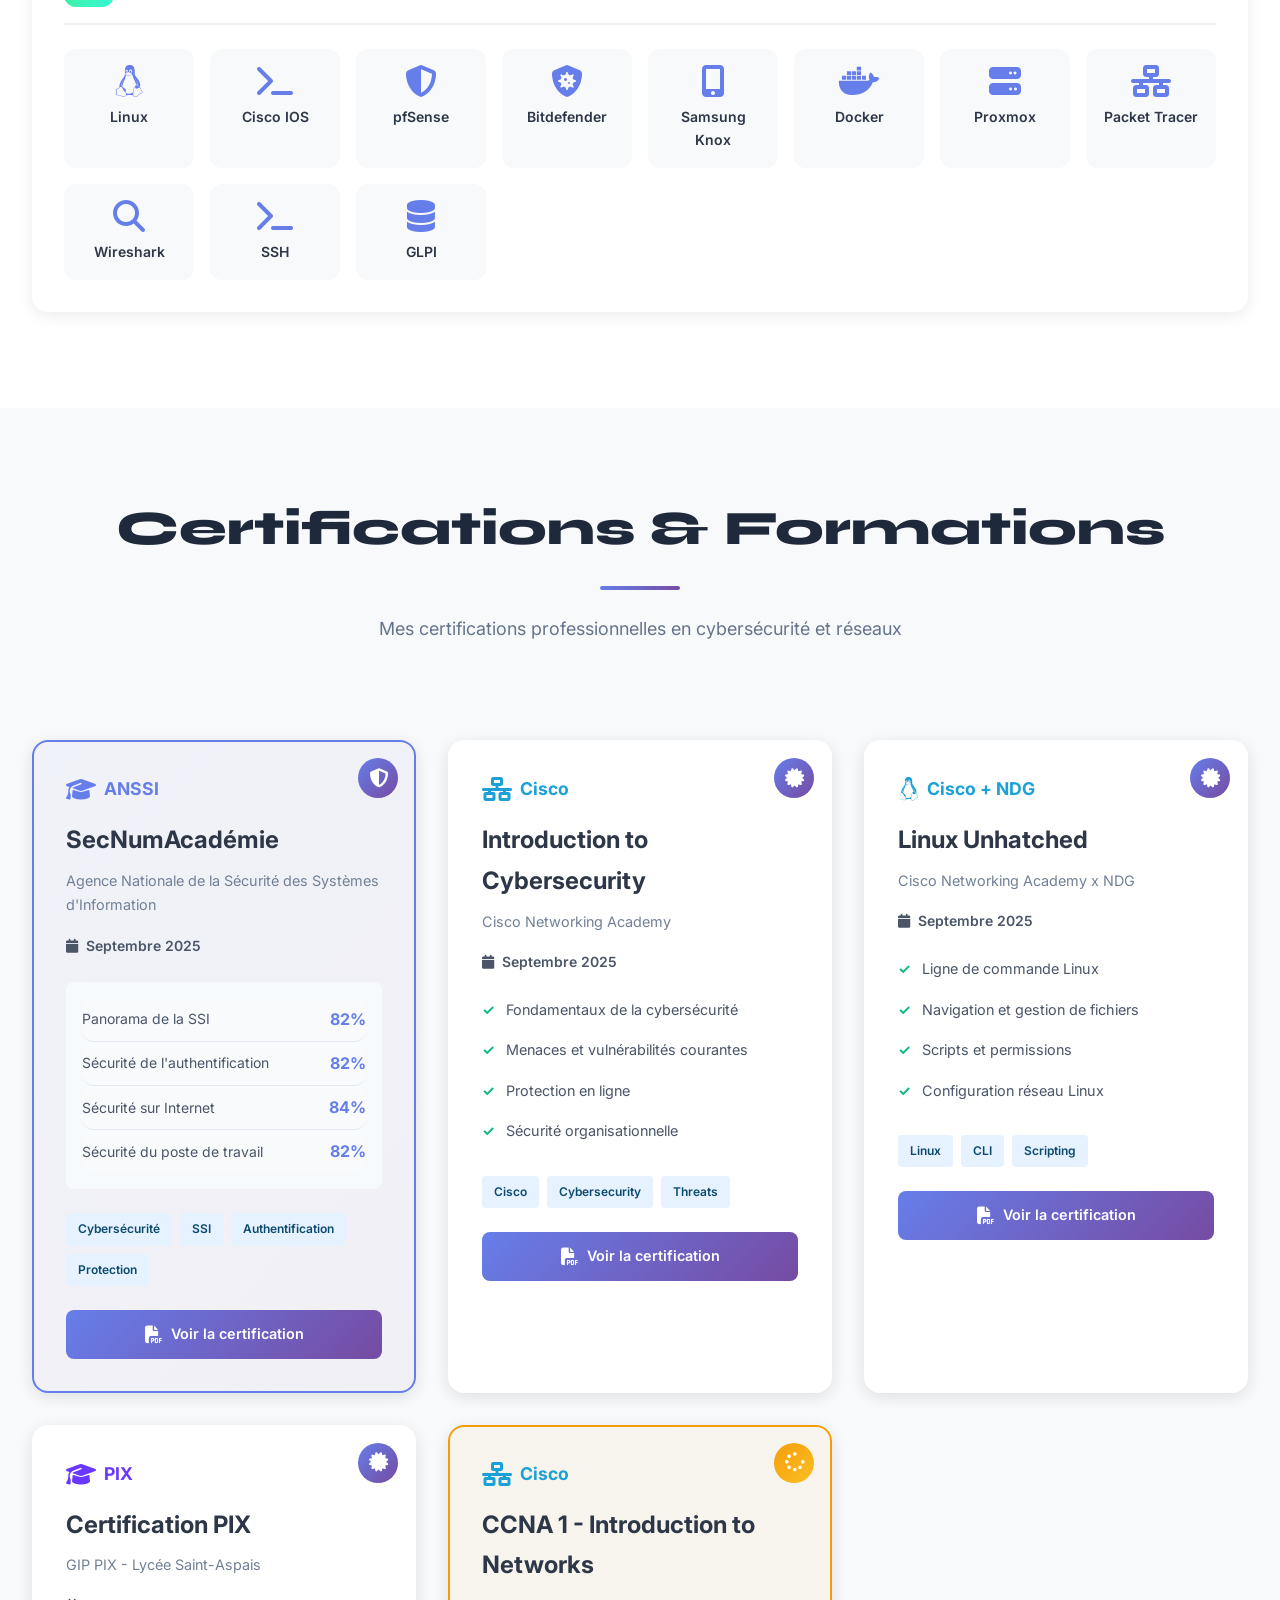
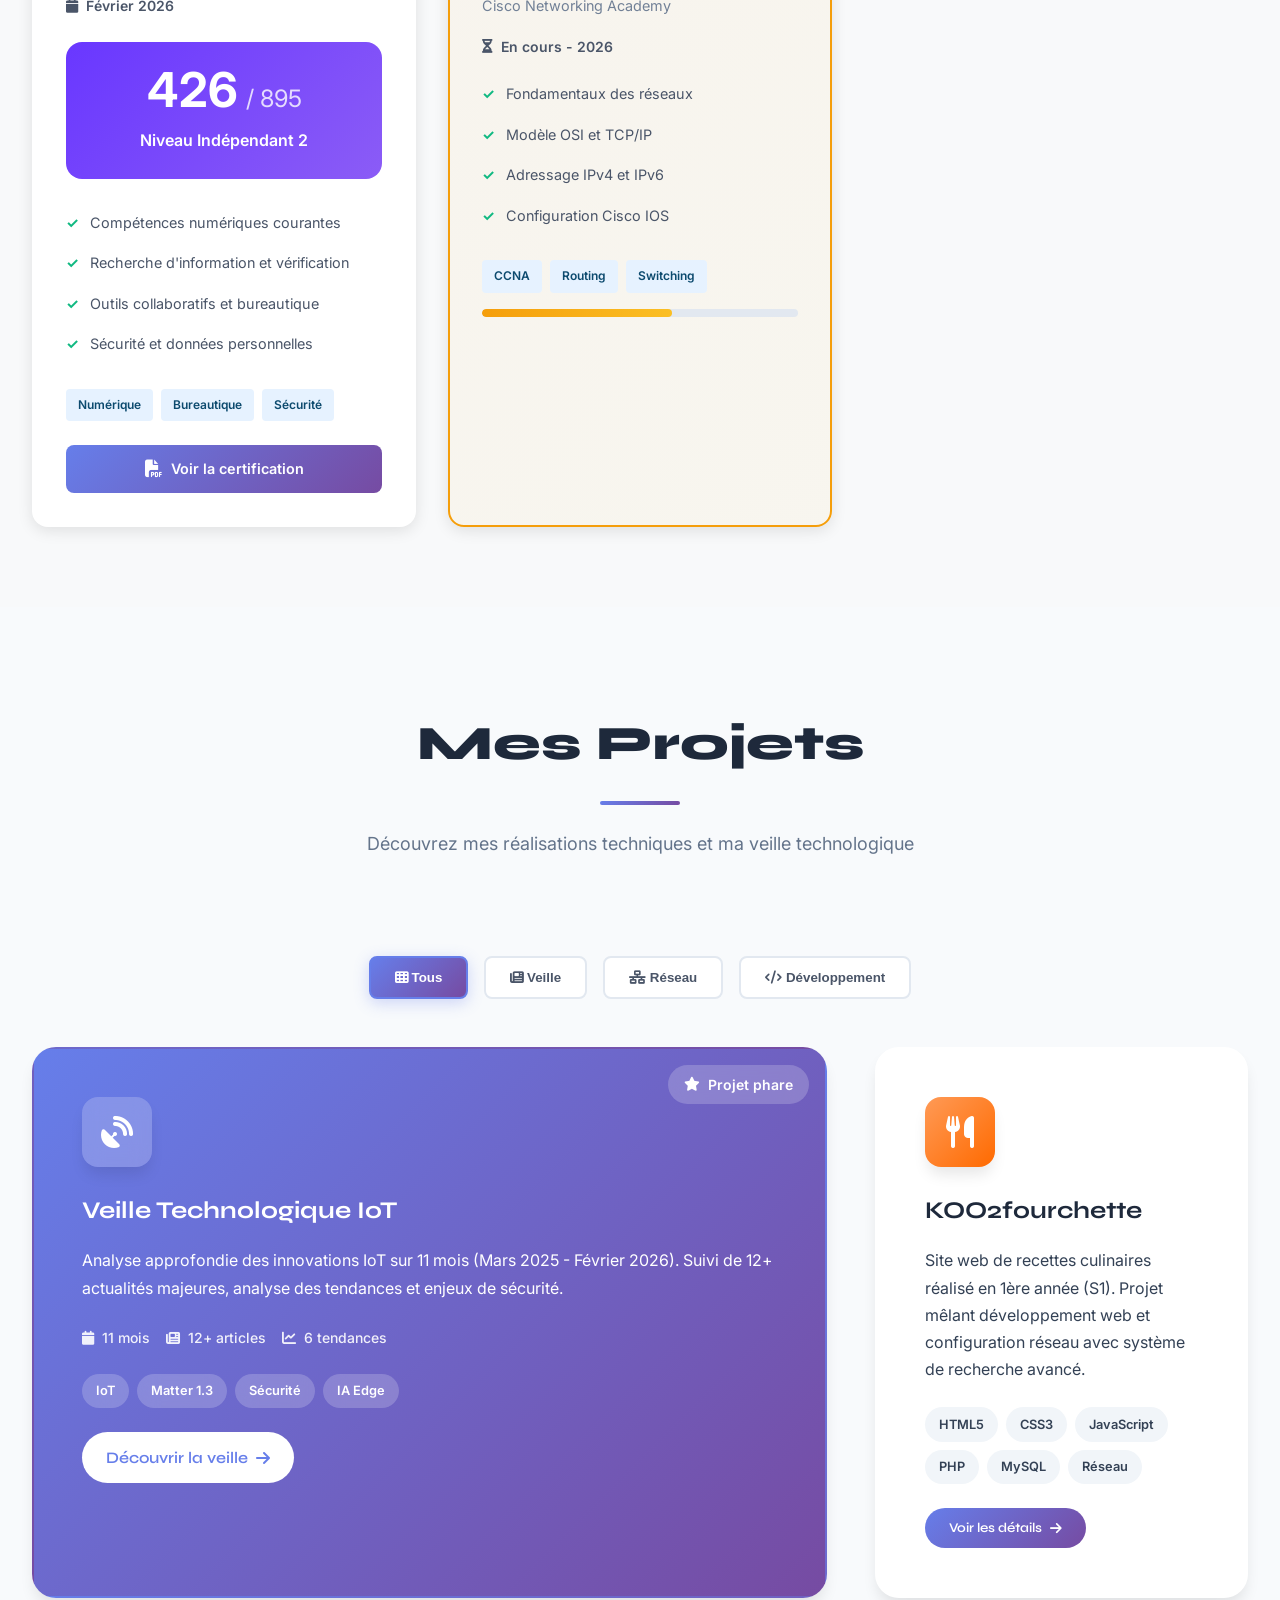
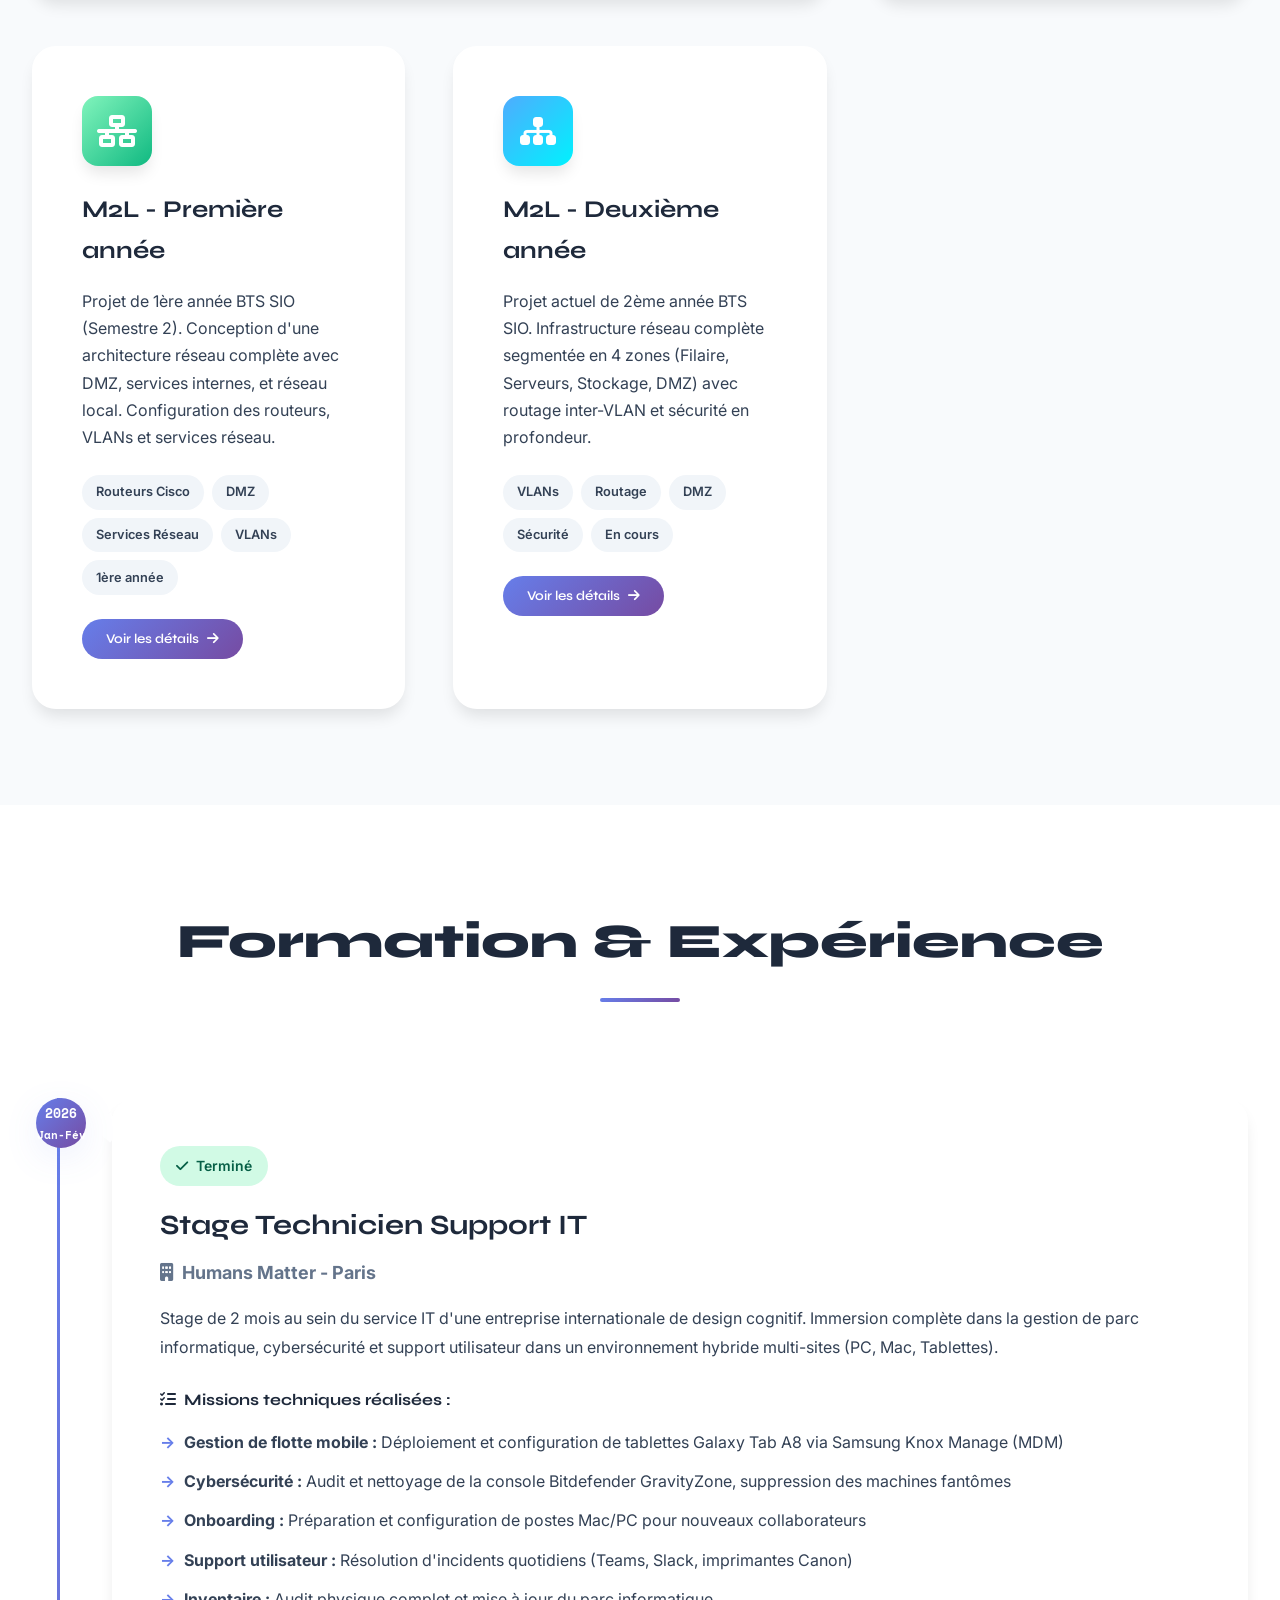
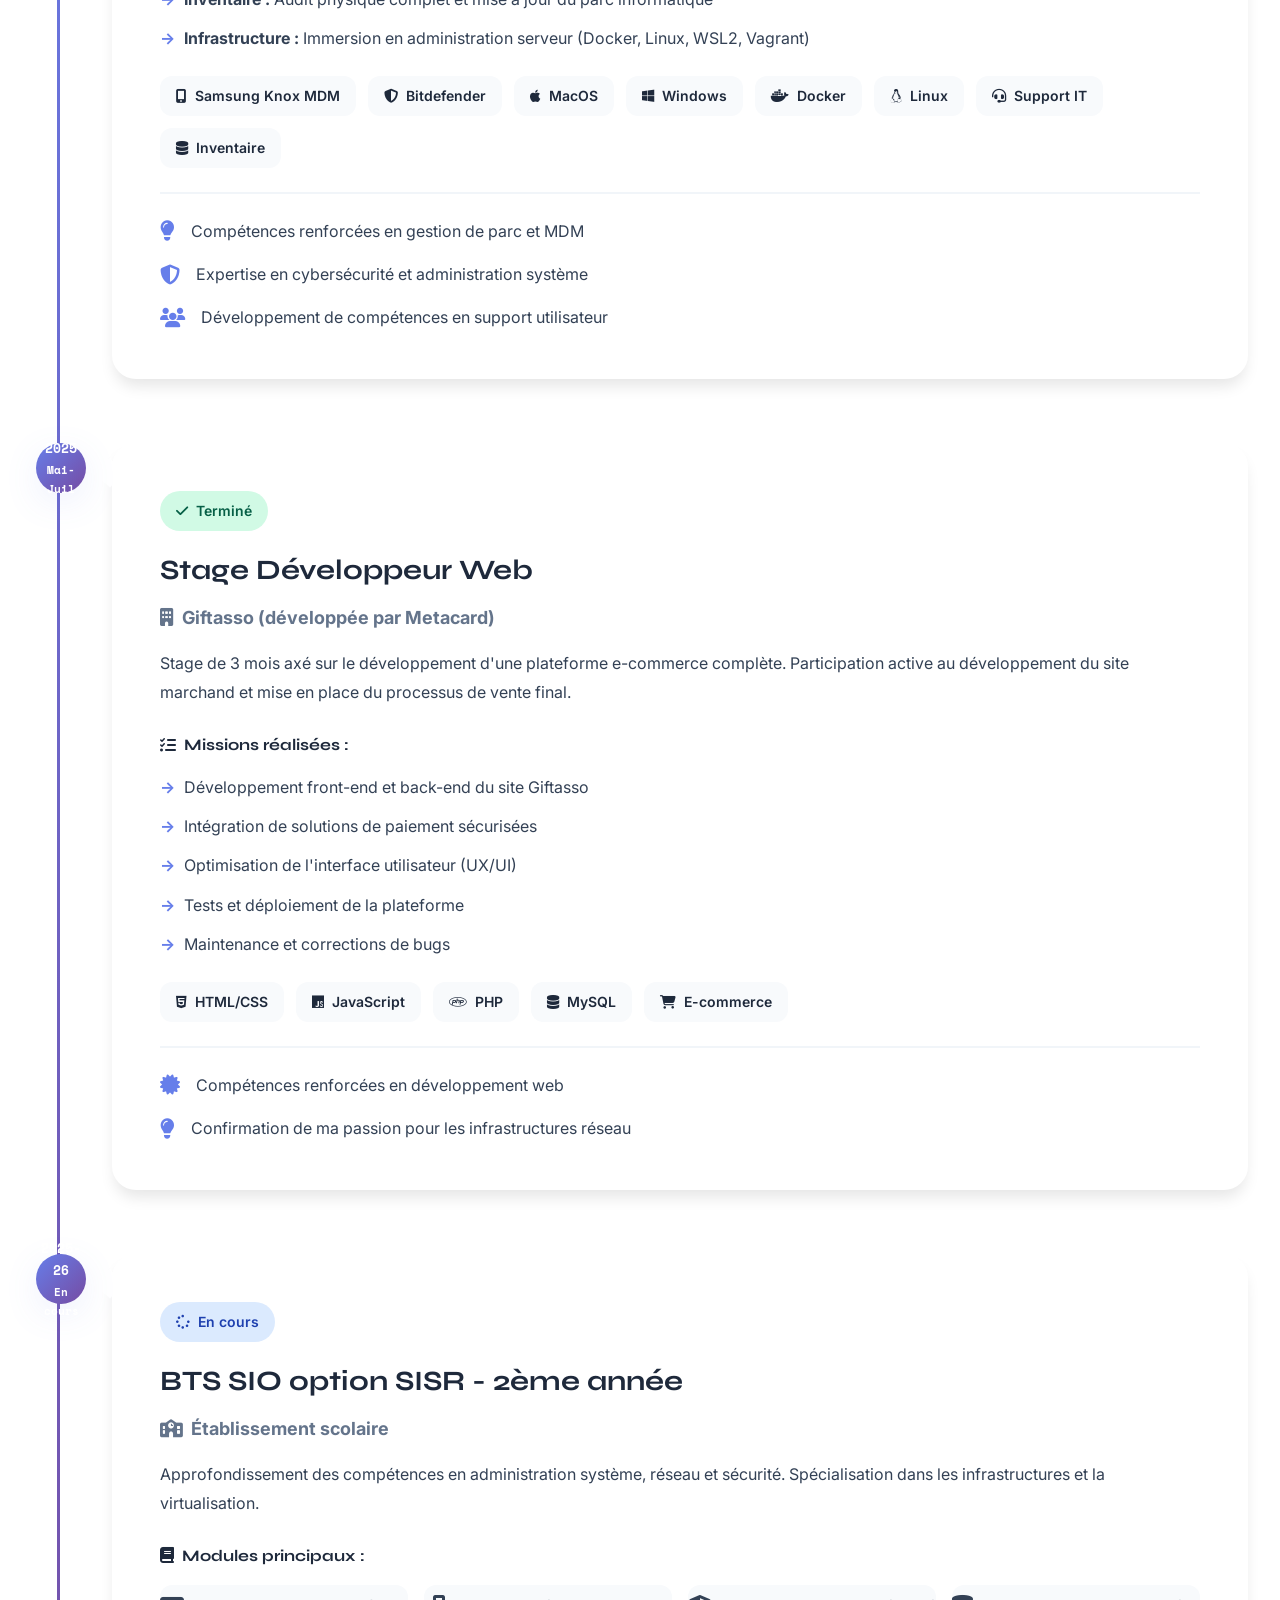
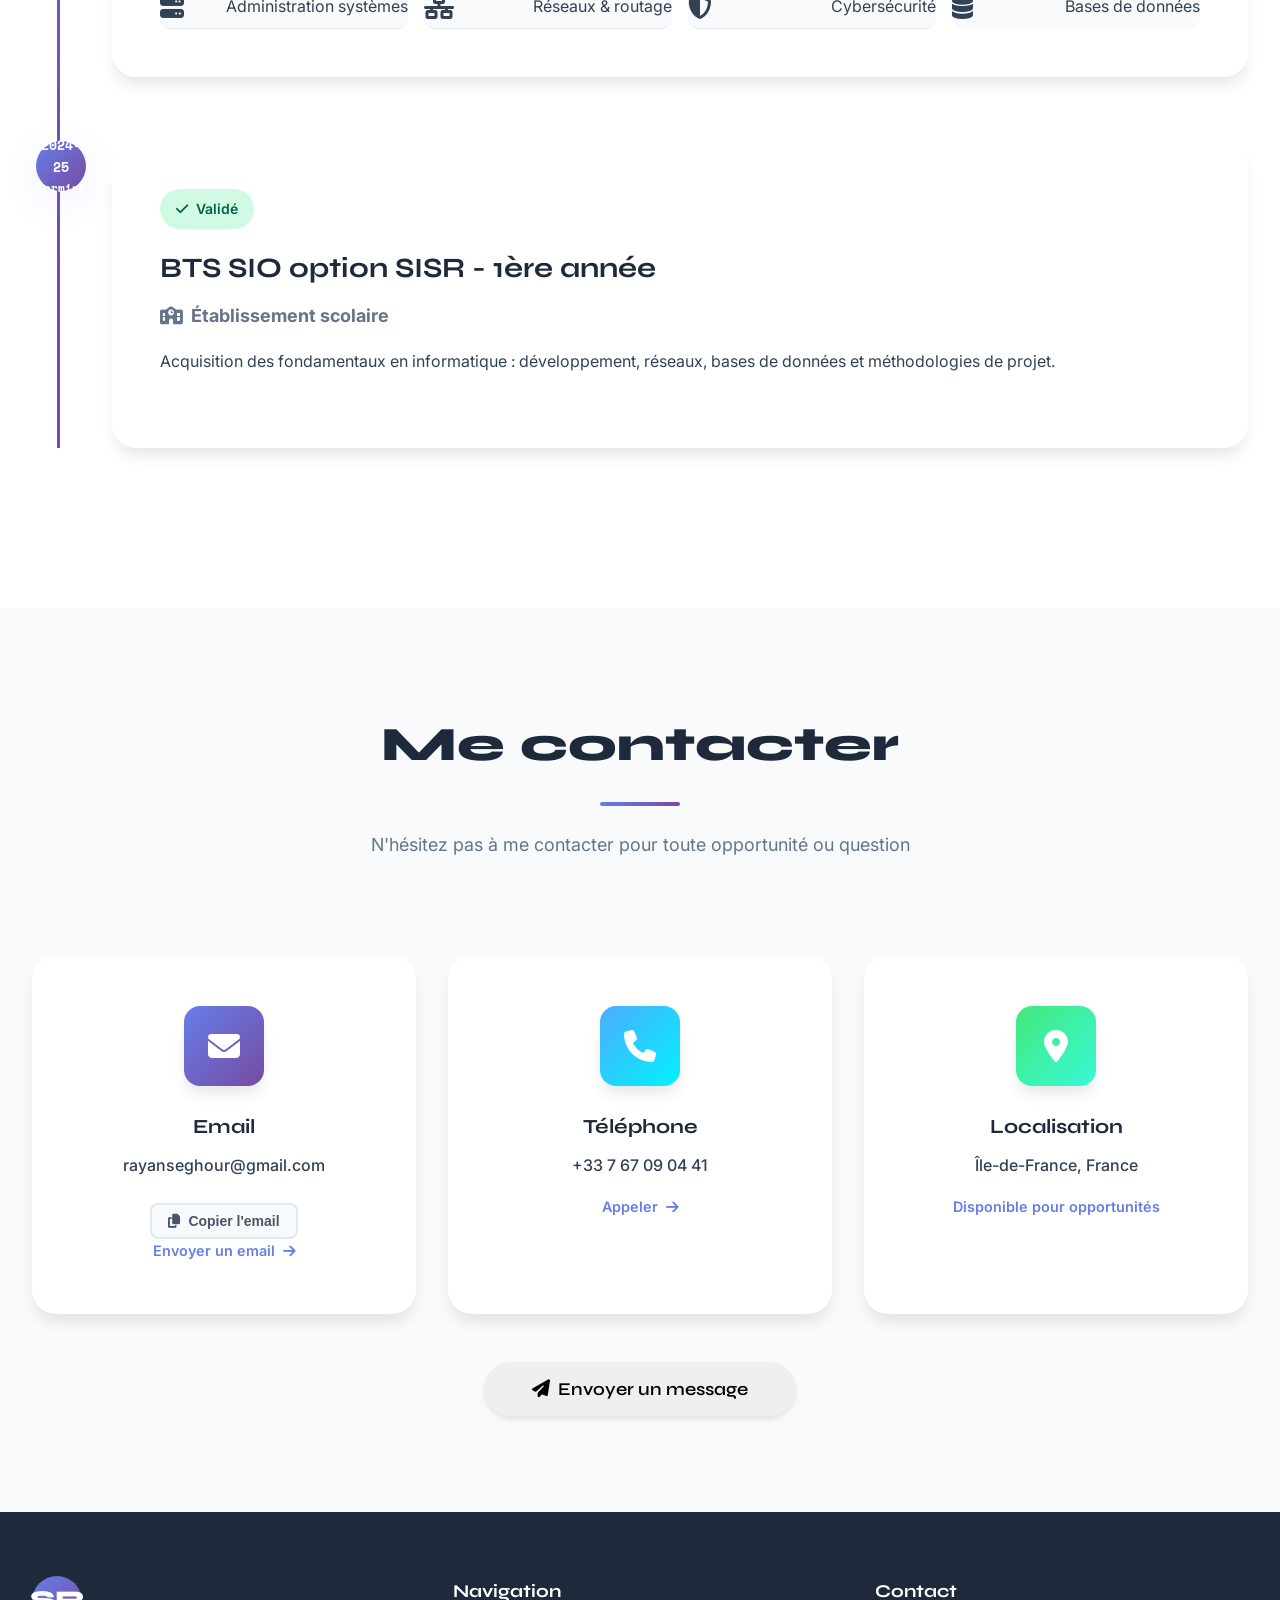
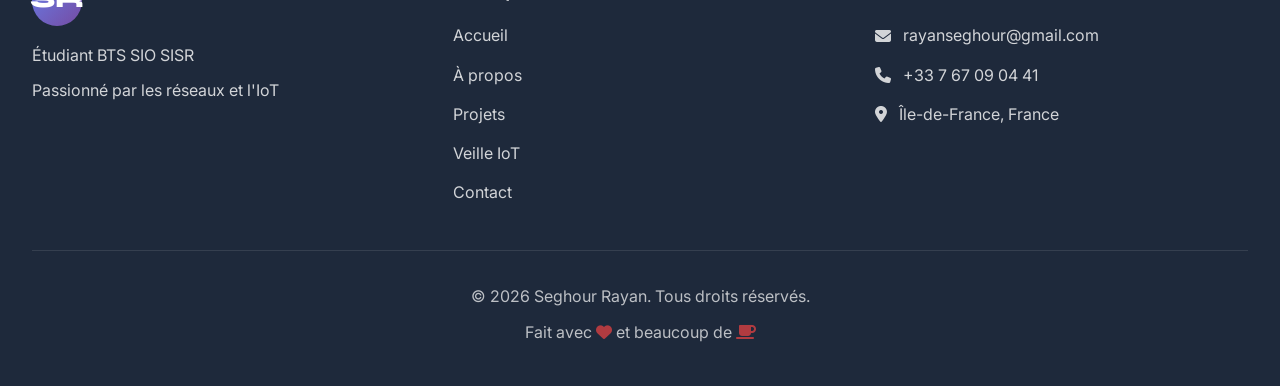
==== commit 1ac214b7: "Add files via upload" ====
--- a/index.html
+++ b/index.html
@@ -115,7 +115,7 @@
                         <i class="fas fa-certificate"></i>
                     </div>
                     <div class="stat-info">
-                        <h3 class="counter" data-target="4">0</h3>
+                        <h3 class="counter" data-target="5">0</h3>
                         <p>Certifications</p>
                     </div>
                 </div>
@@ -513,6 +513,47 @@
                     </div>
                     
                     <a href="Certification_Cisco_Linux.pdf" target="_blank" class="cert-view-btn">
+                        <i class="fas fa-file-pdf"></i> Voir la certification
+                    </a>
+                </div>
+
+                <!-- Certification PIX -->
+                <div class="certification-card" data-animate>
+                    <div class="cert-badge">
+                        <i class="fas fa-certificate"></i>
+                    </div>
+                    <div class="cert-logo" style="color: #6937FF;">
+                        <i class="fas fa-graduation-cap"></i>
+                        <span>PIX</span>
+                    </div>
+                    <h3 class="cert-title">Certification PIX</h3>
+                    <p class="cert-issuer">GIP PIX - Lycée Saint-Aspais</p>
+                    <p class="cert-date"><i class="fas fa-calendar"></i> Février 2026</p>
+                    
+                    <div class="pix-score">
+                        <div class="pix-score-display">
+                            <span class="pix-points">426</span>
+                            <span class="pix-max">/ 895</span>
+                        </div>
+                        <div class="pix-level">Niveau Indépendant 2</div>
+                    </div>
+                    
+                    <div class="cert-description">
+                        <ul>
+                            <li>Compétences numériques courantes</li>
+                            <li>Recherche d'information et vérification</li>
+                            <li>Outils collaboratifs et bureautique</li>
+                            <li>Sécurité et données personnelles</li>
+                        </ul>
+                    </div>
+                    
+                    <div class="cert-skills">
+                        <span class="cert-tag">Numérique</span>
+                        <span class="cert-tag">Bureautique</span>
+                        <span class="cert-tag">Sécurité</span>
+                    </div>
+                    
+                    <a href="Certification_PIX.pdf" target="_blank" class="cert-view-btn">
                         <i class="fas fa-file-pdf"></i> Voir la certification
                     </a>
                 </div>
--- a/styles-pro.css
+++ b/styles-pro.css
@@ -804,6 +804,56 @@
     font-size: 1.1rem;
 }
 
+/* Score PIX */
+.pix-score {
+    background: linear-gradient(135deg, #6937FF 0%, #8B5CF6 100%);
+    border-radius: 1rem;
+    padding: 1.5rem;
+    margin: 1.5rem 0;
+    text-align: center;
+}
+
+.pix-score-display {
+    display: flex;
+    align-items: baseline;
+    justify-content: center;
+    gap: 0.5rem;
+    margin-bottom: 0.5rem;
+}
+
+.pix-points {
+    font-size: 3rem;
+    font-weight: 700;
+    color: white;
+    line-height: 1;
+}
+
+.pix-max {
+    font-size: 1.5rem;
+    color: rgba(255, 255, 255, 0.8);
+}
+
+.pix-level {
+    color: white;
+    font-weight: 600;
+    font-size: 1rem;
+}
+
+/* Correction alignement dates timeline */
+.timeline-date {
+    text-align: center;
+}
+
+.date-circle {
+    text-align: center;
+}
+
+.date-circle .year,
+.date-circle .period {
+    display: block;
+    text-align: center;
+}
+
 /* ========================================
    22. SYSTÈME DE COMPÉTENCES MODERNE
    ======================================== */
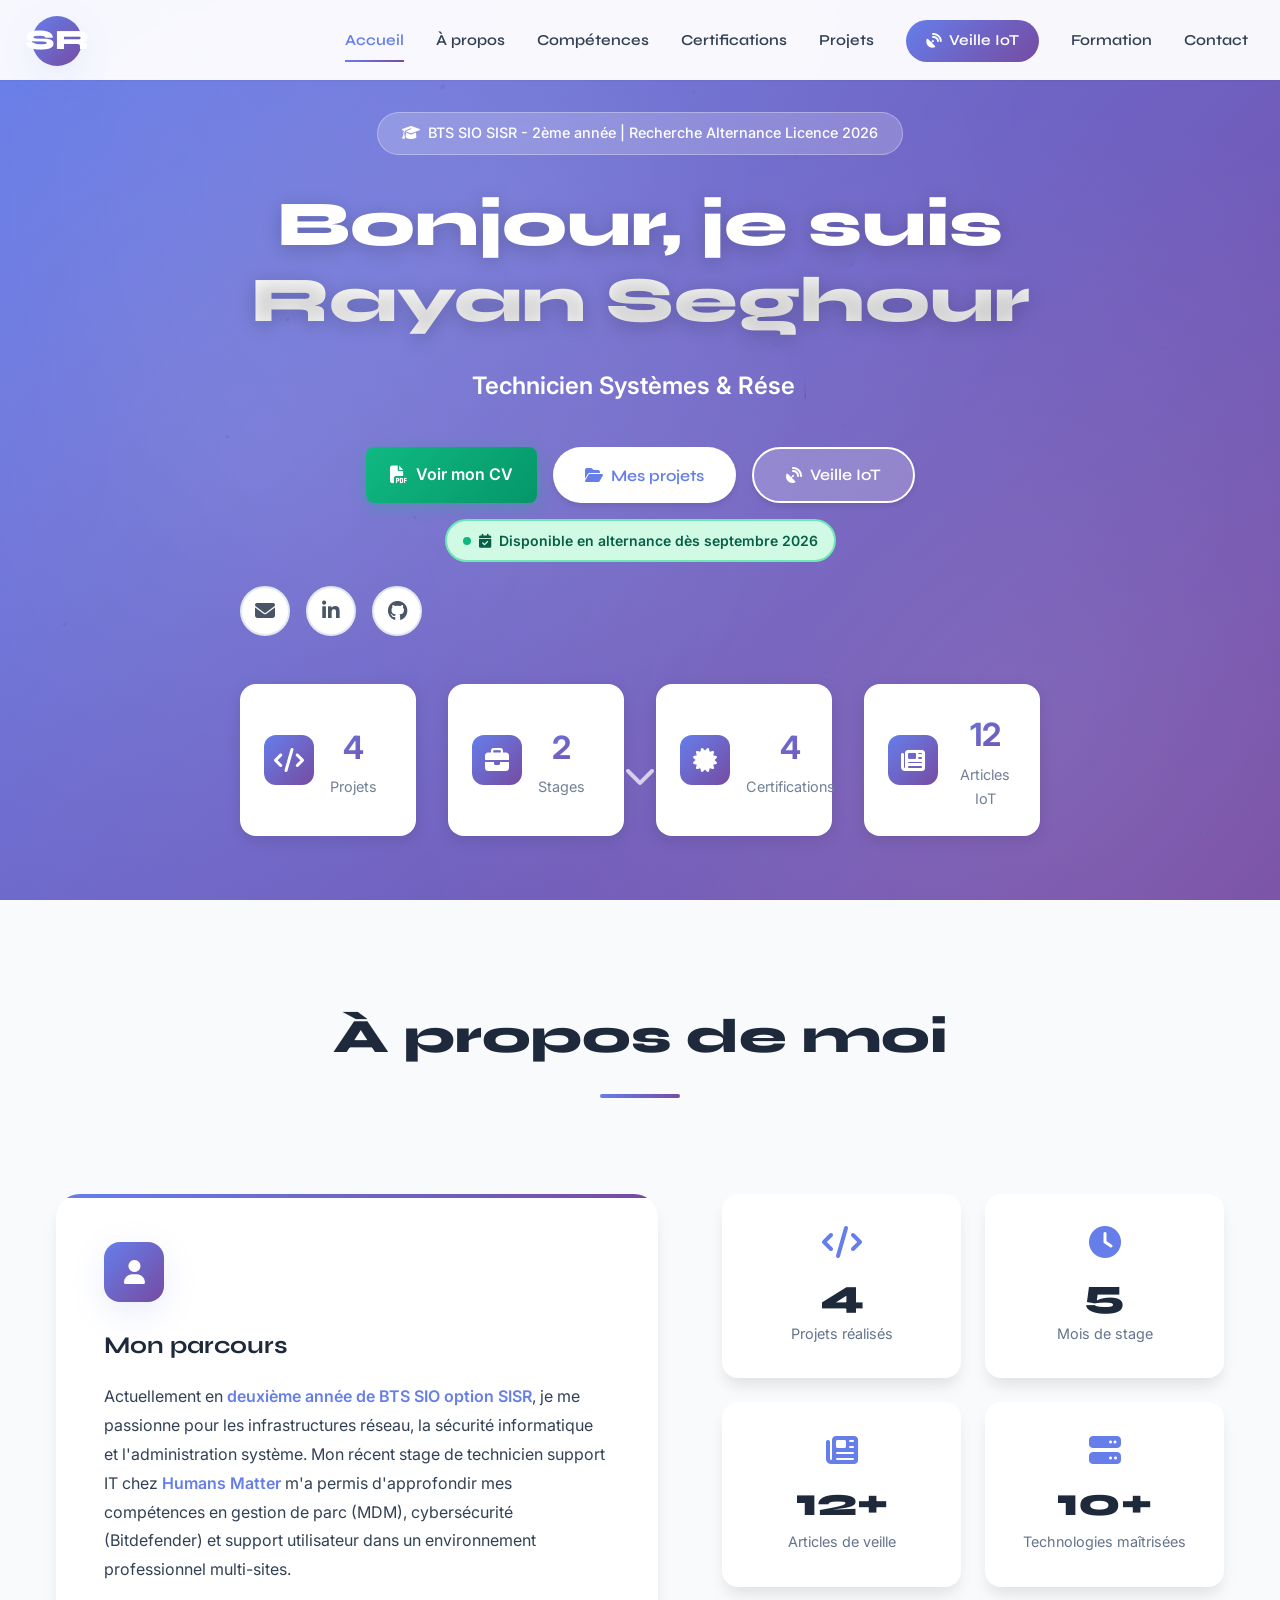
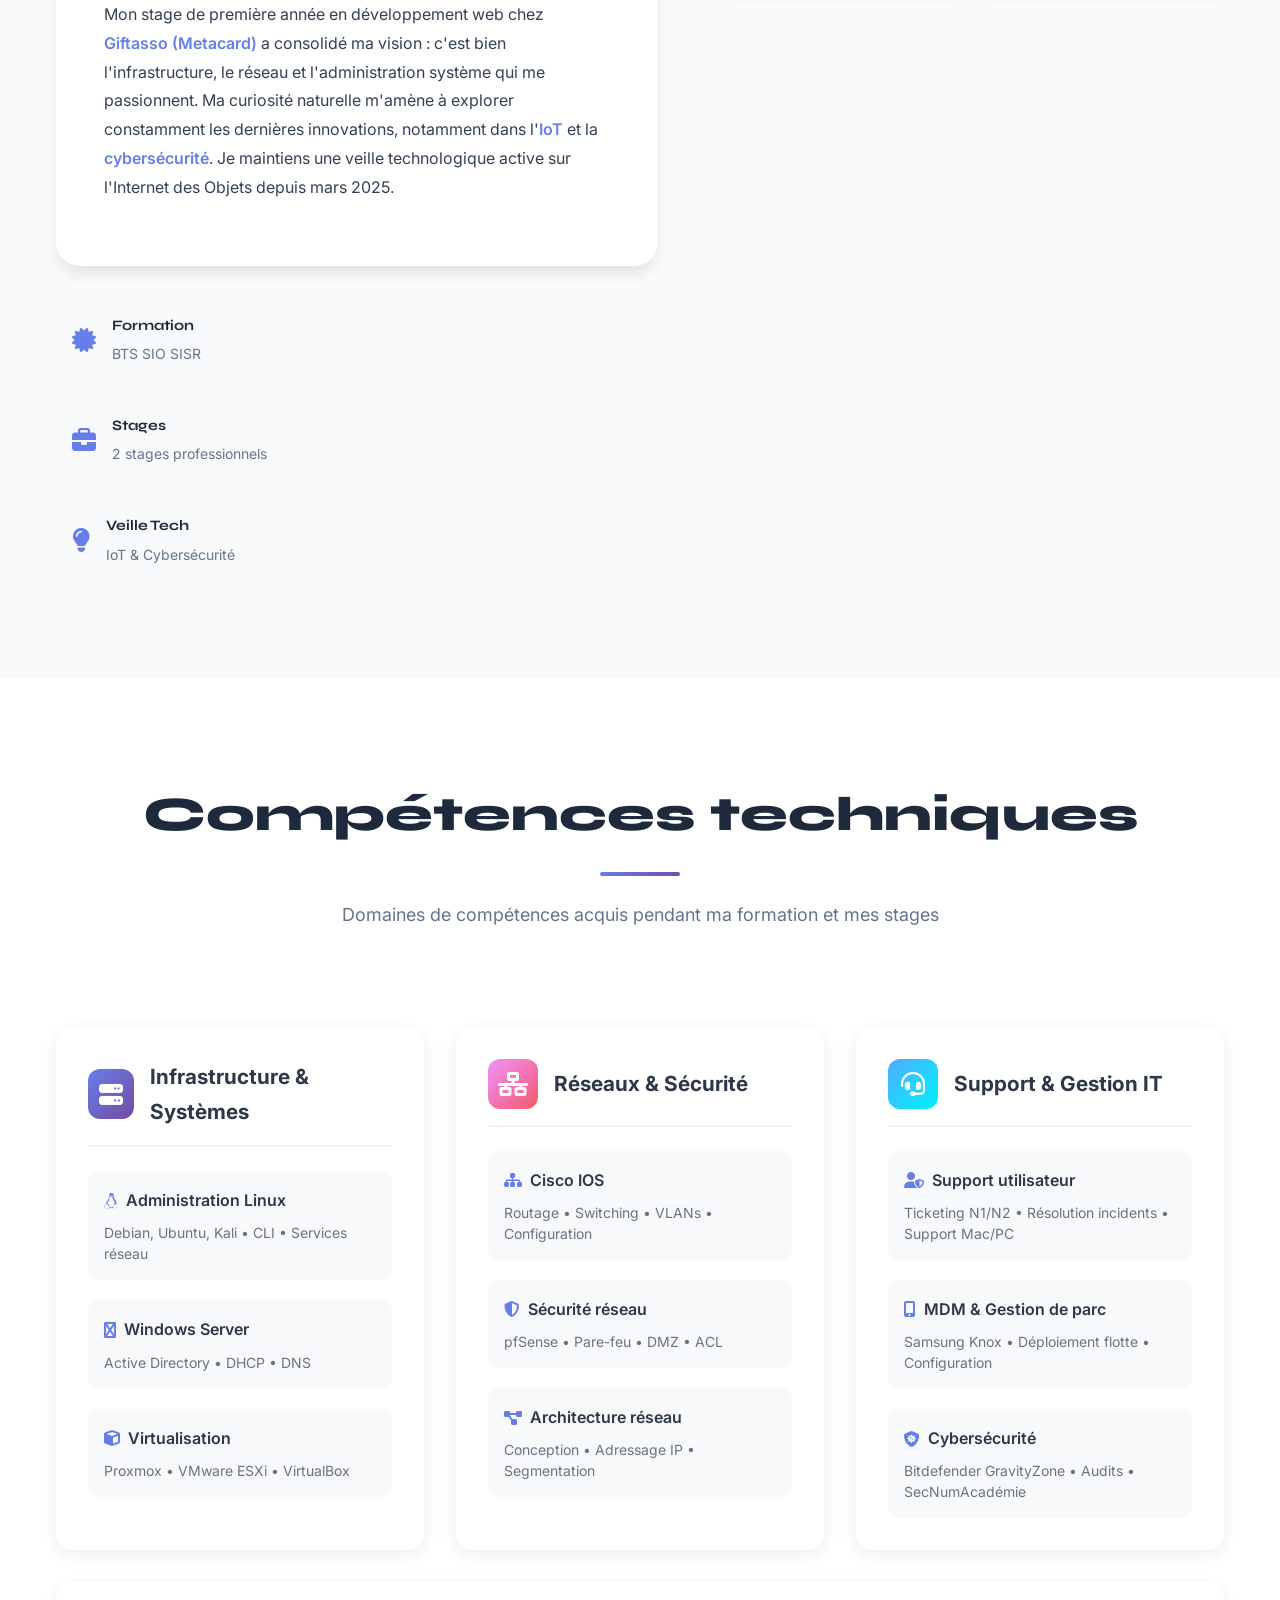
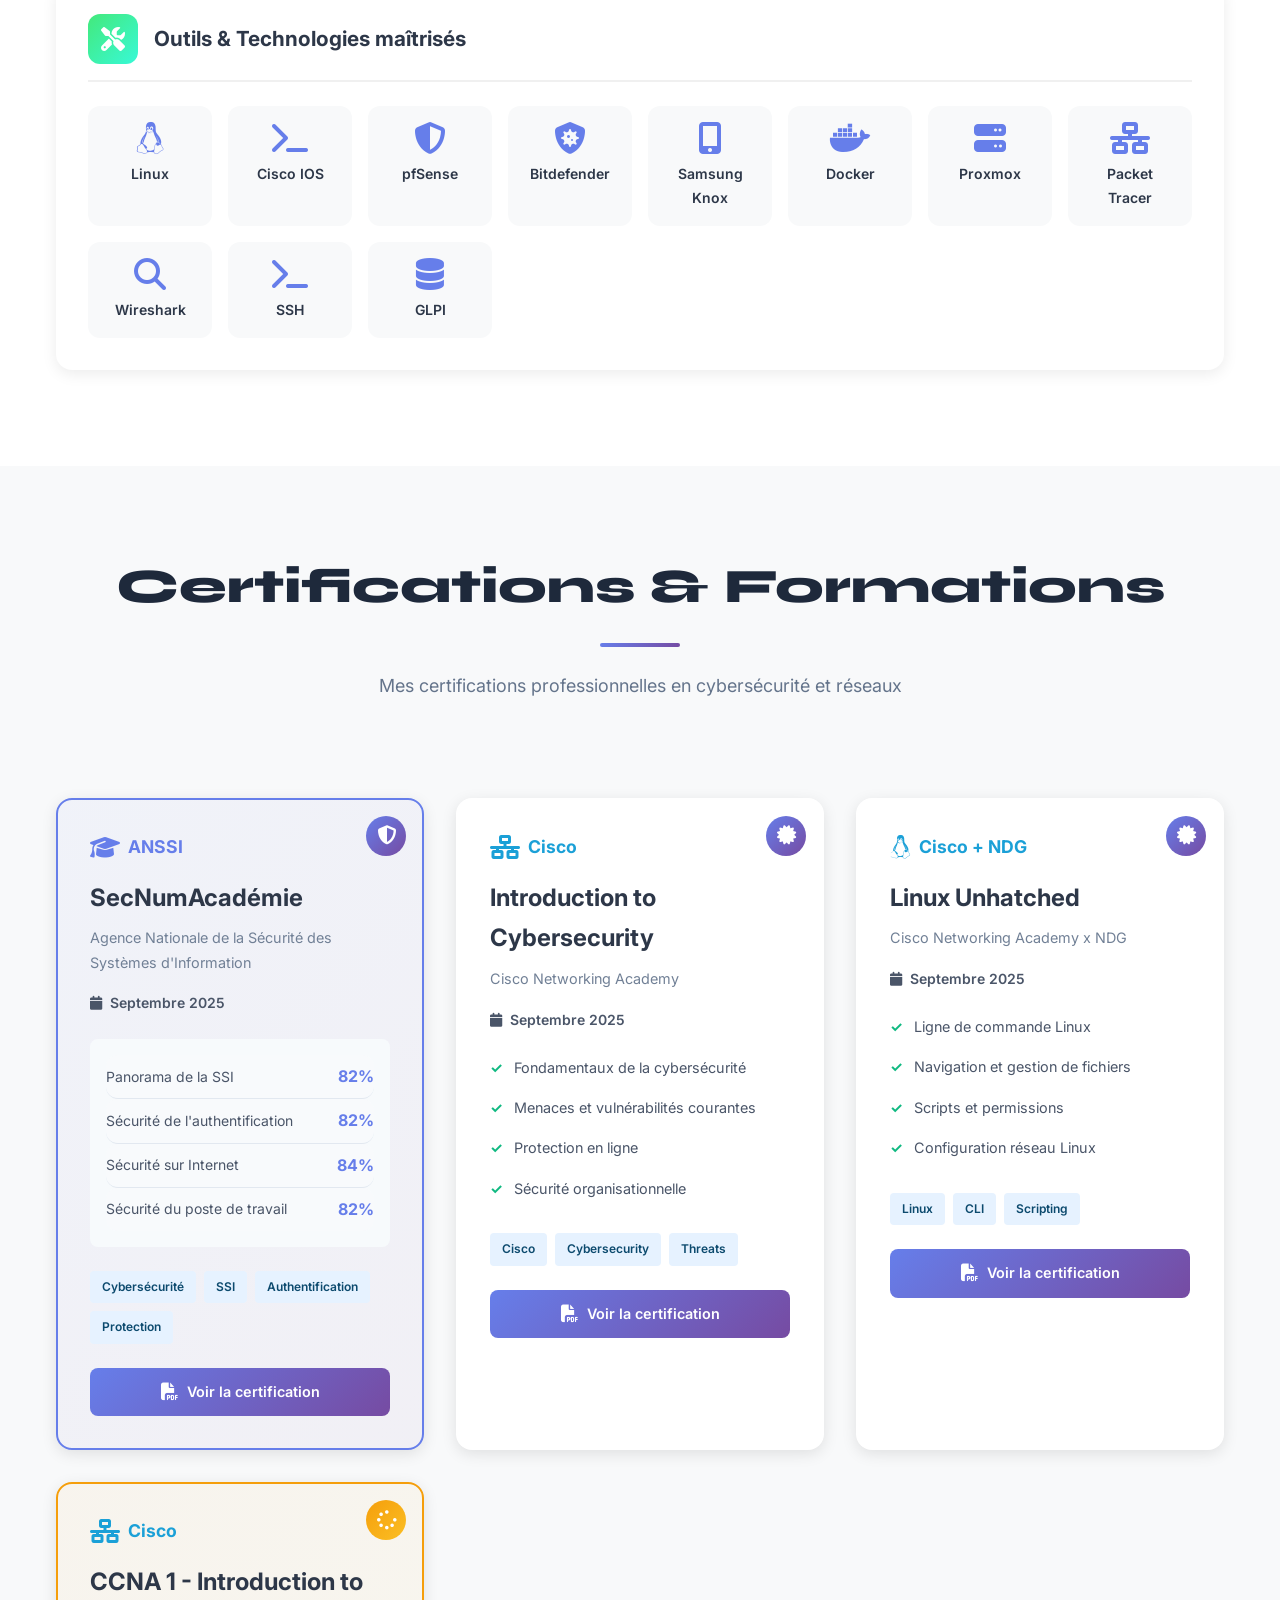
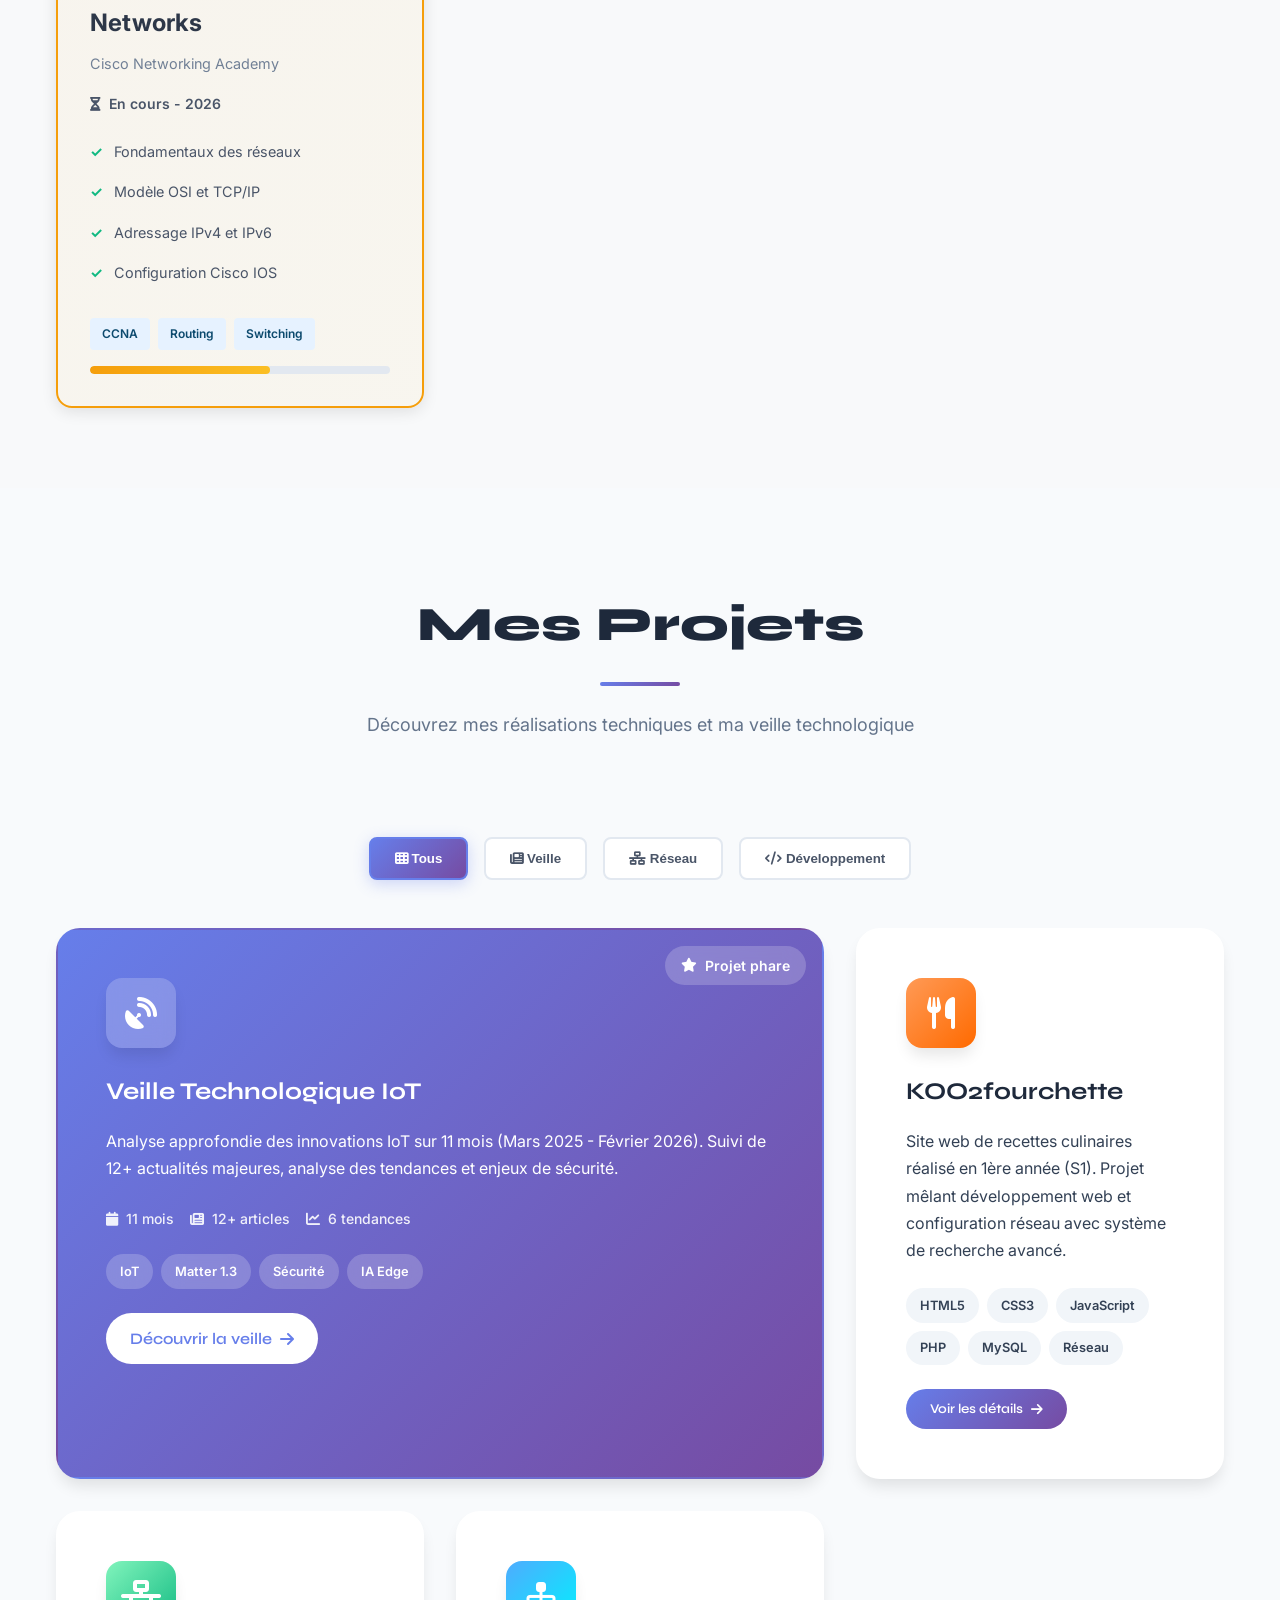
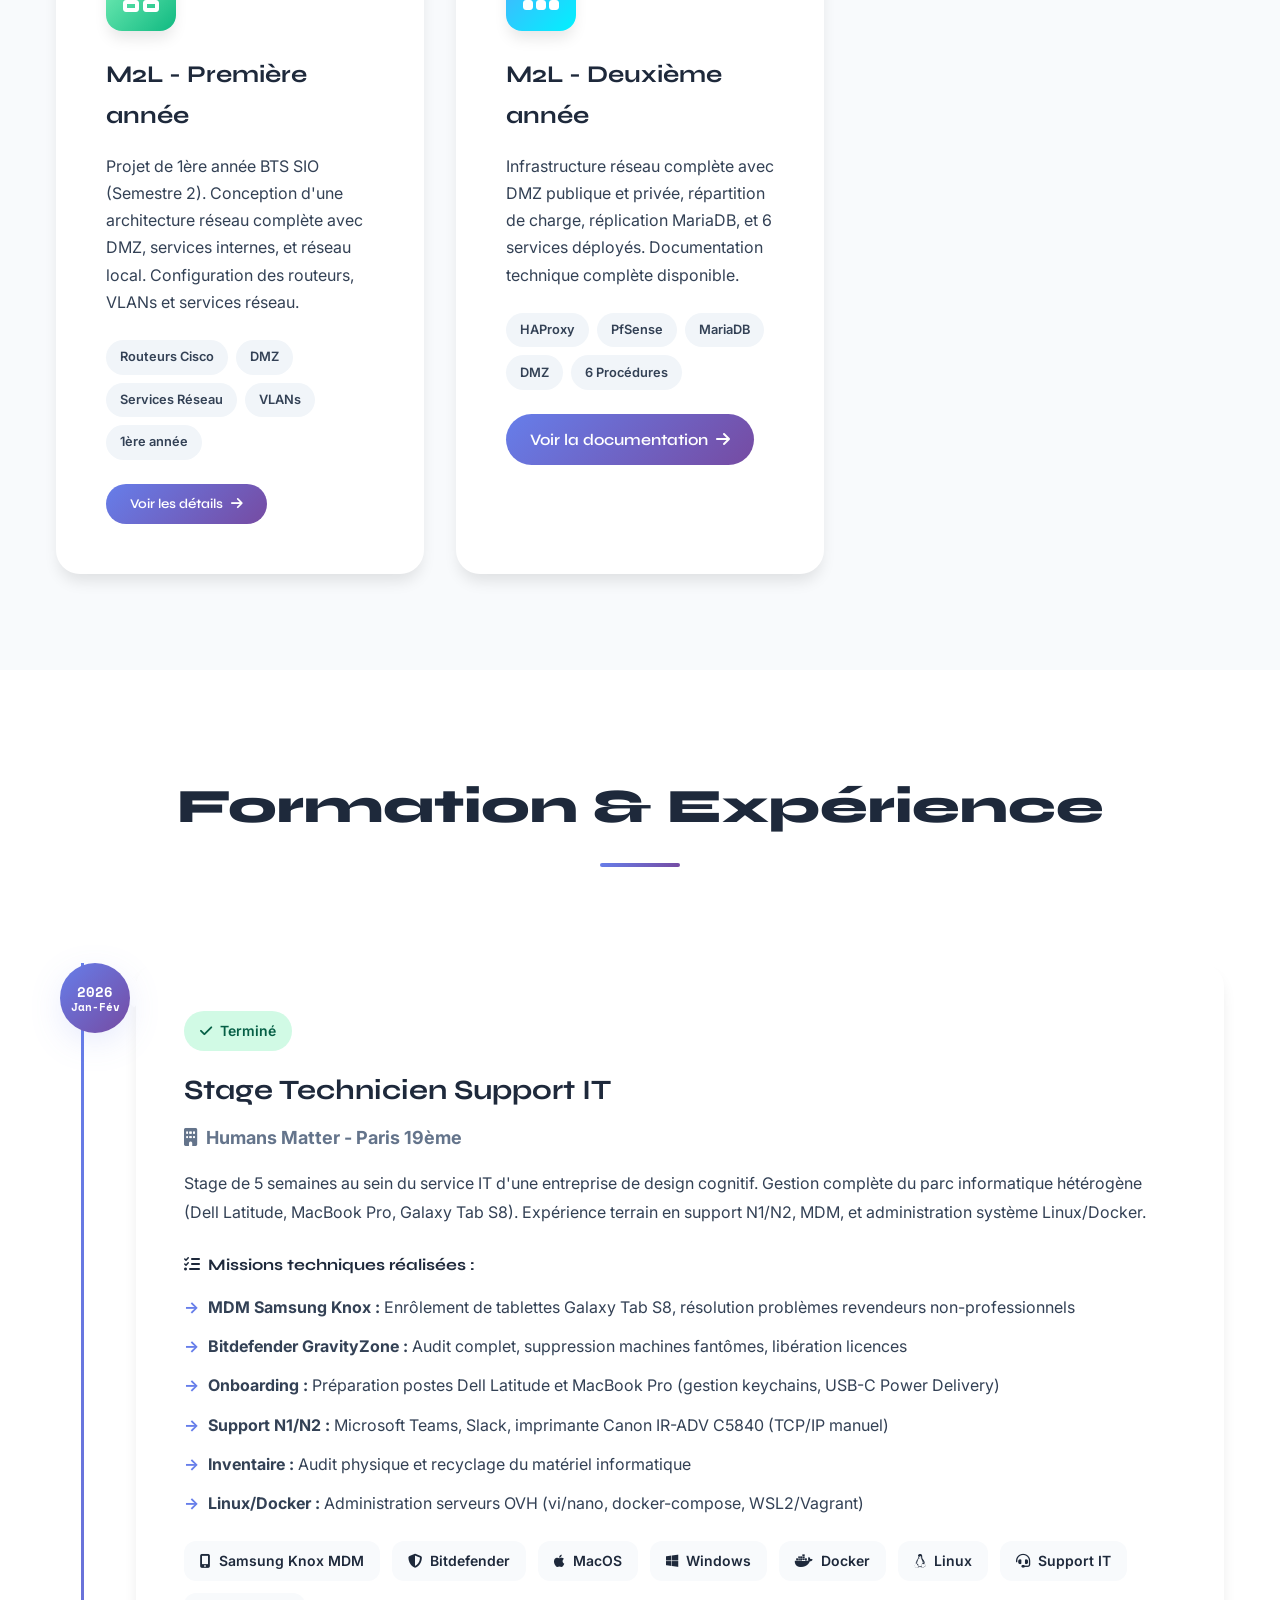
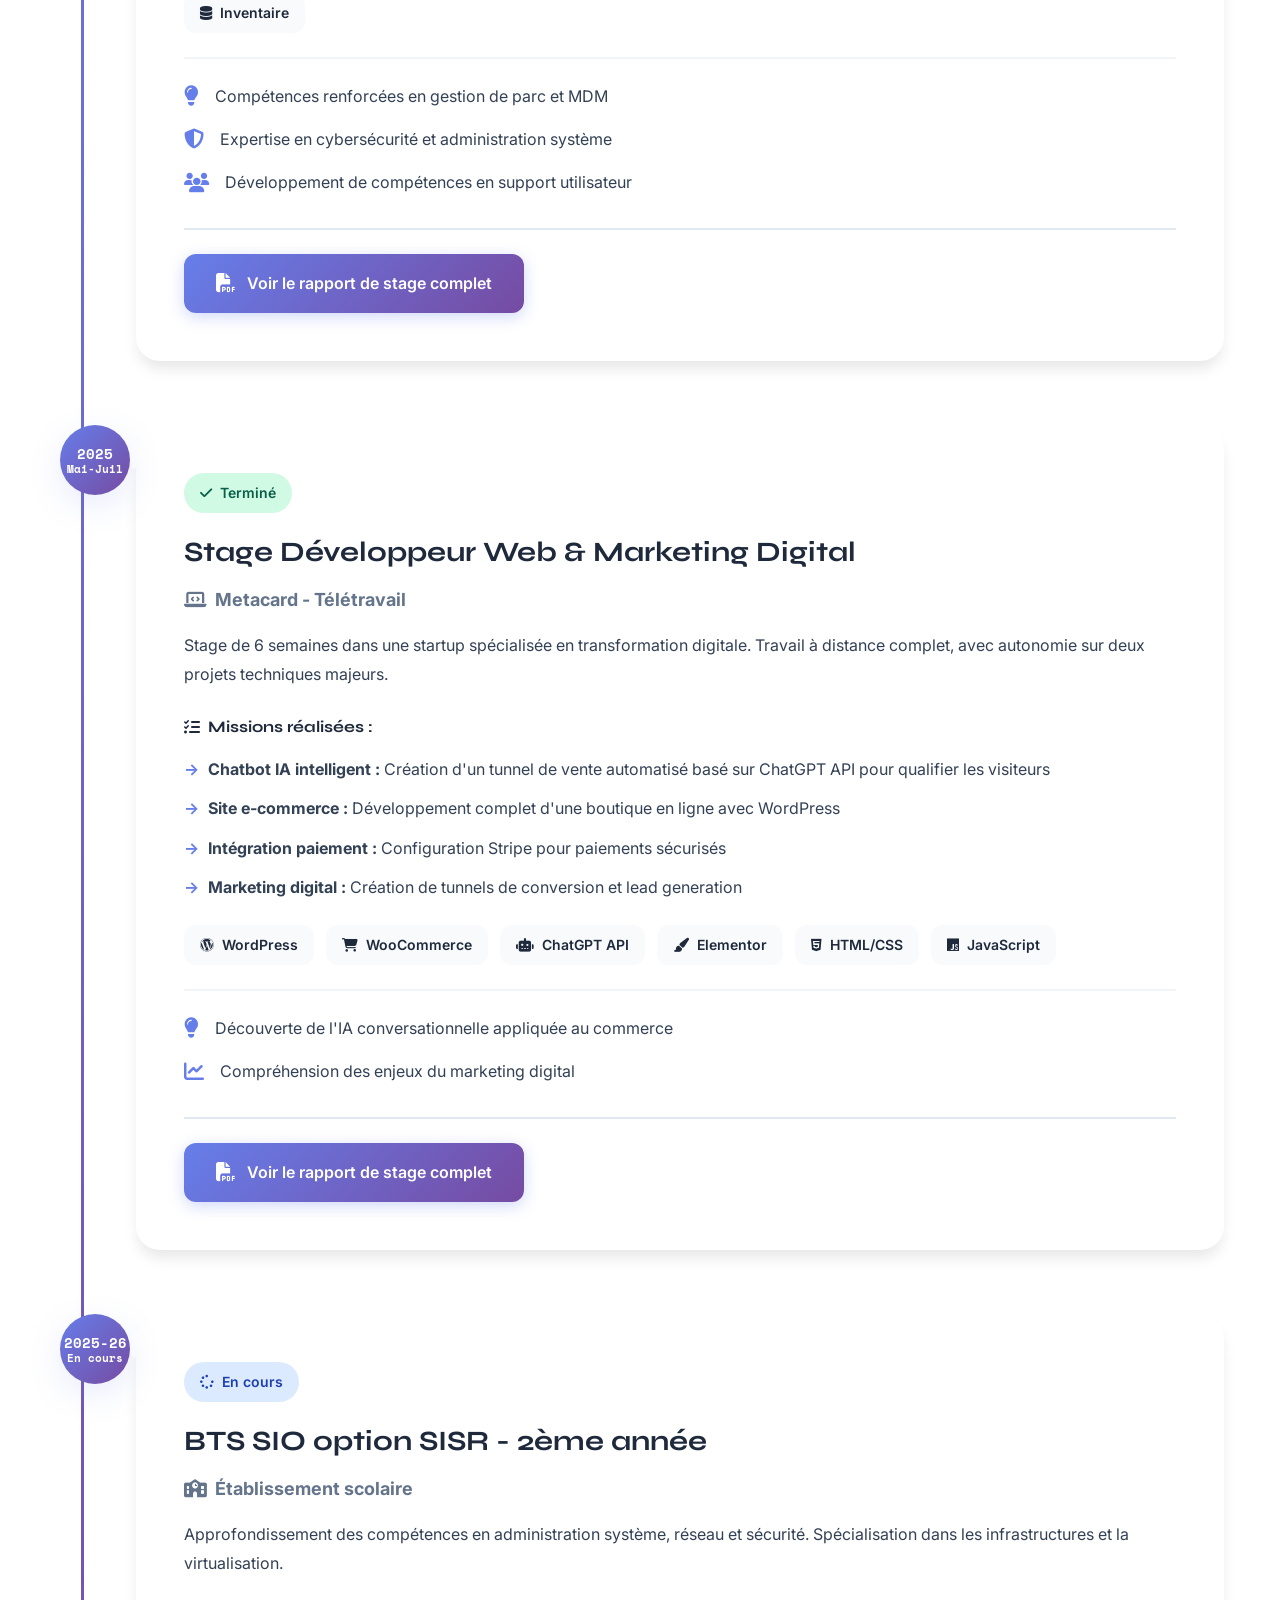
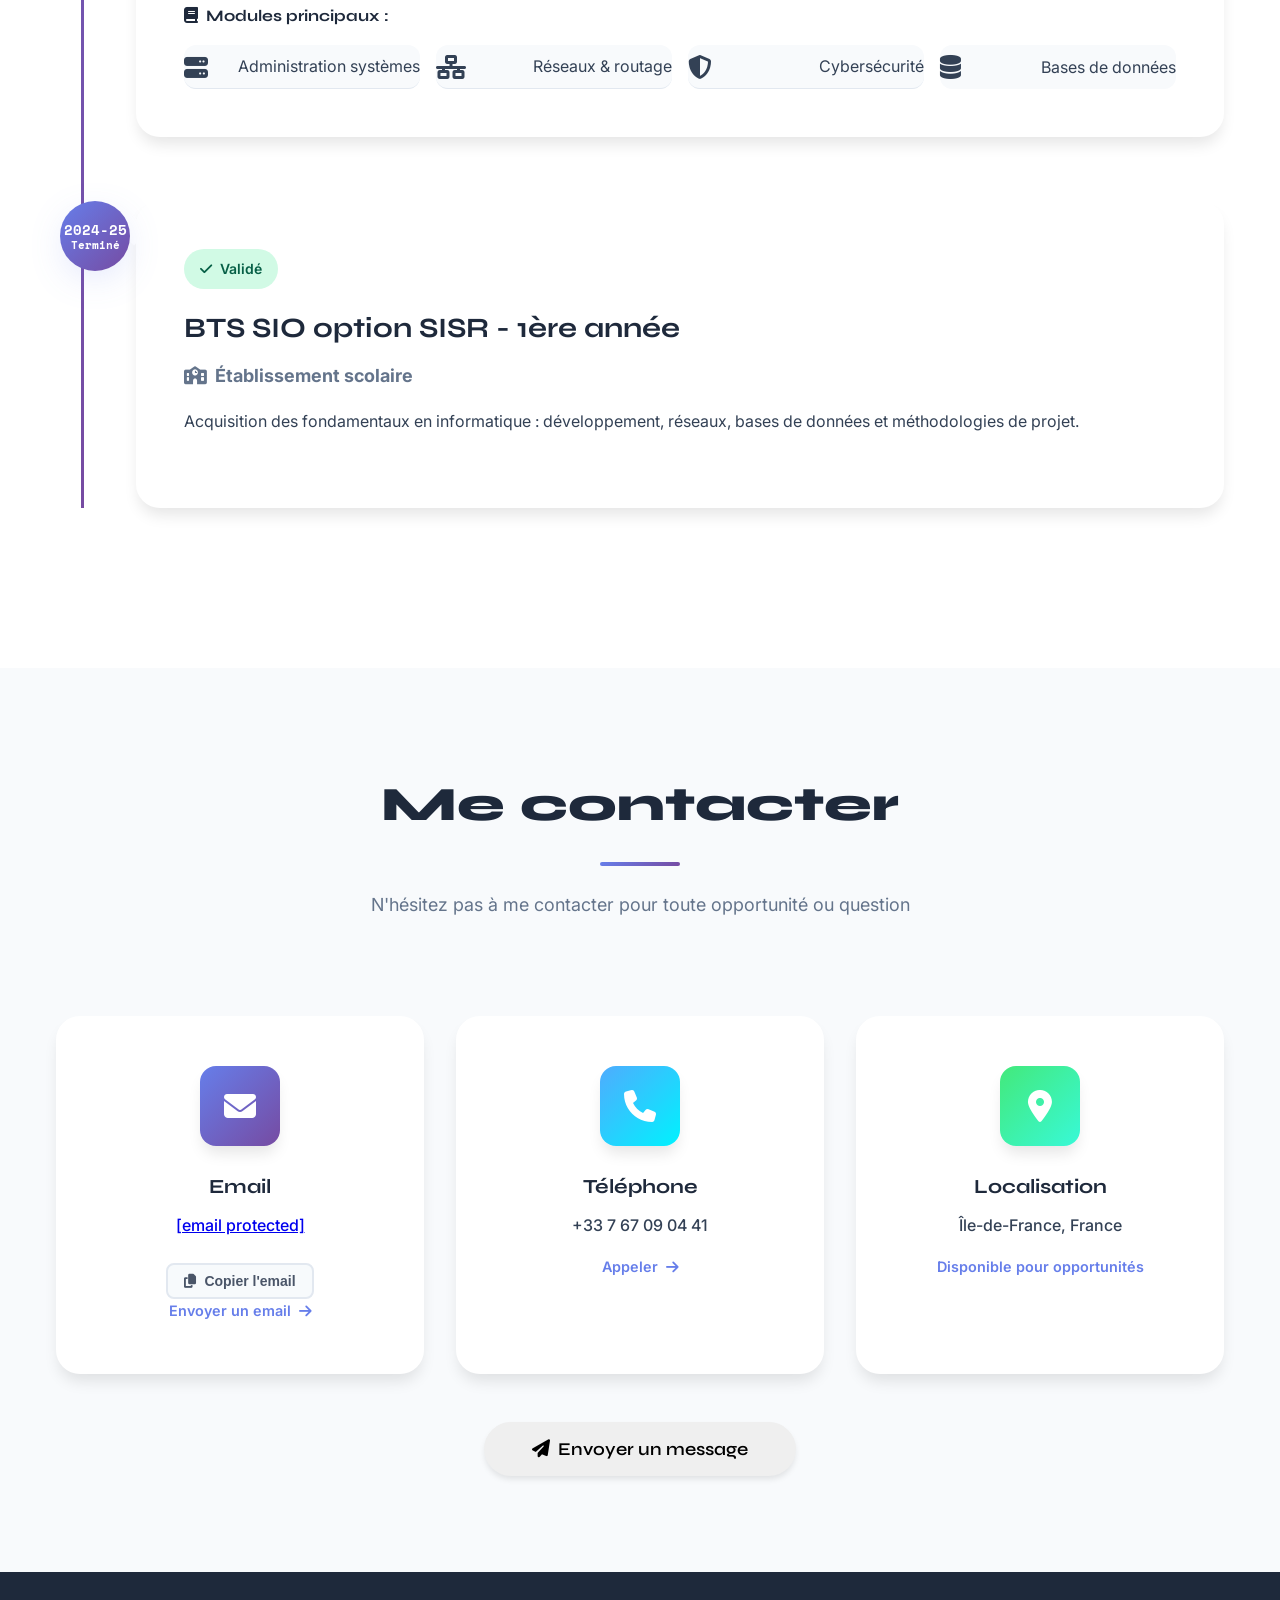
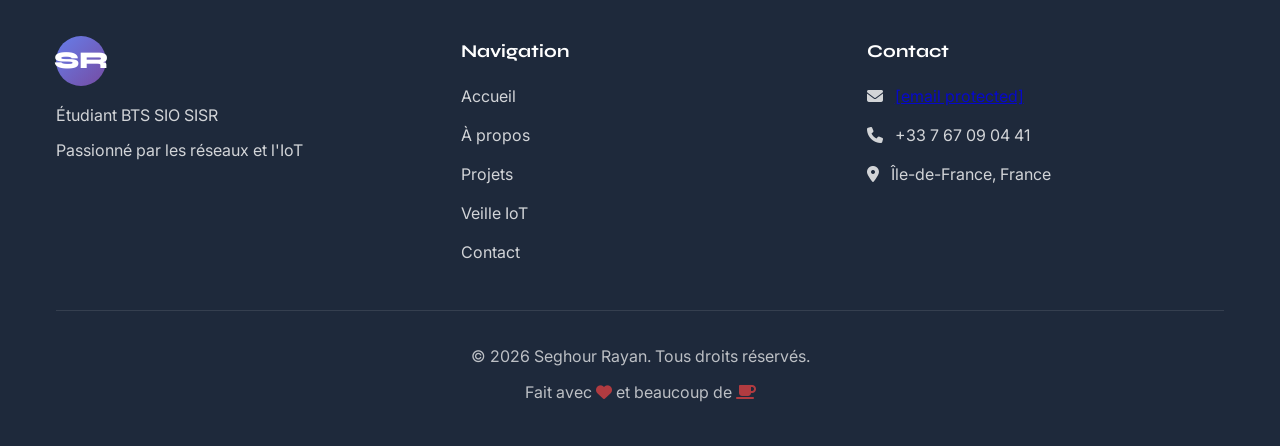
==== commit 18ec9433: "Add files via upload" ====
--- a/index.html
+++ b/index.html
@@ -79,7 +79,7 @@
             
             <!-- Liens sociaux -->
             <div class="social-links">
-                <a href="mailto:rayanseghour@gmail.com" class="social-btn email" aria-label="Email" data-tooltip="rayanseghour@gmail.com">
+                <a href="/cdn-cgi/l/email-protection#3644574f57584553515e59434476515b575f5a1855595b" class="social-btn email" aria-label="Email" data-tooltip="rayanseghour@gmail.com">
                     <i class="fas fa-envelope"></i>
                 </a>
                 <a href="https://www.linkedin.com/in/rayan-seghour-4588aa348" target="_blank" rel="noopener" class="social-btn linkedin" aria-label="LinkedIn">
@@ -115,7 +115,7 @@
                         <i class="fas fa-certificate"></i>
                     </div>
                     <div class="stat-info">
-                        <h3 class="counter" data-target="5">0</h3>
+                        <h3 class="counter" data-target="4">0</h3>
                         <p>Certifications</p>
                     </div>
                 </div>
@@ -517,47 +517,6 @@
                     </a>
                 </div>
 
-                <!-- Certification PIX -->
-                <div class="certification-card" data-animate>
-                    <div class="cert-badge">
-                        <i class="fas fa-certificate"></i>
-                    </div>
-                    <div class="cert-logo" style="color: #6937FF;">
-                        <i class="fas fa-graduation-cap"></i>
-                        <span>PIX</span>
-                    </div>
-                    <h3 class="cert-title">Certification PIX</h3>
-                    <p class="cert-issuer">GIP PIX - Lycée Saint-Aspais</p>
-                    <p class="cert-date"><i class="fas fa-calendar"></i> Février 2026</p>
-                    
-                    <div class="pix-score">
-                        <div class="pix-score-display">
-                            <span class="pix-points">426</span>
-                            <span class="pix-max">/ 895</span>
-                        </div>
-                        <div class="pix-level">Niveau Indépendant 2</div>
-                    </div>
-                    
-                    <div class="cert-description">
-                        <ul>
-                            <li>Compétences numériques courantes</li>
-                            <li>Recherche d'information et vérification</li>
-                            <li>Outils collaboratifs et bureautique</li>
-                            <li>Sécurité et données personnelles</li>
-                        </ul>
-                    </div>
-                    
-                    <div class="cert-skills">
-                        <span class="cert-tag">Numérique</span>
-                        <span class="cert-tag">Bureautique</span>
-                        <span class="cert-tag">Sécurité</span>
-                    </div>
-                    
-                    <a href="Certification_PIX.pdf" target="_blank" class="cert-view-btn">
-                        <i class="fas fa-file-pdf"></i> Voir la certification
-                    </a>
-                </div>
-
                 <!-- CCNA 1 (En cours) -->
                 <div class="certification-card in-progress" data-animate>
                     <div class="cert-badge ongoing">
@@ -701,19 +660,19 @@
                     </div>
                     <h3 class="project-title">M2L - Deuxième année</h3>
                     <p class="project-description">
-                        Projet actuel de 2ème année BTS SIO. Infrastructure réseau complète segmentée en 4 zones 
-                        (Filaire, Serveurs, Stockage, DMZ) avec routage inter-VLAN et sécurité en profondeur.
+                        Infrastructure réseau complète avec DMZ publique et privée, répartition de charge, 
+                        réplication MariaDB, et 6 services déployés. Documentation technique complète disponible.
                     </p>
                     <div class="project-tags">
-                        <span class="tag">VLANs</span>
-                        <span class="tag">Routage</span>
+                        <span class="tag">HAProxy</span>
+                        <span class="tag">PfSense</span>
+                        <span class="tag">MariaDB</span>
                         <span class="tag">DMZ</span>
-                        <span class="tag">Sécurité</span>
-                        <span class="tag">En cours</span>
-                    </div>
-                    <button class="project-link" onclick="openModal('btsModal')">
-                        Voir les détails <i class="fas fa-arrow-right"></i>
-                    </button>
+                        <span class="tag">6 Procédures</span>
+                    </div>
+                    <a href="procedures-m2l.html" class="project-link">
+                        Voir la documentation <i class="fas fa-arrow-right"></i>
+                    </a>
                 </div>
             </div>
         </div>
@@ -741,22 +700,22 @@
                             <i class="fas fa-check"></i> Terminé
                         </div>
                         <h3>Stage Technicien Support IT</h3>
-                        <h4><i class="fas fa-building"></i> Humans Matter - Paris</h4>
+                        <h4><i class="fas fa-building"></i> Humans Matter - Paris 19ème</h4>
                         <p>
-                            Stage de 2 mois au sein du service IT d'une entreprise internationale de design cognitif. 
-                            Immersion complète dans la gestion de parc informatique, cybersécurité et support utilisateur 
-                            dans un environnement hybride multi-sites (PC, Mac, Tablettes).
+                            Stage de 5 semaines au sein du service IT d'une entreprise de design cognitif. 
+                            Gestion complète du parc informatique hétérogène (Dell Latitude, MacBook Pro, Galaxy Tab S8). 
+                            Expérience terrain en support N1/N2, MDM, et administration système Linux/Docker.
                         </p>
                         
                         <div class="timeline-missions">
                             <h5><i class="fas fa-tasks"></i> Missions techniques réalisées :</h5>
                             <ul>
-                                <li><strong>Gestion de flotte mobile :</strong> Déploiement et configuration de tablettes Galaxy Tab A8 via Samsung Knox Manage (MDM)</li>
-                                <li><strong>Cybersécurité :</strong> Audit et nettoyage de la console Bitdefender GravityZone, suppression des machines fantômes</li>
-                                <li><strong>Onboarding :</strong> Préparation et configuration de postes Mac/PC pour nouveaux collaborateurs</li>
-                                <li><strong>Support utilisateur :</strong> Résolution d'incidents quotidiens (Teams, Slack, imprimantes Canon)</li>
-                                <li><strong>Inventaire :</strong> Audit physique complet et mise à jour du parc informatique</li>
-                                <li><strong>Infrastructure :</strong> Immersion en administration serveur (Docker, Linux, WSL2, Vagrant)</li>
+                                <li><strong>MDM Samsung Knox :</strong> Enrôlement de tablettes Galaxy Tab S8, résolution problèmes revendeurs non-professionnels</li>
+                                <li><strong>Bitdefender GravityZone :</strong> Audit complet, suppression machines fantômes, libération licences</li>
+                                <li><strong>Onboarding :</strong> Préparation postes Dell Latitude et MacBook Pro (gestion keychains, USB-C Power Delivery)</li>
+                                <li><strong>Support N1/N2 :</strong> Microsoft Teams, Slack, imprimante Canon IR-ADV C5840 (TCP/IP manuel)</li>
+                                <li><strong>Inventaire :</strong> Audit physique et recyclage du matériel informatique</li>
+                                <li><strong>Linux/Docker :</strong> Administration serveurs OVH (vi/nano, docker-compose, WSL2/Vagrant)</li>
                             </ul>
                         </div>
 
@@ -785,10 +744,16 @@
                                 <span>Développement de compétences en support utilisateur</span>
                             </div>
                         </div>
-                    </div>
-                </div>
-
-                <!-- Stage Giftasso -->
+
+                        <div class="timeline-report">
+                            <a href="Rapport_Stage_Human_Matter.pdf" target="_blank" class="report-button">
+                                <i class="fas fa-file-pdf"></i> Voir le rapport de stage complet
+                            </a>
+                        </div>
+                    </div>
+                </div>
+
+                <!-- Stage Metacard -->
                 <div class="timeline-item">
                     <div class="timeline-date">
                         <div class="date-circle">
@@ -800,42 +765,47 @@
                         <div class="timeline-badge completed">
                             <i class="fas fa-check"></i> Terminé
                         </div>
-                        <h3>Stage Développeur Web</h3>
-                        <h4><i class="fas fa-building"></i> Giftasso (développée par Metacard)</h4>
+                        <h3>Stage Développeur Web & Marketing Digital</h3>
+                        <h4><i class="fas fa-laptop-code"></i> Metacard - Télétravail</h4>
                         <p>
-                            Stage de 3 mois axé sur le développement d'une plateforme e-commerce complète. 
-                            Participation active au développement du site marchand et mise en place du processus 
-                            de vente final.
+                            Stage de 6 semaines dans une startup spécialisée en transformation digitale. 
+                            Travail à distance complet, avec autonomie sur deux projets techniques majeurs.
                         </p>
                         
                         <div class="timeline-missions">
                             <h5><i class="fas fa-tasks"></i> Missions réalisées :</h5>
                             <ul>
-                                <li>Développement front-end et back-end du site Giftasso</li>
-                                <li>Intégration de solutions de paiement sécurisées</li>
-                                <li>Optimisation de l'interface utilisateur (UX/UI)</li>
-                                <li>Tests et déploiement de la plateforme</li>
-                                <li>Maintenance et corrections de bugs</li>
+                                <li><strong>Chatbot IA intelligent :</strong> Création d'un tunnel de vente automatisé basé sur ChatGPT API pour qualifier les visiteurs</li>
+                                <li><strong>Site e-commerce :</strong> Développement complet d'une boutique en ligne avec WordPress</li>
+                                <li><strong>Intégration paiement :</strong> Configuration Stripe pour paiements sécurisés</li>
+                                <li><strong>Marketing digital :</strong> Création de tunnels de conversion et lead generation</li>
                             </ul>
                         </div>
 
                         <div class="timeline-skills">
+                            <span class="skill-badge"><i class="fab fa-wordpress"></i> WordPress</span>
+                            <span class="skill-badge"><i class="fas fa-shopping-cart"></i> WooCommerce</span>
+                            <span class="skill-badge"><i class="fas fa-robot"></i> ChatGPT API</span>
+                            <span class="skill-badge"><i class="fas fa-paint-brush"></i> Elementor</span>
                             <span class="skill-badge"><i class="fab fa-html5"></i> HTML/CSS</span>
                             <span class="skill-badge"><i class="fab fa-js"></i> JavaScript</span>
-                            <span class="skill-badge"><i class="fab fa-php"></i> PHP</span>
-                            <span class="skill-badge"><i class="fas fa-database"></i> MySQL</span>
-                            <span class="skill-badge"><i class="fas fa-shopping-cart"></i> E-commerce</span>
                         </div>
 
                         <div class="timeline-impact">
                             <div class="impact-item">
-                                <i class="fas fa-certificate"></i>
-                                <span>Compétences renforcées en développement web</span>
+                                <i class="fas fa-lightbulb"></i>
+                                <span>Découverte de l'IA conversationnelle appliquée au commerce</span>
                             </div>
                             <div class="impact-item">
-                                <i class="fas fa-lightbulb"></i>
-                                <span>Confirmation de ma passion pour les infrastructures réseau</span>
-                            </div>
+                                <i class="fas fa-chart-line"></i>
+                                <span>Compréhension des enjeux du marketing digital</span>
+                            </div>
+                        </div>
+
+                        <div class="timeline-report">
+                            <a href="Rapport_Stage_Metacard.pdf" target="_blank" class="report-button">
+                                <i class="fas fa-file-pdf"></i> Voir le rapport de stage complet
+                            </a>
                         </div>
                     </div>
                 </div>
@@ -922,7 +892,7 @@
                         <i class="fas fa-envelope"></i>
                     </div>
                     <h3>Email</h3>
-                    <p>rayanseghour@gmail.com</p>
+                    <p><a href="/cdn-cgi/l/email-protection" class="__cf_email__" data-cfemail="285a495149465b4d4f40475d5a684f45494144064b4745">[email&#160;protected]</a></p>
                     <button class="copy-email-btn" data-copy="rayanseghour@gmail.com" onclick="event.stopPropagation()">
                         <i class="fas fa-copy"></i> Copier l'email
                     </button>
@@ -976,7 +946,7 @@
                 </div>
                 <div class="footer-info">
                     <h4>Contact</h4>
-                    <p><i class="fas fa-envelope"></i> rayanseghour@gmail.com</p>
+                    <p><i class="fas fa-envelope"></i> <a href="/cdn-cgi/l/email-protection#9ae8fbe3fbf4e9fffdf2f5efe8dafdf7fbf3f6b4f9f5f7"><span class="__cf_email__" data-cfemail="582a392139362b3d3f30372d2a183f35393134763b3735">[email&#160;protected]</span></a></p>
                     <p><i class="fas fa-phone"></i> +33 7 67 09 04 41</p>
                     <p><i class="fas fa-map-marker-alt"></i> Île-de-France, France</p>
                 </div>
@@ -1132,87 +1102,155 @@
             <span class="modal-close" onclick="closeModal('btsModal')">&times;</span>
             <div class="modal-header">
                 <i class="fas fa-sitemap"></i>
-                <h2>M2L - Deuxième année</h2>
+                <h2>Projet M2L - Infrastructure Réseau Complète</h2>
             </div>
             <div class="modal-body">
                 <div class="modal-image-container">
-                    <img src="image.png" alt="Schéma Infrastructure Multi-Zones" style="width: 100%; border-radius: 1rem; margin-bottom: 2rem; box-shadow: 0 10px 30px rgba(0,0,0,0.2);">
+                    <img src="Schema_Reseau_M2L.png" alt="Schéma Infrastructure M2L" style="width: 100%; border-radius: 1rem; margin-bottom: 2rem; box-shadow: 0 10px 30px rgba(0,0,0,0.2);">
                 </div>
                 <p>
-                    Infrastructure réseau complète avec segmentation en 4 zones colorées pour sécurité optimale. 
-                    <strong>Projet actuel de 2ème année BTS SIO</strong> (année complète 2025-2026).
+                    Infrastructure réseau complète pour la Maison des Ligues (M2L) - Projet de 2ème année BTS SIO SISR. 
+                    Architecture hautement sécurisée avec DMZ publique et privée, réplication de bases de données, 
+                    répartition de charge et services d'infrastructure.
                 </p>
                 
-                <h3><i class="fas fa-layer-group"></i> Architecture en 4 zones</h3>
+                <h3><i class="fas fa-file-alt"></i> Cahier des charges</h3>
+                <div style="margin-bottom: 2rem;">
+                    <a href="Cahier_des_charges_de_la_M2L_st-Aspais.pdf" target="_blank" class="download-btn" style="display: inline-flex; align-items: center; gap: 0.5rem; padding: 0.75rem 1.5rem; background: linear-gradient(135deg, #667eea 0%, #764ba2 100%); color: white; border-radius: 0.5rem; text-decoration: none; transition: transform 0.2s;">
+                        <i class="fas fa-file-pdf"></i> Télécharger le cahier des charges complet
+                    </a>
+                </div>
+
+                <h3><i class="fas fa-network-wired"></i> Architecture globale</h3>
+                <ul>
+                    <li><strong>DMZ Publique (192.168.0.0/29) :</strong> HAProxy (répartition de charge), FTP</li>
+                    <li><strong>DMZ Privée (192.168.1.0/28) :</strong> Serveurs Web (WordPress), SGBD (MariaDB Master/Slave), Backup</li>
+                    <li><strong>VLAN Informatique (172.16.2.224/27) :</strong> Nextcloud, GLPI, Zabbix, Active Directory, DHCP</li>
+                    <li><strong>VLANs Ligues :</strong> Karaté, Athlétisme, Yoga (172.16.10.0/24, 172.16.11.0/24, 172.16.12.0/24)</li>
+                    <li><strong>VLAN VOIP (172.16.5.0/24) :</strong> Téléphonie IP avec Asterisk</li>
+                </ul>
+
+                <h3><i class="fas fa-shield-alt"></i> Composants de sécurité</h3>
+                <ul>
+                    <li><strong>PfSense Principal :</strong> Pare-feu multi-interfaces avec IDS Snort, NAT, règles de filtrage avancées</li>
+                    <li><strong>PfSense DMZ Privée :</strong> Isolation DMZ privée du réseau public</li>
+                    <li><strong>Segmentation réseau :</strong> Isolation entre ligues (VLAN 10 ↔ VLAN 11 ↔ VLAN 12)</li>
+                    <li><strong>Règles de pare-feu :</strong> Blocage ICMP depuis Internet, contrôle d'accès strict</li>
+                </ul>
+
+                <h3><i class="fas fa-server"></i> Services déployés</h3>
+                <div class="zone-description">
+                    <h4 style="color: #4caf50;"><i class="fas fa-balance-scale"></i> HAProxy - Répartition de charge</h4>
+                    <p>Serveur de load balancing en DMZ publique distribuant le trafic HTTP/HTTPS en round-robin vers WEB1 et WEB2. Interface de monitoring sur port 8080.</p>
+                </div>
+
+                <div class="zone-description">
+                    <h4 style="color: #2196f3;"><i class="fas fa-database"></i> MariaDB Master/Slave</h4>
+                    <p>Réplication Master-Slave en temps réel : SGBD1 (192.168.1.4) et SGBD2 (192.168.1.5). Bases : wordpress_m2l, mon_site_web1, glpi. Haute disponibilité garantie.</p>
+                </div>
+
+                <div class="zone-description">
+                    <h4 style="color: #ff9800;"><i class="fas fa-globe"></i> Serveurs Web WordPress</h4>
+                    <p>WEB1 (192.168.1.2) : Site vitrine M2L | WEB2 (192.168.1.3) : Sites des ligues. Apache + PHP 8.2, connexion aux bases MariaDB distantes.</p>
+                </div>
+
+                <div class="zone-description">
+                    <h4 style="color: #9c27b0;"><i class="fas fa-cloud"></i> Nextcloud</h4>
+                    <p>Plateforme collaborative (172.16.2.249) : dossier par ligue (lecture/écriture) + dossier commun M2L (lecture seule pour toutes les ligues).</p>
+                </div>
+
+                <div class="zone-description">
+                    <h4 style="color: #f44336;"><i class="fas fa-folder-open"></i> Serveur FTP</h4>
+                    <p>vsftpd en DMZ publique (192.168.0.2) avec mode passif (ports 40000-40100). Accessible depuis Internet via NAT PfSense.</p>
+                </div>
+
+                <h3><i class="fas fa-download"></i> Documentation technique complète</h3>
+                <p style="margin-bottom: 1rem;">Toutes les procédures détaillées de déploiement et configuration :</p>
                 
-                <div class="zone-description">
-                    <h4 style="color: #00bcd4;"><i class="fas fa-desktop"></i> Zone Cyan - Réseau Filaire</h4>
-                    <ul>
-                        <li>Postes clients (PC, Laptop) avec accès filaire</li>
-                        <li>Téléphones IP</li>
-                        <li>Commutateurs Cisco avec VLANs</li>
-                        <li>Plage IP : 172.16.X.X/24</li>
-                    </ul>
-                </div>
-
-                <div class="zone-description">
-                    <h4 style="color: #ff9800;"><i class="fas fa-server"></i> Zone Orange - Serveurs d'Application</h4>
-                    <ul>
-                        <li>Serveur Asterisk (PABX IP)</li>
-                        <li>Serveur DHCP</li>
-                        <li>Active Directory</li>
-                        <li>Supervision des services</li>
-                        <li>Plage IP : 172.16.2.224/27</li>
-                    </ul>
-                </div>
-
-                <div class="zone-description">
-                    <h4 style="color: #ffc107;"><i class="fas fa-database"></i> Zone Jaune - Stockage & BDD</h4>
-                    <ul>
-                        <li>Serveurs Web (WordPress)</li>
-                        <li>Systèmes de stockage (SAN/NAS)</li>
-                        <li>Serveurs de backup</li>
-                        <li>Plage IP : 192.168.1.0/28</li>
-                    </ul>
-                </div>
-
-                <div class="zone-description">
-                    <h4 style="color: #4caf50;"><i class="fas fa-shield-alt"></i> Zone Verte - DMZ</h4>
-                    <ul>
-                        <li>Serveur FTP public</li>
-                        <li>Services exposés à Internet</li>
-                        <li>Isolation maximale</li>
-                        <li>Plage IP : 192.168.0.0/29</li>
-                    </ul>
-                </div>
-
-                <h3><i class="fas fa-shield-alt"></i> Sécurité & Résilience</h3>
+                <div style="display: grid; grid-template-columns: repeat(auto-fit, minmax(280px, 1fr)); gap: 1rem; margin-bottom: 2rem;">
+                    <a href="Procedure_HAProxy.pdf" target="_blank" class="doc-link" style="display: flex; align-items: center; gap: 0.75rem; padding: 1rem; background: #f8f9fa; border-left: 4px solid #4caf50; border-radius: 0.5rem; text-decoration: none; color: #333; transition: all 0.2s;">
+                        <i class="fas fa-file-pdf" style="color: #4caf50; font-size: 1.5rem;"></i>
+                        <div>
+                            <strong>HAProxy</strong>
+                            <p style="margin: 0; font-size: 0.85rem; color: #666;">Répartition de charge</p>
+                        </div>
+                    </a>
+
+                    <a href="Procedure_PfSense.pdf" target="_blank" class="doc-link" style="display: flex; align-items: center; gap: 0.75rem; padding: 1rem; background: #f8f9fa; border-left: 4px solid #f44336; border-radius: 0.5rem; text-decoration: none; color: #333; transition: all 0.2s;">
+                        <i class="fas fa-file-pdf" style="color: #f44336; font-size: 1.5rem;"></i>
+                        <div>
+                            <strong>PfSense</strong>
+                            <p style="margin: 0; font-size: 0.85rem; color: #666;">Pare-feu + IDS Snort</p>
+                        </div>
+                    </a>
+
+                    <a href="Procedure_MariaDB_Replication.pdf" target="_blank" class="doc-link" style="display: flex; align-items: center; gap: 0.75rem; padding: 1rem; background: #f8f9fa; border-left: 4px solid #2196f3; border-radius: 0.5rem; text-decoration: none; color: #333; transition: all 0.2s;">
+                        <i class="fas fa-file-pdf" style="color: #2196f3; font-size: 1.5rem;"></i>
+                        <div>
+                            <strong>MariaDB</strong>
+                            <p style="margin: 0; font-size: 0.85rem; color: #666;">Réplication Master/Slave</p>
+                        </div>
+                    </a>
+
+                    <a href="Procedure_Serveurs_WEB.pdf" target="_blank" class="doc-link" style="display: flex; align-items: center; gap: 0.75rem; padding: 1rem; background: #f8f9fa; border-left: 4px solid #ff9800; border-radius: 0.5rem; text-decoration: none; color: #333; transition: all 0.2s;">
+                        <i class="fas fa-file-pdf" style="color: #ff9800; font-size: 1.5rem;"></i>
+                        <div>
+                            <strong>Serveurs Web</strong>
+                            <p style="margin: 0; font-size: 0.85rem; color: #666;">Apache + WordPress</p>
+                        </div>
+                    </a>
+
+                    <a href="Procedure_Nextcloud.pdf" target="_blank" class="doc-link" style="display: flex; align-items: center; gap: 0.75rem; padding: 1rem; background: #f8f9fa; border-left: 4px solid #9c27b0; border-radius: 0.5rem; text-decoration: none; color: #333; transition: all 0.2s;">
+                        <i class="fas fa-file-pdf" style="color: #9c27b0; font-size: 1.5rem;"></i>
+                        <div>
+                            <strong>Nextcloud</strong>
+                            <p style="margin: 0; font-size: 0.85rem; color: #666;">Plateforme collaborative</p>
+                        </div>
+                    </a>
+
+                    <a href="Procedure_FTP_DMZ.pdf" target="_blank" class="doc-link" style="display: flex; align-items: center; gap: 0.75rem; padding: 1rem; background: #f8f9fa; border-left: 4px solid #00bcd4; border-radius: 0.5rem; text-decoration: none; color: #333; transition: all 0.2s;">
+                        <i class="fas fa-file-pdf" style="color: #00bcd4; font-size: 1.5rem;"></i>
+                        <div>
+                            <strong>Serveur FTP</strong>
+                            <p style="margin: 0; font-size: 0.85rem; color: #666;">vsftpd en DMZ publique</p>
+                        </div>
+                    </a>
+                </div>
+
+                <h3><i class="fas fa-tools"></i> Technologies utilisées</h3>
+                <div class="modal-tags">
+                    <span class="tag">PfSense</span>
+                    <span class="tag">HAProxy</span>
+                    <span class="tag">MariaDB</span>
+                    <span class="tag">Apache</span>
+                    <span class="tag">WordPress</span>
+                    <span class="tag">Nextcloud</span>
+                    <span class="tag">vsftpd</span>
+                    <span class="tag">Snort IDS</span>
+                    <span class="tag">VLANs</span>
+                    <span class="tag">NAT</span>
+                    <span class="tag">HSRP</span>
+                    <span class="tag">Debian 12</span>
+                </div>
+
+                <h3><i class="fas fa-trophy"></i> Compétences acquises</h3>
                 <ul>
-                    <li><strong>Segmentation réseau :</strong> VLANs et pare-feu entre zones</li>
-                    <li><strong>Chiffrement :</strong> Protocoles sécurisés (SSH, HTTPS)</li>
-                    <li><strong>Redondance :</strong> Hyperviseur pour haute disponibilité</li>
-                    <li><strong>Supervision :</strong> Monitoring continu des services</li>
+                    <li>Architecture réseau multi-zones avec segmentation VLAN</li>
+                    <li>Haute disponibilité (réplication BDD, répartition de charge)</li>
+                    <li>Sécurité en profondeur (DMZ, pare-feu, IDS/IPS)</li>
+                    <li>Administration Linux (Debian, services réseau)</li>
+                    <li>Documentation technique professionnelle</li>
                 </ul>
 
-                <h3><i class="fas fa-tools"></i> Technologies</h3>
-                <div class="modal-tags">
-                    <span class="tag">Cisco IOS</span>
-                    <span class="tag">VLAN 802.1Q</span>
-                    <span class="tag">Linux Ubuntu</span>
-                    <span class="tag">Asterisk</span>
-                    <span class="tag">WordPress</span>
-                    <span class="tag">MySQL</span>
-                    <span class="tag">FTP/SFTP</span>
-                </div>
+                <button class="modal-close-btn" onclick="closeModal('btsModal')">
+                    <i class="fas fa-times"></i> Fermer
+                </button>
             </div>
         </div>
     </div>
 
-    <!-- Bouton Retour en haut -->
-    <button class="back-to-top" id="back-to-top" aria-label="Retour en haut">
-        <i class="fas fa-arrow-up"></i>
-    </button>
-
+    <!-- Scripts -->
+    <script src="script.js"></script>
     <script src="script-pro.js"></script>
 </body>
 </html>
--- a/styles.css
+++ b/styles.css
@@ -946,8 +946,8 @@
 }
 
 .date-circle {
-  width: 50px;
-  height: 50px;
+  width: 70px;
+  height: 70px;
   border-radius: var(--radius-full);
   background: var(--primary-gradient);
   color: white;
@@ -956,15 +956,22 @@
   align-items: center;
   justify-content: center;
   font-family: var(--font-mono);
-  font-size: 0.7rem;
+  font-size: 0.75rem;
   font-weight: 700;
   box-shadow: var(--shadow-colored);
   position: relative;
   z-index: 1;
+  text-align: center;
 }
 
 .date-circle .year {
-  font-size: 0.8rem;
+  font-size: 0.9rem;
+  line-height: 1.2;
+}
+
+.date-circle .period {
+  font-size: 0.7rem;
+  line-height: 1.2;
 }
 
 .timeline-content {
@@ -1595,3 +1602,154 @@
 .mb-2 { margin-bottom: var(--spacing-sm); }
 .mb-3 { margin-bottom: var(--spacing-md); }
 .mb-4 { margin-bottom: var(--spacing-lg); }
+
+/* Boutons rapport de stage */
+.timeline-report {
+    margin-top: 2rem;
+    padding-top: 1.5rem;
+    border-top: 2px solid #e2e8f0;
+}
+
+.report-button {
+    display: inline-flex;
+    align-items: center;
+    gap: 0.75rem;
+    padding: 1rem 2rem;
+    background: linear-gradient(135deg, #667eea 0%, #764ba2 100%);
+    color: white;
+    text-decoration: none;
+    border-radius: 12px;
+    font-weight: 600;
+    font-size: 1rem;
+    transition: all 0.3s ease;
+    box-shadow: 0 4px 15px rgba(102, 126, 234, 0.3);
+}
+
+.report-button:hover {
+    transform: translateY(-3px);
+    box-shadow: 0 8px 25px rgba(102, 126, 234, 0.4);
+}
+
+.report-button i {
+    font-size: 1.2rem;
+}
+
+/* Transitions pour les projets filtrés */
+.project-card {
+    transition: opacity 0.3s ease, transform 0.3s ease;
+}
+
+.project-card.hidden {
+    opacity: 0;
+    transform: translateY(20px);
+    pointer-events: none;
+}
+
+/* Styles pour les boutons de filtre */
+.filter-btn {
+    transition: all 0.3s ease;
+}
+
+.filter-btn:hover {
+    transform: translateY(-2px);
+}
+
+/* === CORRECTIONS GÉNÉRALES DIMENSIONS === */
+
+/* Container principal - uniformisation */
+.container {
+    max-width: 1200px;
+    margin: 0 auto;
+    padding: 0 2rem;
+    width: 100%;
+}
+
+/* Sections padding uniforme */
+section {
+    padding: 5rem 0;
+    scroll-margin-top: 100px; /* Pour le scroll avec navbar fixe */
+}
+
+/* Hero section */
+.hero {
+    min-height: 100vh;
+    display: flex;
+    align-items: center;
+    justify-content: center;
+}
+
+/* Sections avec background */
+.about-section,
+.skills-section,
+.certifications-section,
+.projects-section,
+.stages-section,
+.contact-section {
+    scroll-margin-top: 100px;
+}
+
+/* Navbar fixe - hauteur uniforme */
+.navbar {
+    height: 80px;
+    position: fixed;
+    top: 0;
+    width: 100%;
+    z-index: 1000;
+}
+
+/* Responsive containers */
+@media (max-width: 1280px) {
+    .container {
+        max-width: 95%;
+        padding: 0 1.5rem;
+    }
+}
+
+@media (max-width: 768px) {
+    .container {
+        padding: 0 1rem;
+    }
+    
+    section {
+        padding: 3rem 0;
+    }
+    
+    .hero {
+        min-height: 90vh;
+    }
+}
+
+@media (max-width: 480px) {
+    .container {
+        padding: 0 0.75rem;
+    }
+}
+
+/* Corrections grilles projets */
+.projects-grid {
+    display: grid;
+    grid-template-columns: repeat(auto-fit, minmax(350px, 1fr));
+    gap: 2rem;
+    margin-top: 3rem;
+}
+
+@media (max-width: 768px) {
+    .projects-grid {
+        grid-template-columns: 1fr;
+        gap: 1.5rem;
+    }
+}
+
+/* Corrections certifications */
+.certifications-grid {
+    display: grid;
+    grid-template-columns: repeat(auto-fit, minmax(300px, 1fr));
+    gap: 2rem;
+    margin-top: 3rem;
+}
+
+@media (max-width: 768px) {
+    .certifications-grid {
+        grid-template-columns: 1fr;
+    }
+}
